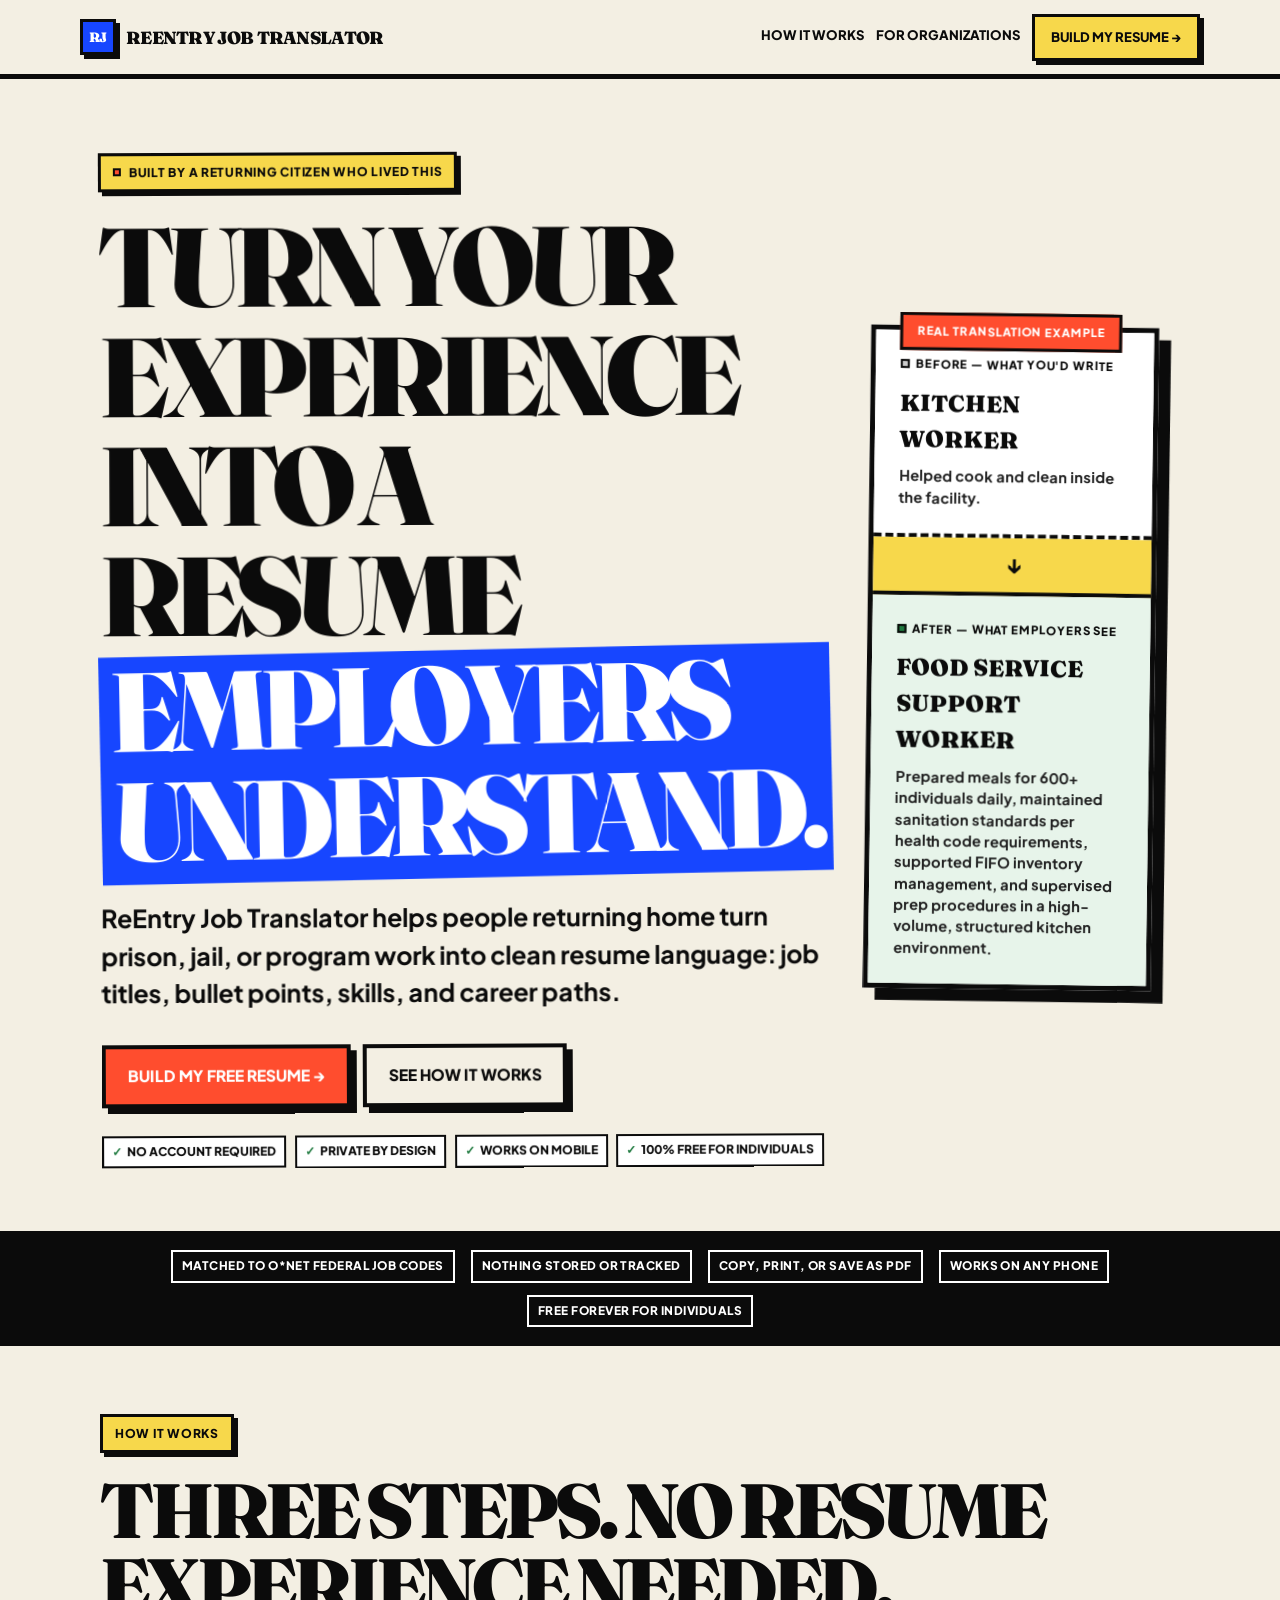
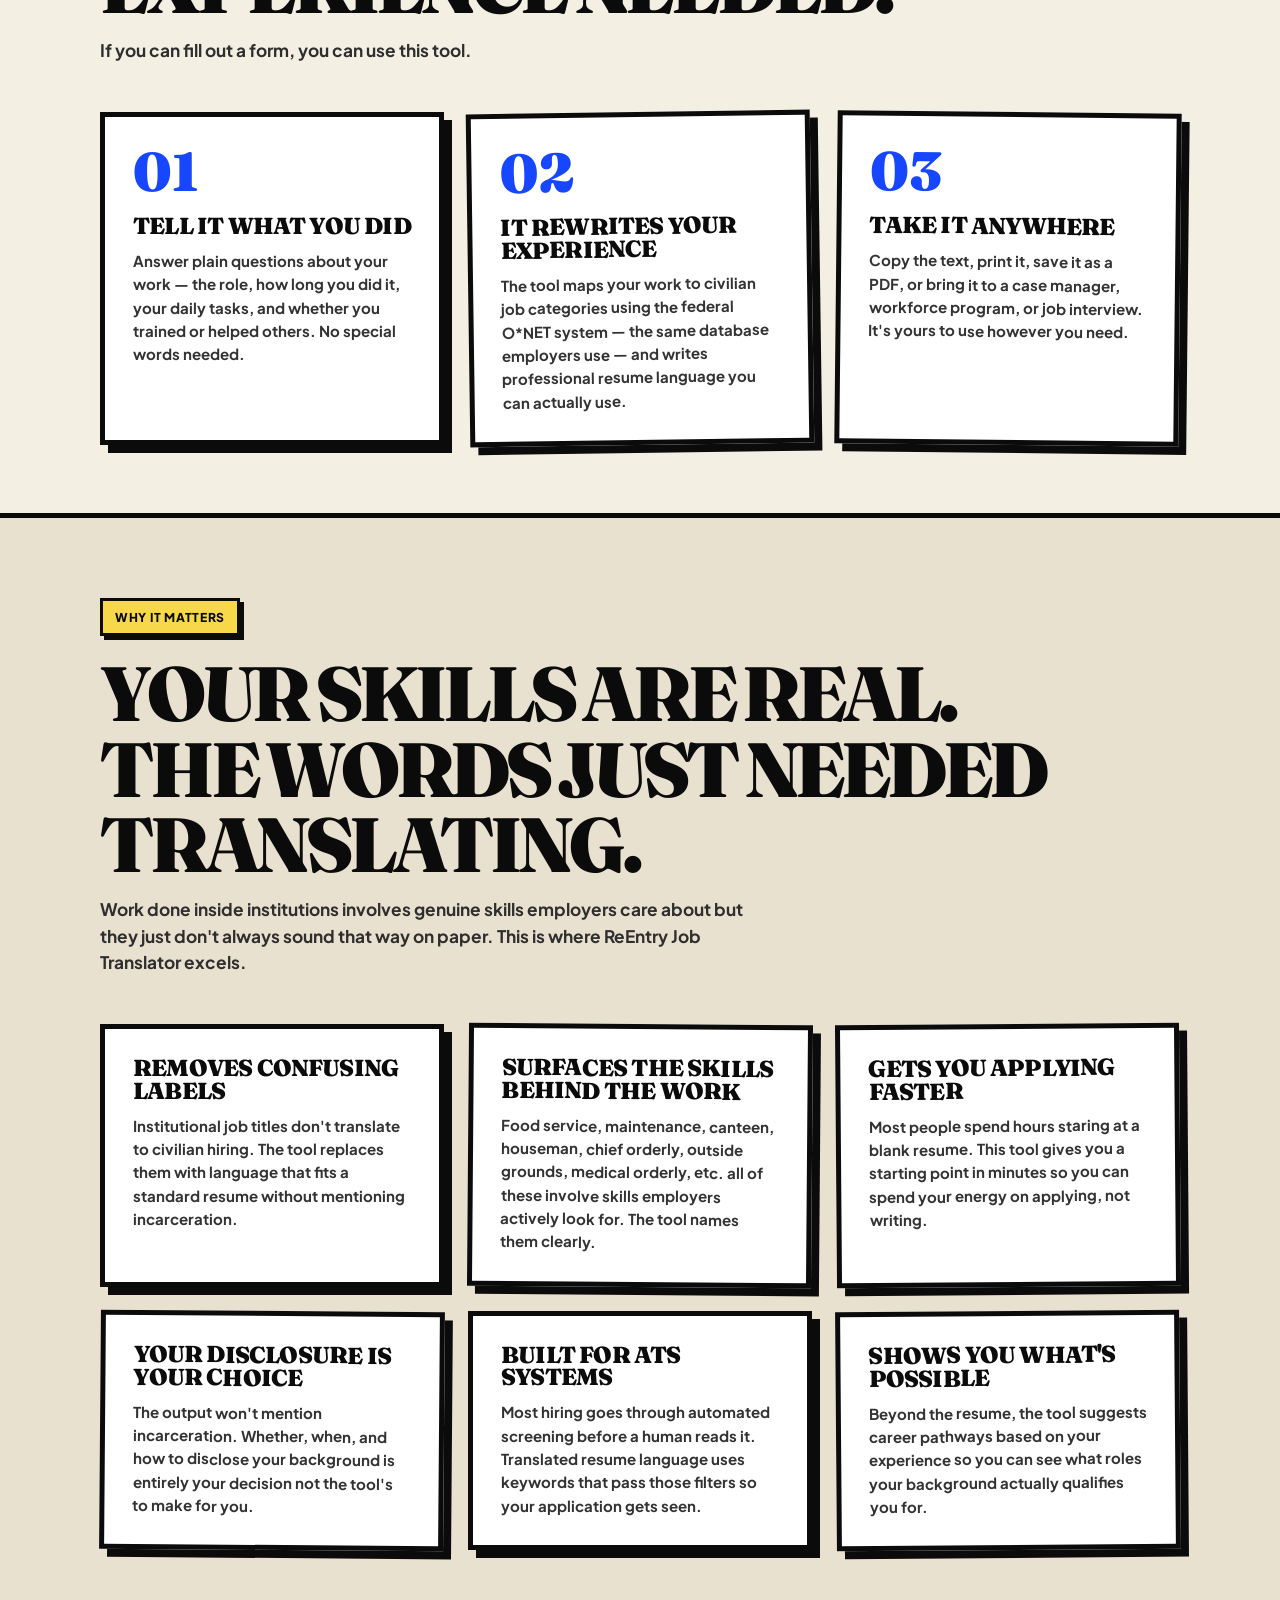
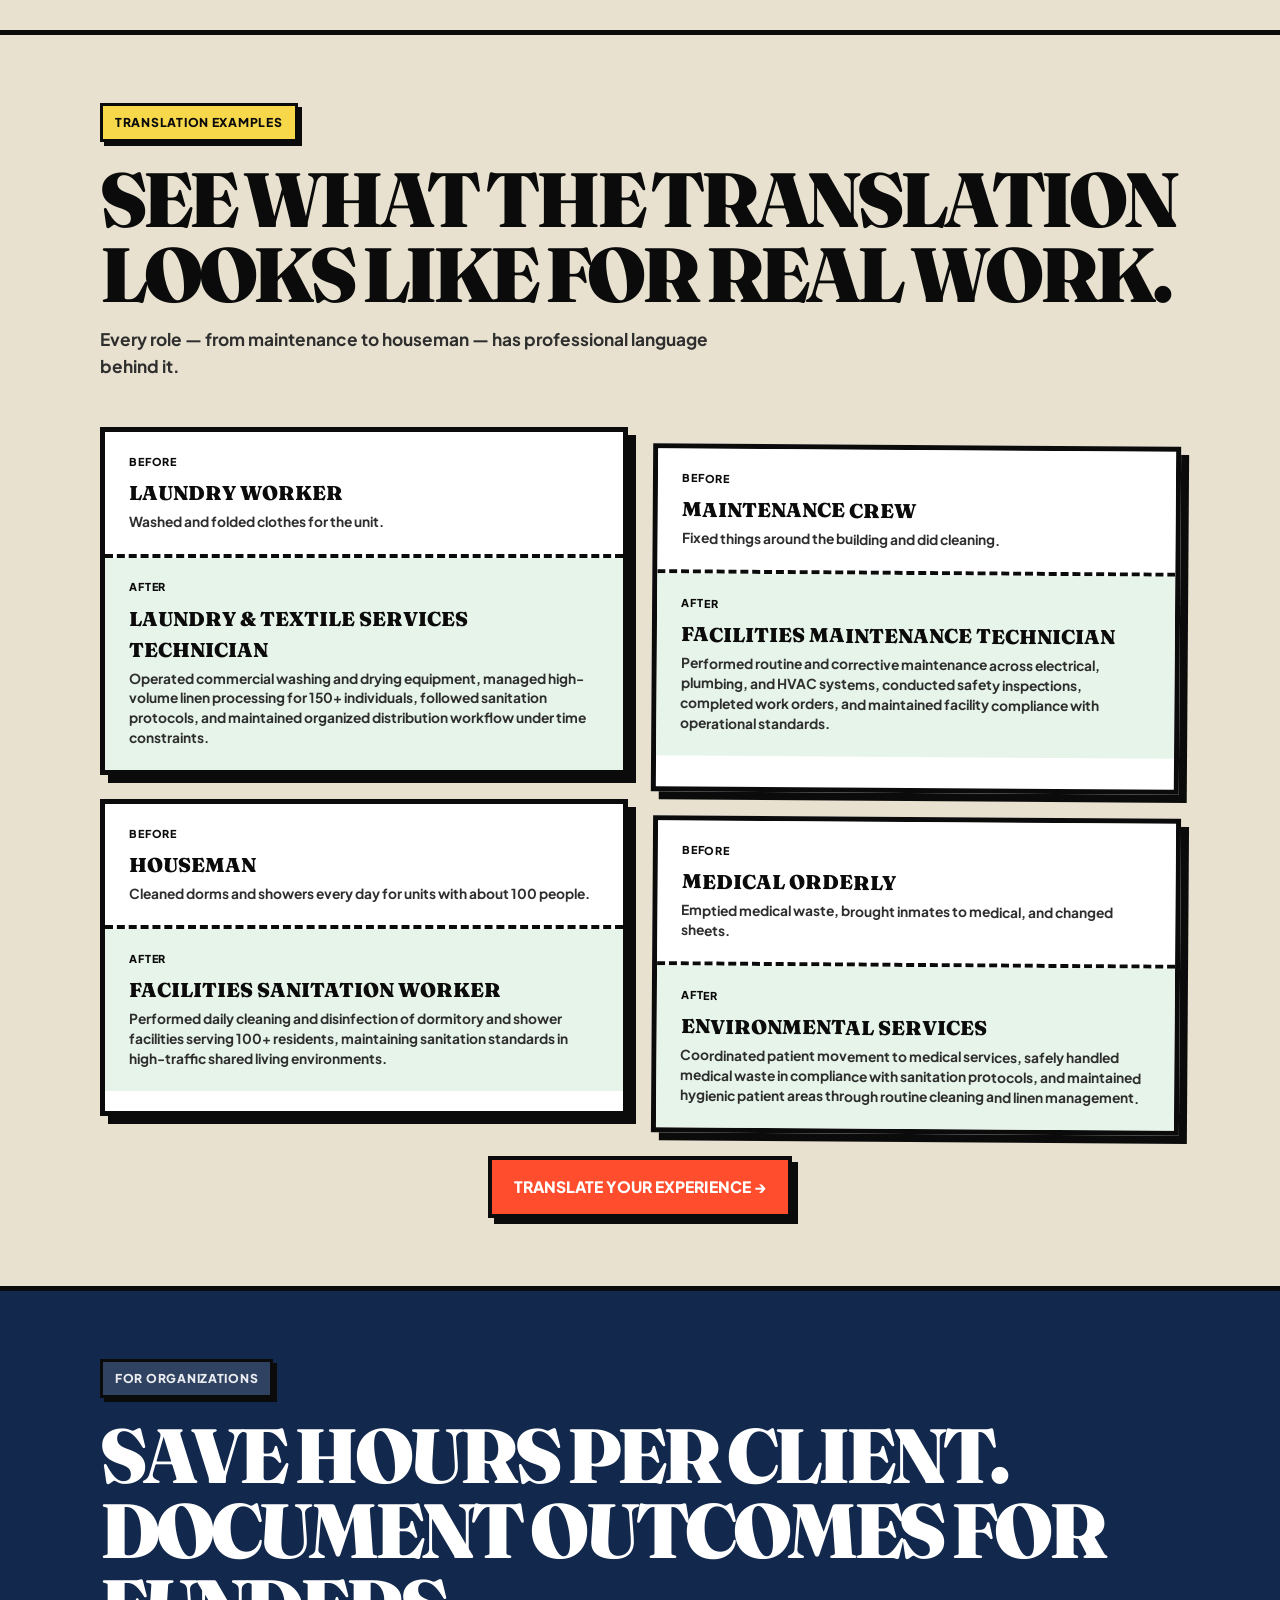
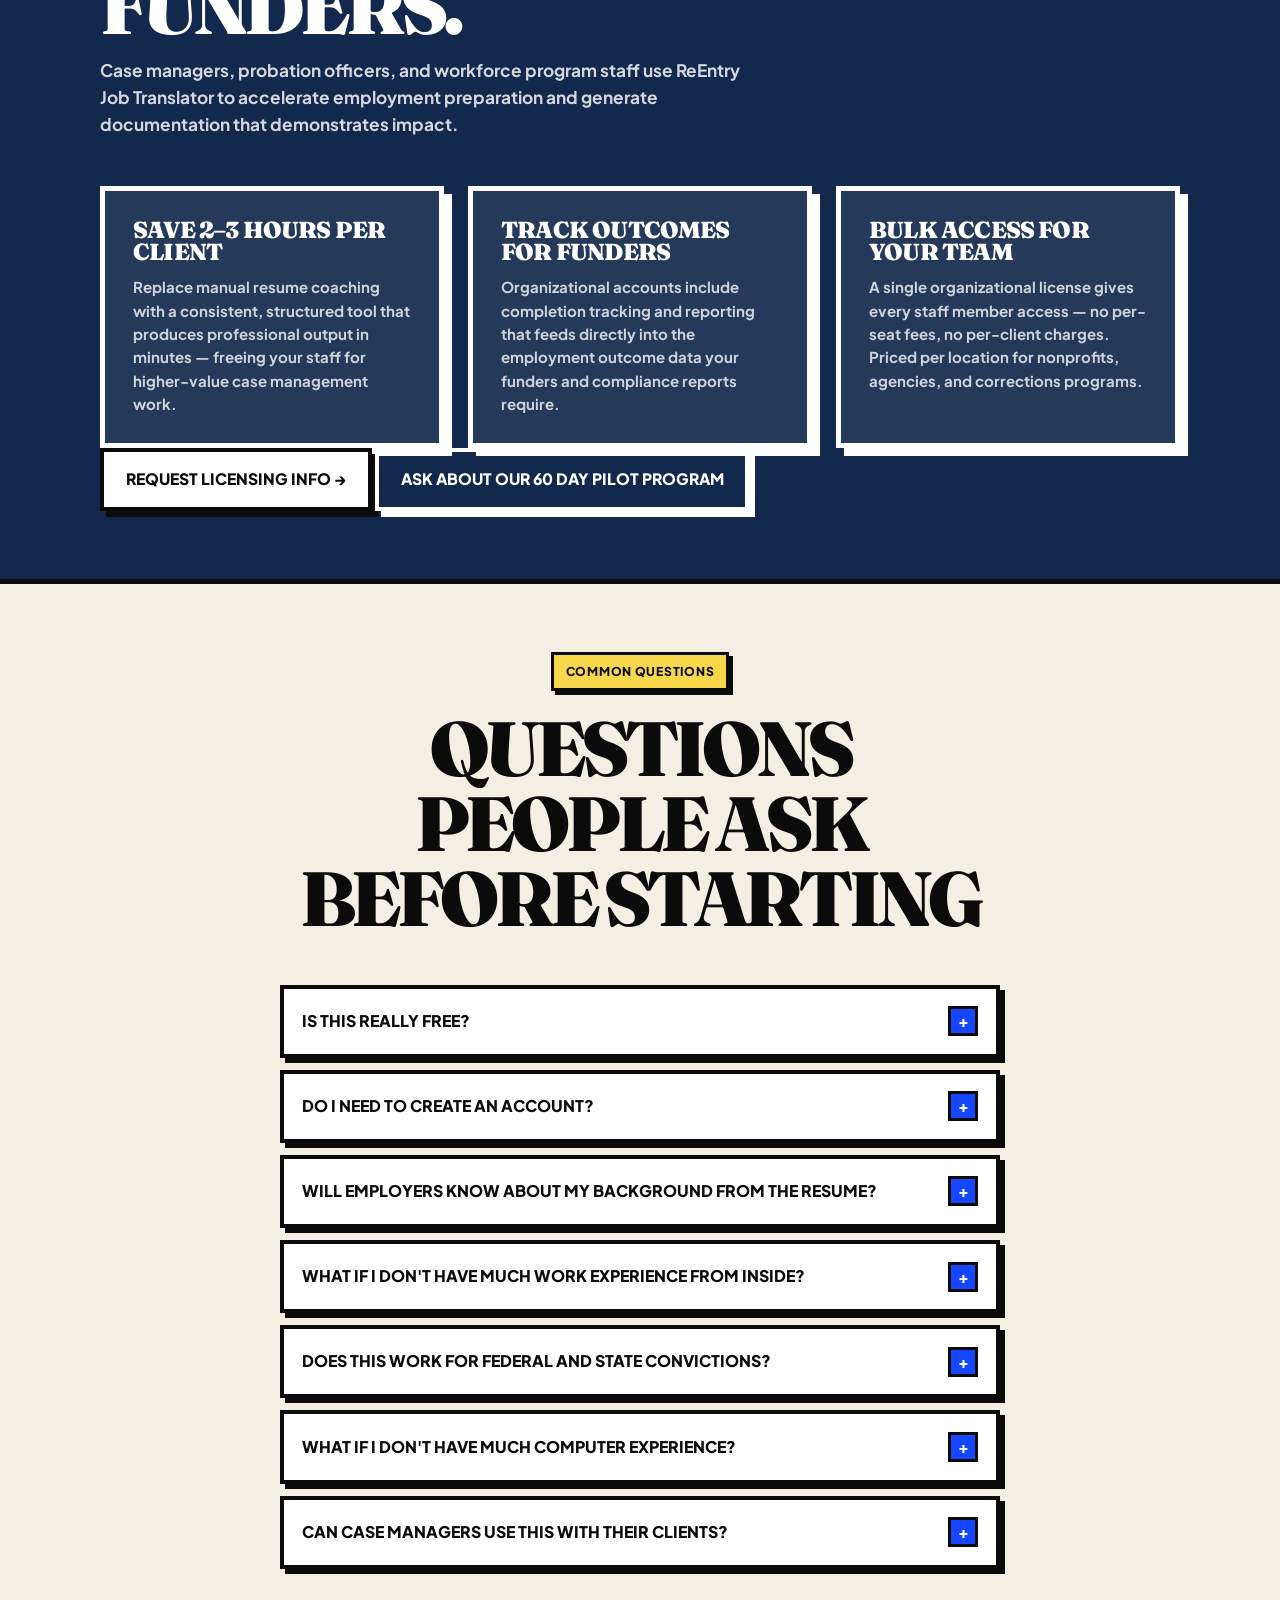
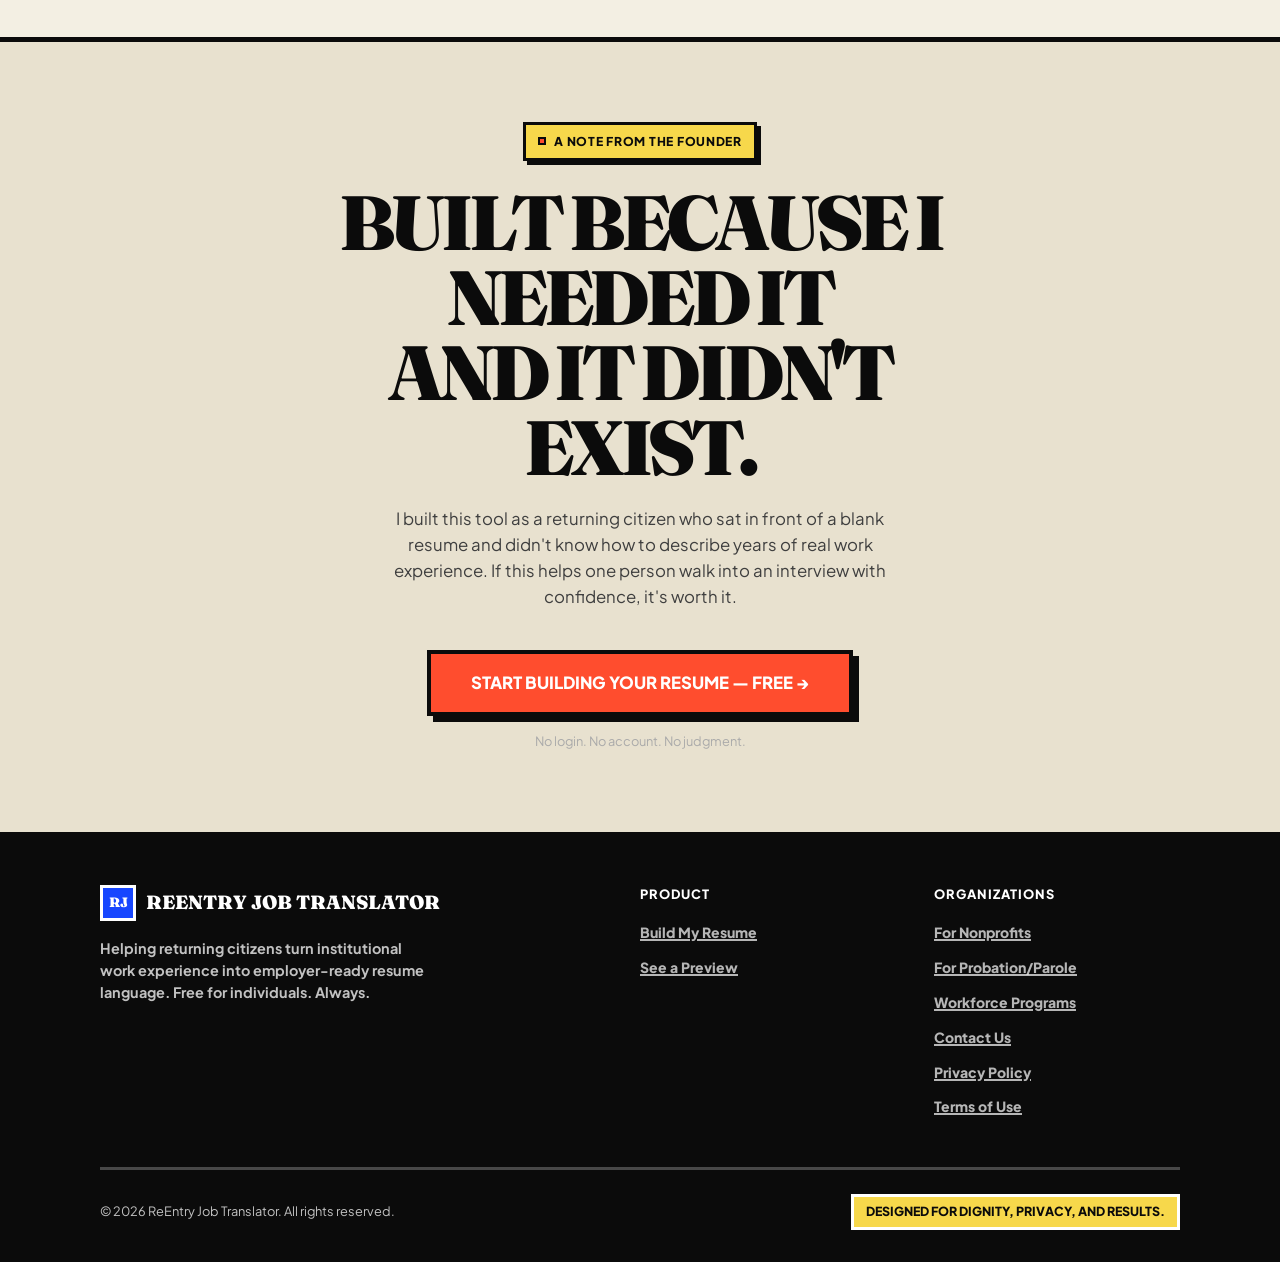
==== index.html @ 4236f529 "Remove email capture styles from index.html Removed email capture section styles from index.html." ====
<!DOCTYPE html>
<html lang="en">
<head>
<meta charset="UTF-8">
<meta name="viewport" content="width=device-width, initial-scale=1.0">
<title>ReEntry Job Translator | Free Resume Builder for Returning Citizens</title>
<meta name="description" content="Turn your prison, jail, or program work experience into employer-ready resume language. Free for individuals. Built by a returning citizen. No account required.">
<meta property="og:title" content="ReEntry Job Translator — Turn Your Experience Into a Resume Employers Understand">
<meta property="og:description" content="Free resume tool for returning citizens. Translates institutional work into professional job titles, bullet points, and career paths. No login. No judgment.">
<meta property="og:url" content="https://reentryjobtranslator.com">
<meta property="og:type" content="website">
<meta name="twitter:card" content="summary_large_image">
<link rel="preconnect" href="https://fonts.googleapis.com">
<link rel="preconnect" href="https://fonts.gstatic.com" crossorigin>
<link href="https://fonts.googleapis.com/css2?family=Fraunces:ital,opsz,wght@0,9..144,400;0,9..144,600;0,9..144,700;1,9..144,400&family=Plus+Jakarta+Sans:wght@300;400;500;600&display=swap" rel="stylesheet">

<!-- Shared design system -->
  <link rel="stylesheet" href="/css/reentry-theme.css">

  <!-- Page CSS -->
  
<style>
/* ── Rough Civic / Brutalist ReEntry Homepage ───────────────────── */
:root {
  --black: #0b0b0b;
  --paper: #f3efe3;
  --paper2: #faf7f2;
  --white: #ffffff;
  --blue: #1746ff;
  --navy: #12284c;
  --red: #ff4d2e;
  --yellow: #f7d84b;
  --green: #1f7a3f;
  --muted: #3f3f3f;
  --border: #0b0b0b;
}

*, *::before, *::after { box-sizing: border-box; margin: 0; padding: 0; }
html { scroll-behavior: smooth; }
body {
  font-family: 'Plus Jakarta Sans', Arial, Helvetica, sans-serif;
  background: var(--paper);
  color: var(--black);
  font-size: 16px;
  line-height: 1.55;
  -webkit-font-smoothing: antialiased;
}

a { color: inherit; text-decoration: none; }
p { color: var(--muted); }

h1, h2, h3 {
  font-family: 'Fraunces', Georgia, serif;
  line-height: 0.98;
  letter-spacing: -0.055em;
  color: var(--black);
}

h1 {
  font-size: clamp(3rem, 9vw, 7rem);
  font-weight: 900;
  text-transform: uppercase;
}

h2 {
  font-size: clamp(2.4rem, 6vw, 5.2rem);
  font-weight: 900;
  text-transform: uppercase;
}

h3 {
  font-size: 1.45rem;
  font-weight: 900;
  text-transform: uppercase;
  letter-spacing: -0.035em;
}

/* ── Layout ─────────────────────────────────────────────────────── */
.container { max-width: 1120px; margin: 0 auto; padding: 0 1.25rem; }
.container-narrow { max-width: 760px; margin: 0 auto; padding: 0 1.25rem; }

section {
  padding: 4.25rem 0;
  border-top: 5px solid var(--black);
}

/* ── Nav ────────────────────────────────────────────────────────── */
nav {
  position: sticky;
  top: 0;
  z-index: 100;
  background: var(--paper);
  border-bottom: 5px solid var(--black);
  padding: 0.85rem 1rem;
}

.nav-inner {
  max-width: 1120px;
  margin: 0 auto;
  display: flex;
  align-items: center;
  justify-content: space-between;
  gap: 1rem;
}

.nav-logo {
  font-family: 'Fraunces', Georgia, serif;
  font-size: 1.1rem;
  font-weight: 900;
  color: var(--black);
  display: flex;
  align-items: center;
  gap: 10px;
  text-transform: uppercase;
  letter-spacing: -0.04em;
}

.nav-logo-mark {
  width: 36px;
  height: 36px;
  background: var(--blue);
  border: 3px solid var(--black);
  color: #fff;
  display: flex;
  align-items: center;
  justify-content: center;
  font-size: 0.85rem;
  font-weight: 900;
  box-shadow: 4px 4px 0 var(--black);
}

.nav-right { display: flex; align-items: center; gap: 0.75rem; flex-wrap: wrap; }

.nav-link {
  font-size: 0.82rem;
  font-weight: 900;
  color: var(--black);
  text-transform: uppercase;
  border-bottom: 3px solid transparent;
}

.nav-link:hover { border-bottom-color: var(--black); }

.nav-cta {
  background: var(--yellow);
  color: var(--black);
  font-size: 0.82rem;
  font-weight: 900;
  padding: 0.65rem 1rem;
  border: 3px solid var(--black);
  text-transform: uppercase;
  box-shadow: 4px 4px 0 var(--black);
  white-space: nowrap;
}

.nav-cta:hover {
  transform: translate(2px, 2px);
  box-shadow: 2px 2px 0 var(--black);
}

/* ── Tags & Buttons ─────────────────────────────────────────────── */
.founder-tag,
.section-tag {
  display: inline-flex;
  align-items: center;
  gap: 8px;
  background: var(--yellow);
  border: 3px solid var(--black);
  padding: 7px 12px;
  font-size: 0.76rem;
  font-weight: 900;
  color: var(--black);
  margin-bottom: 1.25rem;
  text-transform: uppercase;
  letter-spacing: 0.06em;
  box-shadow: 4px 4px 0 var(--black);
}

.founder-tag::before {
  content: '';
  width: 8px;
  height: 8px;
  background: var(--red);
  border: 2px solid var(--black);
  flex-shrink: 0;
}

.btn-primary,
.btn-ghost,
.btn-terra,
.btn-white,
.btn-white-ghost {
  display: inline-flex;
  align-items: center;
  justify-content: center;
  gap: 8px;
  font-family: 'Plus Jakarta Sans', Arial, sans-serif;
  font-weight: 900;
  font-size: 0.98rem;
  padding: 0.95rem 1.35rem;
  border: 4px solid var(--black);
  cursor: pointer;
  text-transform: uppercase;
  box-shadow: 6px 6px 0 var(--black);
  transition: transform 0.12s ease, box-shadow 0.12s ease;
}

.btn-primary,
.btn-terra {
  background: var(--red);
  color: white;
}

.btn-ghost {
  background: var(--paper);
  color: var(--black);
}

.btn-white {
  background: var(--white);
  color: var(--black);
}

.btn-white-ghost {
  background: transparent;
  color: white;
  border-color: white;
  box-shadow: 6px 6px 0 white;
}

.btn-primary:hover,
.btn-ghost:hover,
.btn-terra:hover,
.btn-white:hover,
.btn-white-ghost:hover {
  transform: translate(2px, 2px);
  box-shadow: 2px 2px 0 var(--black);
}

.btn-white-ghost:hover {
  box-shadow: 2px 2px 0 white;
}

/* ── Hero ───────────────────────────────────────────────────────── */
.hero {
  padding: 4.5rem 0 4rem;
  background: var(--paper);
  border-top: none;
  border-bottom: 5px solid var(--black);
  overflow: hidden;
}

.hero-grid {
  display: grid;
  grid-template-columns: 1.08fr 0.92fr;
  gap: 2.25rem;
  align-items: center;
  transform: rotate(-0.25deg);
}

.hero-headline {
  margin-bottom: 1.25rem;
}

.hero-headline em {
  display: inline-block;
  background: var(--blue);
  color: #fff;
  padding: 0 0.12em 0.08em;
  font-style: normal;
  transform: rotate(0.8deg);
}

.hero-sub {
  font-size: 1.13rem;
  margin-bottom: 1.8rem;
  max-width: 560px;
  line-height: 1.5;
  font-weight: 700;
  color: #242424;
}

.hero-actions {
  display: flex;
  flex-wrap: wrap;
  gap: 12px;
  margin-bottom: 1.8rem;
}

.hero-trust {
  display: flex;
  flex-wrap: wrap;
  gap: 0.55rem;
  font-size: 0.75rem;
  color: var(--black);
  font-weight: 900;
  text-transform: uppercase;
}

.hero-trust span {
  display: inline-flex;
  align-items: center;
  gap: 5px;
  background: white;
  border: 2px solid var(--black);
  padding: 5px 8px;
}

.hero-trust span::before {
  content: '✓';
  color: var(--green);
  font-weight: 900;
}

/* ── Before/After Card ──────────────────────────────────────────── */
.transform-card {
  background: var(--white);
  border: 5px solid var(--black);
  box-shadow: 12px 12px 0 var(--black);
  overflow: visible;
  position: relative;
  transform: rotate(1deg);
}

.transform-label {
  position: absolute;
  top: -18px;
  left: 24px;
  background: var(--red);
  color: #fff;
  font-size: 0.72rem;
  font-weight: 900;
  letter-spacing: 0.08em;
  text-transform: uppercase;
  padding: 7px 14px;
  border: 3px solid var(--black);
  white-space: nowrap;
}

.transform-before,
.transform-after {
  padding: 1.55rem 1.55rem;
}

.transform-before {
  background: var(--white);
  border-bottom: 4px dashed var(--black);
}

.transform-after {
  background: #e7f4ea;
}

.transform-tag {
  font-size: 0.72rem;
  font-weight: 900;
  letter-spacing: 0.08em;
  text-transform: uppercase;
  margin-bottom: 0.75rem;
  display: flex;
  align-items: center;
  gap: 6px;
  color: var(--black);
}

.transform-tag .dot {
  width: 9px;
  height: 9px;
  border: 2px solid var(--black);
}

.transform-tag.before .dot { background: #ccc; }
.transform-tag.after .dot { background: var(--green); }

.transform-title {
  font-family: 'Fraunces', Georgia, serif;
  font-size: 1.45rem;
  font-weight: 900;
  margin-bottom: 0.55rem;
  color: var(--black);
  text-transform: uppercase;
}

.transform-desc {
  font-size: 0.92rem;
  color: #222;
  line-height: 1.45;
  font-weight: 700;
}

.transform-arrow {
  text-align: center;
  padding: 0.6rem;
  background: var(--yellow);
  color: var(--black);
  font-size: 1.4rem;
  font-weight: 900;
  border-bottom: 4px solid var(--black);
}

/* ── Trust bar ──────────────────────────────────────────────────── */
.trust-bar {
  background: var(--black);
  color: white;
  padding: 14px 0;
}

.trust-bar-inner {
  display: flex;
  flex-wrap: wrap;
  justify-content: center;
  gap: 0.75rem 1rem;
}

.trust-item {
  position: relative;
  color: white;
  font-weight: 900;
  text-transform: uppercase;
  font-size: 0.74rem;
  letter-spacing: 0.04em;
  border: 2px solid white;
  padding: 5px 9px;
}

.trust-item::before { content: none; }

/* ── Section headers ────────────────────────────────────────────── */
.section-header { margin-bottom: 0.75rem; }

.section-header p {
  font-size: 1.08rem;
  max-width: 650px;
  font-weight: 700;
  color: #2e2e2e;
  margin-top: 0.85rem;
}

/* ── Cards / Grids ──────────────────────────────────────────────── */
.steps-grid,
.why-grid,
.examples-grid,
.org-grid {
  display: grid;
  gap: 1.5rem;
  margin-top: 3rem;
}

.steps-grid { grid-template-columns: repeat(3, 1fr); }
.why-grid { grid-template-columns: repeat(3, 1fr); }
.examples-grid { grid-template-columns: repeat(2, 1fr); }
.org-grid { grid-template-columns: repeat(3, 1fr); }

.step-card,
.why-card,
.example-card,
.org-card,
.email-card {
  border: 5px solid var(--black);
  background: var(--white);
  box-shadow: 8px 8px 0 var(--black);
}

.step-card,
.why-card,
.org-card {
  padding: 1.75rem;
}

.step-card:nth-child(2) { transform: rotate(-0.8deg); }
.step-card:nth-child(3) { transform: rotate(0.6deg); }
.why-card:nth-child(2n) { transform: rotate(0.45deg); }
.why-card:nth-child(3n) { transform: rotate(-0.45deg); }
.example-card:nth-child(2n) { transform: translateY(18px) rotate(0.4deg); }

.step-card:hover,
.why-card:hover,
.example-card:hover {
  transform: translate(2px, 2px);
  box-shadow: 4px 4px 0 var(--black);
}

.step-num {
  font-family: 'Fraunces', Georgia, serif;
  font-size: 3.4rem;
  font-weight: 900;
  color: var(--blue);
  line-height: 1;
  margin-bottom: 1rem;
}

.step-card h3,
.why-card h3,
.org-card h3 {
  color: var(--black);
  margin-bottom: 0.7rem;
}

.step-card p,
.why-card p,
.org-card p {
  font-size: 0.94rem;
  font-weight: 700;
  color: #333;
}

.why-icon { display: none; }

/* ── Examples ───────────────────────────────────────────────────── */
.examples-section,
section[style*="background: var(--cream2)"] {
  background: #e8e1cf !important;
}

.example-card {
  overflow: hidden;
}

.example-before,
.example-after {
  padding: 1.35rem 1.5rem;
}

.example-before {
  border-bottom: 4px dashed var(--black);
  background: white;
}

.example-after {
  background: #e7f4ea;
}

.example-row-label {
  font-size: 0.68rem;
  font-weight: 900;
  letter-spacing: 0.08em;
  text-transform: uppercase;
  margin-bottom: 0.4rem;
  color: var(--black);
}

.example-title {
  font-family: 'Fraunces', Georgia, serif;
  font-size: 1.25rem;
  font-weight: 900;
  color: var(--black);
  margin-bottom: 4px;
  text-transform: uppercase;
}

.example-desc {
  font-size: 0.86rem;
  color: #2e2e2e;
  line-height: 1.45;
  font-weight: 700;
}

/* ── Organizations ──────────────────────────────────────────────── */
.org-section {
  background: var(--navy);
  color: #fff;
}

.org-section h2,
.org-section h3 {
  color: #fff;
}

.org-section p {
  color: rgba(255,255,255,0.82);
}

.org-card {
  background: rgba(255,255,255,0.08);
  border-color: white;
  box-shadow: 8px 8px 0 white;
}

.org-card p {
  color: rgba(255,255,255,0.78);
}


/* ── FAQ ────────────────────────────────────────────────────────── */
.faq-section {
  background: var(--paper);
}

.faq-list {
  max-width: 760px;
  margin: 3rem auto 0;
  display: flex;
  flex-direction: column;
  gap: 0.75rem;
}

.faq-item {
  border: 4px solid var(--black);
  background: white;
  box-shadow: 5px 5px 0 var(--black);
}

.faq-item:first-child {
  border-top: 4px solid var(--black);
}

.faq-q {
  display: flex;
  justify-content: space-between;
  align-items: center;
  padding: 1.1rem;
  cursor: pointer;
  font-weight: 900;
  font-size: 1rem;
  color: var(--black);
  gap: 1rem;
  user-select: none;
  list-style: none;
  text-transform: uppercase;
}

.faq-q::-webkit-details-marker { display: none; }

.faq-icon {
  width: 30px;
  height: 30px;
  min-width: 30px;
  background: var(--blue);
  border: 3px solid var(--black);
  display: flex;
  align-items: center;
  justify-content: center;
  font-size: 1rem;
  color: white;
  transition: transform 0.2s;
  font-weight: 900;
  line-height: 1;
}

details[open] .faq-icon {
  transform: rotate(45deg);
  background: var(--red);
}

.faq-a {
  padding: 0 1.1rem 1.25rem;
  font-size: 0.93rem;
  color: #333;
  line-height: 1.6;
  max-width: 95%;
  font-weight: 700;
}

/* ── Footer ─────────────────────────────────────────────────────── */
footer {
  background: var(--black);
  color: rgba(255,255,255,0.75);
  padding: 3rem 0 2rem;
  border-top: 5px solid var(--black);
}

.footer-inner {
  display: grid;
  grid-template-columns: 2fr 1fr 1fr;
  gap: 3rem;
  margin-bottom: 3rem;
}

.footer-logo {
  font-family: 'Fraunces', Georgia, serif;
  font-size: 1.2rem;
  font-weight: 900;
  color: #fff;
  display: flex;
  align-items: center;
  gap: 10px;
  margin-bottom: 1rem;
  text-transform: uppercase;
}

.footer-logo-mark {
  width: 36px;
  height: 36px;
  background: var(--blue);
  border: 3px solid white;
  display: flex;
  align-items: center;
  justify-content: center;
  font-size: 0.85rem;
  font-weight: 900;
  color: #fff;
}

.footer-tagline {
  font-size: 0.9rem;
  line-height: 1.55;
  max-width: 330px;
  color: rgba(255,255,255,0.75);
  font-weight: 700;
}

.footer-col h4 {
  color: #fff;
  font-size: 0.8rem;
  font-weight: 900;
  letter-spacing: 0.08em;
  text-transform: uppercase;
  margin-bottom: 1rem;
}

.footer-links {
  list-style: none;
  display: flex;
  flex-direction: column;
  gap: 0.625rem;
}

.footer-links a {
  color: rgba(255,255,255,0.7);
  font-size: 0.875rem;
  font-weight: 800;
  text-decoration: underline;
  text-decoration-thickness: 2px;
}

.footer-links a:hover { color: #fff; }

.footer-bottom {
  border-top: 3px solid rgba(255,255,255,0.25);
  padding-top: 1.5rem;
  display: flex;
  justify-content: space-between;
  align-items: center;
  flex-wrap: wrap;
  gap: 1rem;
}

.footer-bottom p {
  font-size: 0.8rem;
  color: rgba(255,255,255,0.75);
}

.footer-mission {
  font-size: 0.78rem;
  background: var(--yellow);
  border: 3px solid white;
  padding: 5px 12px;
  color: var(--black);
  font-weight: 900;
  text-transform: uppercase;
}

/* ── Animation override: less slick, still usable ───────────────── */
@keyframes fadeUp {
  from { opacity: 0; transform: translateY(14px); }
  to { opacity: 1; transform: translateY(0); }
}
.fade-up { animation: fadeUp 0.35s ease forwards; }
.fade-up-1 { animation-delay: 0.05s; opacity: 0; }
.fade-up-2 { animation-delay: 0.1s; opacity: 0; }
.fade-up-3 { animation-delay: 0.15s; opacity: 0; }
.fade-up-4 { animation-delay: 0.2s; opacity: 0; }

/* ── Responsive ─────────────────────────────────────────────────── */
@media (max-width: 900px) {
  .hero-grid,
  .steps-grid,
  .why-grid,
  .examples-grid,
  .org-grid {
    grid-template-columns: 1fr;
  }

  .hero-grid {
    transform: none;
  }

  .example-card:nth-child(2n),
  .step-card:nth-child(2),
  .step-card:nth-child(3),
  .why-card:nth-child(2n),
  .why-card:nth-child(3n) {
    transform: none;
  }

  .footer-inner {
    grid-template-columns: 1fr 1fr;
  }

  .footer-brand {
    grid-column: 1 / -1;
  }
}

@media (max-width: 600px) {
  section { padding: 3.25rem 0; }

  h1 {
    font-size: clamp(2.7rem, 15vw, 4.6rem);
  }

  h2 {
    font-size: clamp(2.1rem, 11vw, 3.4rem);
  }

  nav {
    position: static;
  }

  .nav-inner {
    align-items: flex-start;
  }

  .nav-right .nav-link {
    display: none;
  }

  .nav-cta {
    font-size: 0.72rem;
    padding: 0.55rem 0.75rem;
  }

  .hero-actions,
  .email-row,
  .org-cta-row {
    flex-direction: column;
  }

  .hero-actions a,
  .email-row button,
  .org-cta-row a {
    width: 100%;
  }

  .footer-inner {
    grid-template-columns: 1fr;
  }

  .footer-bottom {
    flex-direction: column;
    align-items: flex-start;
  }

  .email-card {
    padding: 1.5rem;
    transform: none;
  }

  .transform-label {
    left: 12px;
    font-size: 0.62rem;
    padding: 5px 9px;
  }
}
</style>
</head>
<body>

<!-- ── Nav ──────────────────────────────────────────────────────── -->
<nav>
  <div class="nav-inner">
    <a href="/index.html" class="nav-logo">
      <div class="nav-logo-mark">RJ</div>
      ReEntry Job Translator
    </a>
    <div class="nav-right">
      <a href="/resume_preview.html" class="nav-link">How it works</a>
      <a href="#for-organizations" class="nav-link">For organizations</a>
      <a href="/resume.html" class="nav-cta">Build My Resume →</a>
    </div>
  </div>
</nav>

<!-- ── Hero ─────────────────────────────────────────────────────── -->
<section class="hero">
  <div class="container">
    <div class="hero-grid">
      <div>
        <div class="founder-tag fade-up">Built by a returning citizen who lived this</div>
        <h1 class="hero-headline fade-up fade-up-1">
          Turn your experience<br>into a resume <em>employers understand.</em>
        </h1>
        <p class="hero-sub fade-up fade-up-2">
          ReEntry Job Translator helps people returning home turn prison, jail, or program work into clean resume language: job titles, bullet points, skills, and career paths.
        </p>
        <div class="hero-actions fade-up fade-up-3">
          <a href="/resume.html" class="btn-primary">Build My Free Resume →</a>
          <a href="/resume_preview.html" class="btn-ghost">See how it works</a>
        </div>
        <div class="hero-trust fade-up fade-up-4">
          <span>No account required</span>
          <span>Private by design</span>
          <span>Works on mobile</span>
          <span>100% free for individuals</span>
        </div>
      </div>

      <!-- Before / After card -->
      <div class="fade-up fade-up-2">
        <div class="transform-card">
          <div class="transform-label">Real translation example</div>
          <div class="transform-before">
            <div class="transform-tag before">
              <div class="dot"></div>
              Before — what you'd write
            </div>
            <div class="transform-title">Kitchen worker</div>
            <div class="transform-desc">Helped cook and clean inside the facility.</div>
          </div>
          <div class="transform-arrow">↓</div>
          <div class="transform-after">
            <div class="transform-tag after">
              <div class="dot"></div>
              After — what employers see
            </div>
            <div class="transform-title">Food Service Support Worker</div>
            <div class="transform-desc">
              Prepared meals for 600+ individuals daily, maintained sanitation standards per health code requirements, supported FIFO inventory management, and supervised prep procedures in a high-volume, structured kitchen environment.
            </div>
          </div>
        </div>
      </div>
    </div>
  </div>
</section>

<!-- ── Trust bar ─────────────────────────────────────────────────── -->
<div class="trust-bar">
  <div class="container">
    <div class="trust-bar-inner">
      <div class="trust-item">Matched to O*NET federal job codes</div>
		<div class="trust-item">Nothing stored or tracked</div>
		<div class="trust-item">Copy, print, or save as PDF</div>
		<div class="trust-item">Works on any phone</div>
		<div class="trust-item">Free forever for individuals</div>
    </div>
  </div>
</div>

<!-- ── How it works ──────────────────────────────────────────────── -->
<section id="how-it-works">
  <div class="container">
    <div class="section-tag">How it works</div>
    <div class="section-header">
      <h2>Three steps. No resume<br>experience needed.</h2>
      <p>If you can fill out a form, you can use this tool.</p>
    </div>
    <div class="steps-grid">
      <div class="step-card">
        <div class="step-num">01</div>
        <h3>Tell it what you did</h3>
        <p>Answer plain questions about your work — the role, how long you did it, your daily tasks, and whether you trained or helped others. No special words needed.</p>
      </div>
      <div class="step-card">
        <div class="step-num">02</div>
        <h3>It rewrites your experience</h3>
        <p>The tool maps your work to civilian job categories using the federal O*NET system — the same database employers use — and writes professional resume language you can actually use.</p>
      </div>
      <div class="step-card">
        <div class="step-num">03</div>
        <h3>Take it anywhere</h3>
        <p>Copy the text, print it, save it as a PDF, or bring it to a case manager, workforce program, or job interview. It's yours to use however you need.</p>
      </div>
    </div>
  </div>
</section>

<!-- ── Why it matters ────────────────────────────────────────────── -->
<section style="background: var(--cream2); padding: 5rem 0;">
  <div class="container">
    <div class="section-tag">Why it matters</div>
    <div class="section-header">
      <h2>Your skills are real.<br>The words just needed translating.</h2>
      <p>Work done inside institutions involves genuine skills employers care about but they just don't always sound that way on paper. This is where ReEntry Job Translator excels.</p>
    </div>
    <div class="why-grid">
      <div class="why-card">
        <div class="why-icon"></div>
        <h3>Removes confusing labels</h3>
        <p>Institutional job titles don't translate to civilian hiring. The tool replaces them with language that fits a standard resume without mentioning incarceration.</p>
      </div>
      <div class="why-card">
        <div class="why-icon"></div>
        <h3>Surfaces the skills behind the work</h3>
        <p>Food service, maintenance, canteen, houseman, chief orderly, outside grounds, medical orderly, etc. all of these involve skills employers actively look for. The tool names them clearly.</p>
      </div>
      <div class="why-card">
        <div class="why-icon"></div>
        <h3>Gets you applying faster</h3>
        <p>Most people spend hours staring at a blank resume. This tool gives you a starting point in minutes so you can spend your energy on applying, not writing.</p>
      </div>
      <div class="why-card">
       <div class="why-icon"></div>
        <h3>Your disclosure is your choice</h3>
        <p>The output won't mention incarceration. Whether, when, and how to disclose your background is entirely your decision not the tool's to make for you.</p>
      </div>
      <div class="why-card">
        <div class="why-icon"></div>
        <h3>Built for ATS systems</h3>
        <p>Most hiring goes through automated screening before a human reads it. Translated resume language uses keywords that pass those filters so your application gets seen.</p>
      </div>
      <div class="why-card">
        <div class="why-icon"></div>
        <h3>Shows you what's possible</h3>
        <p>Beyond the resume, the tool suggests career pathways based on your experience so you can see what roles your background actually qualifies you for.</p>
      </div>
    </div>
  </div>
</section>

<!-- ── Examples ──────────────────────────────────────────────────── -->
<section id="examples" class="examples-section">
  <div class="container">
    <div class="section-tag">Translation examples</div>
    <div class="section-header">
      <h2>See what the translation<br>looks like for real work.</h2>
      <p>Every role — from maintenance to houseman — has professional language behind it.</p>
    </div>
    <div class="examples-grid">

      <div class="example-card">
        <div class="example-before">
          <div class="example-row-label b">Before</div>
          <div class="example-title">Laundry worker</div>
          <div class="example-desc">Washed and folded clothes for the unit.</div>
        </div>
        <div class="example-after">
          <div class="example-row-label a">After</div>
          <div class="example-title">Laundry & Textile Services Technician</div>
          <div class="example-desc">Operated commercial washing and drying equipment, managed high-volume linen processing for 150+ individuals, followed sanitation protocols, and maintained organized distribution workflow under time constraints.</div>
        </div>
      </div>

      <div class="example-card">
        <div class="example-before">
          <div class="example-row-label b">Before</div>
          <div class="example-title">Maintenance crew</div>
          <div class="example-desc">Fixed things around the building and did cleaning.</div>
        </div>
        <div class="example-after">
          <div class="example-row-label a">After</div>
          <div class="example-title">Facilities Maintenance Technician</div>
          <div class="example-desc">Performed routine and corrective maintenance across electrical, plumbing, and HVAC systems, conducted safety inspections, completed work orders, and maintained facility compliance with operational standards.</div>
        </div>
      </div>
      
		<div class="example-card">
      <div class="example-before">
  			<div class="example-row-label b">Before</div>
  			<div class="example-title">Houseman</div>
  			<div class="example-desc"> Cleaned dorms and showers every day for units with about 100 people.</div>
		</div>	
		<div class="example-after">
 		<div class="example-row-label a">After</div>
  		<div class="example-title">Facilities Sanitation Worker</div>
  		<div class="example-desc"> Performed daily cleaning and disinfection of dormitory and shower facilities serving 100+ residents, maintaining sanitation standards in high-traffic shared living environments.</div>
		</div>
		</div>

      <div class="example-card">
        <div class="example-before">
          <div class="example-row-label b">Before</div>
          <div class="example-title">Medical Orderly</div>
          <div class="example-desc">Emptied medical waste, brought inmates to medical, and changed sheets.</div>
        </div>
        <div class="example-after">
          <div class="example-row-label a">After</div>
          <div class="example-title">Environmental Services</div>
          <div class="example-desc">Coordinated patient movement to medical services, safely handled medical waste in compliance with sanitation protocols, and maintained hygienic patient areas through routine cleaning and linen management.</div>
        </div>
      </div>

    </div>

    <div style="text-align: center; margin-top: 2.5rem;">
      <a href="/resume.html" class="btn-primary" style="display: inline-flex;">Translate Your Experience →</a>
    </div>
  </div>
</section>

<!-- ── For Organizations ─────────────────────────────────────────── -->
<section id="for-organizations" class="org-section">
  <div class="container">
    <div class="section-tag" style="background: rgba(255,255,255,0.12); color: rgba(255,255,255,0.9);">For organizations</div>
    <div class="section-header">
      <h2>Save hours per client.<br>Document outcomes for funders.</h2>
      <p>Case managers, probation officers, and workforce program staff use ReEntry Job Translator to accelerate employment preparation and generate documentation that demonstrates impact.</p>
    </div>
    <div class="org-grid">
      <div class="org-card">
        <h3>Save 2–3 hours per client</h3>
        <p>Replace manual resume coaching with a consistent, structured tool that produces professional output in minutes — freeing your staff for higher-value case management work.</p>
      </div>
      <div class="org-card">
        <h3>Track outcomes for funders</h3>
        <p>Organizational accounts include completion tracking and reporting that feeds directly into the employment outcome data your funders and compliance reports require.</p>
      </div>
      <div class="org-card">
        <h3>Bulk access for your team</h3>
        <p>A single organizational license gives every staff member access — no per-seat fees, no per-client charges. Priced per location for nonprofits, agencies, and corrections programs.</p>
      </div>
    </div>
    <div class="org-cta-row">
      <a href="mailto:info@reentryjobtranslator.com?subject=Organization Licensing Inquiry" class="btn-white">Request Licensing Info →</a>
      <a href="mailto:info@reentryjobtranslator.com?subject=Pilot Program Request" class="btn-white-ghost">Ask about our 60 day pilot program</a>
    </div>
  </div>
</section>

<!-- ── FAQ ───────────────────────────────────────────────────────── -->
<section class="faq-section">
  <div class="container-narrow">
    <div style="text-align: center; margin-bottom: 0;">
      <div class="section-tag">Common questions</div>
      <h2>Questions people ask before starting</h2>
    </div>
    <div class="faq-list">

      <details class="faq-item">
        <summary class="faq-q">Is this really free?<div class="faq-icon">+</div></summary>
        <div class="faq-a">Yes — completely free for individuals. No hidden fees, no premium tier, no credit card required. The tool will always be free for people who are returning home and need employment help. Organizational licensing for nonprofits and agencies is separate and helps fund the free individual access.</div>
      </details>

      <details class="faq-item">
        <summary class="faq-q">Do I need to create an account?<div class="faq-icon">+</div></summary>
        <div class="faq-a">No account, no login, no sign-up. You can use the tool completely anonymously. We only ask for your name if you want it included on the resume itself. Nothing about your session is stored on our servers.</div>
      </details>

      <details class="faq-item">
        <summary class="faq-q">Will employers know about my background from the resume?<div class="faq-icon">+</div></summary>
        <div class="faq-a">No. The output uses standard civilian job language and does not mention incarceration, facility names, or conviction history. Whether, when, and how you choose to disclose your background is entirely your decision. We don't make that choice for you.</div>
      </details>

      <details class="faq-item">
        <summary class="faq-q">What if I don't have much work experience from inside?<div class="faq-icon">+</div></summary>
        <div class="faq-a">That's okay. Even participation in GED programs, vocational training, peer support groups, religious programs, or educational coursework can be translated into resume-relevant language. The tool is designed to find value in experiences that might not look like "work" on the surface.</div>
      </details>

      <details class="faq-item">
        <summary class="faq-q">Does this work for federal and state convictions?<div class="faq-icon">+</div></summary>
        <div class="faq-a">Yes. The translation tool works regardless of conviction type or facility. The resume output is the same — standard civilian job language — whether your experience came from a federal facility, state prison, county jail, or residential program.</div>
      </details>

      <details class="faq-item">
        <summary class="faq-q">What if I don't have much computer experience?<div class="faq-icon">+</div></summary>
        <div class="faq-a">The tool was designed specifically for people who aren't tech-savvy. If you can fill out a form on your phone, you can use it. The questions are plain, the steps are clear, and there's no technical knowledge required. It works on any smartphone.</div>
      </details>

      <details class="faq-item">
        <summary class="faq-q">Can case managers use this with their clients?<div class="faq-icon">+</div></summary>
        <div class="faq-a">Absolutely. Many case managers use the tool directly with clients during sessions or share the link as a self-service resource. Organizations that want dashboard features, outcome tracking, and bulk access for their full team can inquire about organizational licensing — which includes a free pilot period.</div>
      </details>

    </div>
  </div>
</section>

<!-- ── Final CTA ──────────────────────────────────────────────────── -->
<section style="padding: 5rem 0; text-align: center; background: var(--cream2);">
  <div class="container-narrow">
    <div class="founder-tag" style="margin: 0 auto 1.5rem;">A note from the founder</div>
    <h2 style="margin-bottom: 1.25rem;">Built because I needed it<br>and it didn't exist.</h2>
    <p style="font-size: 1.05rem; margin-bottom: 2.5rem; max-width: 540px; margin-inline: auto; margin-bottom: 2.5rem;">
      I built this tool as a returning citizen who sat in front of a blank resume and didn't know how to describe years of real work experience. If this helps one person walk into an interview with confidence, it's worth it.
    </p>
    <a href="/resume.html" class="btn-primary" style="font-size: 1.05rem; padding: 1rem 2.5rem; display: inline-flex;">
      Start Building Your Resume — Free →
    </a>
    <p style="font-size: 0.8rem; color: #aaa; margin-top: 1rem;">No login. No account. No judgment.</p>
  </div>
</section>

<!-- ── Footer ─────────────────────────────────────────────────────── -->
<footer>
  <div class="container">
    <div class="footer-inner">
      <div class="footer-brand">
        <a href="/" class="footer-logo">
          <div class="footer-logo-mark">RJ</div>
          ReEntry Job Translator
        </a>
        <p class="footer-tagline">
          Helping returning citizens turn institutional work experience into employer-ready resume language. Free for individuals. Always.
        </p>
      </div>
      <div class="footer-col">
        <h4>Product</h4>
        <ul class="footer-links">
          <li><a href="/resume.html">Build My Resume</a></li>
          <li><a href="/resume_preview.html">See a Preview</a></li>
        </ul>
      </div>
      <div class="footer-col">
        <h4>Organizations</h4>
        <ul class="footer-links">
          <li><a href="/organizations.html">For Nonprofits</a></li>
          <li><a href="/organizations.html">For Probation/Parole</a></li>
          <li><a href="/organizations.html">Workforce Programs</a></li>
          <li><a href="mailto:info@reentryjobtranslator.com">Contact Us</a></li>
          <li><a href="/privacy.html">Privacy Policy</a></li>
          <li><a href="/terms.html">Terms of Use</a></li>
        </ul>
      </div>
    </div>
    <div class="footer-bottom">
      <p>© 2026 ReEntry Job Translator. All rights reserved.</p>
      <span class="footer-mission">Designed for dignity, privacy, and results.</span>
    </div>
  </div>
</footer>

<script>
// FAQ accordion is handled natively by <details>/<summary>

// Email signup handler
function handleEmailSignup(btn) {
  const input = btn.previousElementSibling;
  const email = input.value.trim();
  if (!email || !email.includes('@')) {
    input.style.borderColor = '#e8602c';
    input.focus();
    return;
  }
  // Replace with your email service endpoint (Mailchimp, ConvertKit, etc.)
  btn.textContent = '✓ You\'re in!';
  btn.style.background = '#1c3d2e';
  btn.disabled = true;
  input.disabled = true;
  input.value = email;
  // TODO: POST to your email service here
  // fetch('/api/subscribe', { method: 'POST', body: JSON.stringify({ email }) })
}

// Scroll-based fade-in for non-hero elements
const observer = new IntersectionObserver((entries) => {
  entries.forEach(entry => {
    if (entry.isIntersecting) {
      entry.target.style.opacity = '1';
      observer.unobserve(entry.target);
    }
  });
}, { threshold: 0.1 });

document.querySelectorAll('.step-card, .why-card, .example-card, .org-card').forEach(el => {
  el.style.opacity = '0';
  el.style.transition = 'opacity 0.35s ease';
  observer.observe(el);
});
</script>
</body>
</html>
---- css/reentry-theme.css ----
/* =========================
   TOKENS
========================= */
:root {
  --cream: #f3efe3;
  --cream2: #e8e1d3;
  --white: #ffffff;

  --black: #0b0b0b;
  --blue: #1746ff;
  --red: #ff4d2e;
  --yellow: #f7d84b;

  --green: #1f3f34;
  --green2: #142c24;
  --green-light: #edf5f1;

  --terra: #ff4d2e;
  --terra-light: #fff0e8;

  --text: #0b0b0b;
  --muted: #3f3f3f;
  --border: #0b0b0b;

  --shadow-sm: 4px 4px 0 var(--black);
  --shadow-md: 6px 6px 0 var(--black);
  --shadow-lg: 10px 10px 0 var(--black);

  --radius: 0;
  --radius-sm: 0;
}

/* =========================
   RESET
========================= */
*,
*::before,
*::after {
  box-sizing: border-box;
}

body {
  margin: 0;
  font-family: 'Plus Jakarta Sans', Arial, sans-serif;
  background: var(--cream);
  color: var(--text);
  line-height: 1.55;
  -webkit-font-smoothing: antialiased;
}

h1, h2, h3 {
  font-family: 'Fraunces', serif;
  color: var(--text);
  line-height: 1.05;
  letter-spacing: -0.045em;
}

p {
  color: var(--muted);
}

a {
  color: inherit;
  text-decoration: none;
}

/* =========================
   LAYOUT
========================= */
.container,
.wrap,
.main,
.output-wrap {
  max-width: 1100px;
  margin: 0 auto;
}

/* =========================
   TOPBAR
========================= */
.topbar {
  background: var(--black);
  color: #ffffff;
  padding: 18px 6%;
  display: flex;
  justify-content: space-between;
  align-items: center;
  border-bottom: 6px solid var(--red);
  box-shadow: none;
}

.topbar * {
  color: inherit;
}

/* =========================
   HERO
========================= */
.hero {
  background: var(--cream);
  color: var(--black);
  padding: 76px 6%;
  text-align: left;
  border-bottom: 6px solid var(--black);
}

.hero * {
  color: inherit;
}

.hero h1 {
  font-size: clamp(46px, 9vw, 112px);
  font-weight: 900;
  margin-bottom: 22px;
  color: var(--black);
  text-transform: uppercase;
  letter-spacing: -0.07em;
  max-width: 980px;
}

.hero h1 em,
.hero h1 span {
  display: inline-block;
  background: var(--blue);
  color: #ffffff;
  padding: 0 10px 8px;
  font-style: normal;
  transform: rotate(-1deg);
}

.hero p {
  font-size: clamp(19px, 2.4vw, 25px);
  color: var(--black);
  max-width: 760px;
  margin: 0 0 32px;
  font-weight: 700;
}

/* =========================
   BUTTONS
========================= */
.btn,
.primary {
  display: inline-block;
  background: var(--red);
  color: #ffffff;
  padding: 15px 24px;
  border-radius: 0;
  border: 4px solid var(--black);
  font-weight: 900;
  text-transform: uppercase;
  box-shadow: var(--shadow-md);
  transition: 0.12s ease;
}

.btn:hover,
.primary:hover {
  background: var(--yellow);
  color: var(--black);
  transform: translate(3px, 3px);
  box-shadow: 2px 2px 0 var(--black);
}

/* =========================
   CARDS — HOMEPAGE / MARKETING
========================= */
.card,
.role,
.example-card,
.step-card,
.why-card,
.org-card {
  background: var(--white);
  border: 4px solid var(--black);
  border-radius: 0;
  box-shadow: var(--shadow-sm);
}

/* =========================
   KEEP TRANSLATION / RESUME PAGE SMOOTH
========================= */
.resume-doc {
  background: var(--white);
  border: 1px solid #d7ddd8;
  border-radius: 14px;
  box-shadow: 0 6px 24px rgba(17, 24, 39, 0.08);
  overflow: hidden;
}

/* =========================
   RESUME HEADER (SMOOTH)
========================= */
.resume-header,
.resume-head {
  background: #eef5f2;
  color: #111827;
  padding: 28px;
}

.resume-head small {
  color: #6b7280;
  text-transform: uppercase;
  letter-spacing: 0.14em;
}

.resume-head h2 {
  margin-top: 10px;
  color: #111827;
  letter-spacing: -0.02em;
}

/* =========================
   RESUME BODY
========================= */
.resume-body {
  padding: 28px;
}

.label {
  font-size: 12px;
  text-transform: uppercase;
  letter-spacing: 0.18em;
  color: #2f5e47;
  font-weight: 800;
  border-bottom: 1px solid #d7ddd8;
  padding-bottom: 10px;
  margin-bottom: 18px;
}

/* =========================
   BULLETS
========================= */
.bullet,
.bullet-list {
  padding-left: 20px;
}

.bullet li,
.bullet-list li {
  margin: 10px 0;
  line-height: 1.6;
  color: #111827;
  font-weight: 500;
}

/* =========================
   CHIPS — SMOOTH TOOL STYLE
========================= */
.chip {
  display: inline-block;
  background: #edf5f1;
  border: 1px solid #d7ddd8;
  color: #2f5e47;
  border-radius: 8px;
  padding: 7px 10px;
  margin: 4px;
  font-size: 14px;
}

/* =========================
   PATHWAY — SMOOTH TOOL STYLE
========================= */
.pathway {
  background: #edf5f1;
  border-left: 4px solid #2f5e47;
  border-radius: 0 10px 10px 0;
  padding: 16px;
  color: #111827;
}

/* =========================
   FOOTER
========================= */
footer {
  background: var(--black);
  color: #ffffff;
  padding: 40px 6%;
  border-top: 6px solid var(--red);
}

footer * {
  color: inherit;
}

.footer-tagline {
  color: rgba(255,255,255,0.9);
}
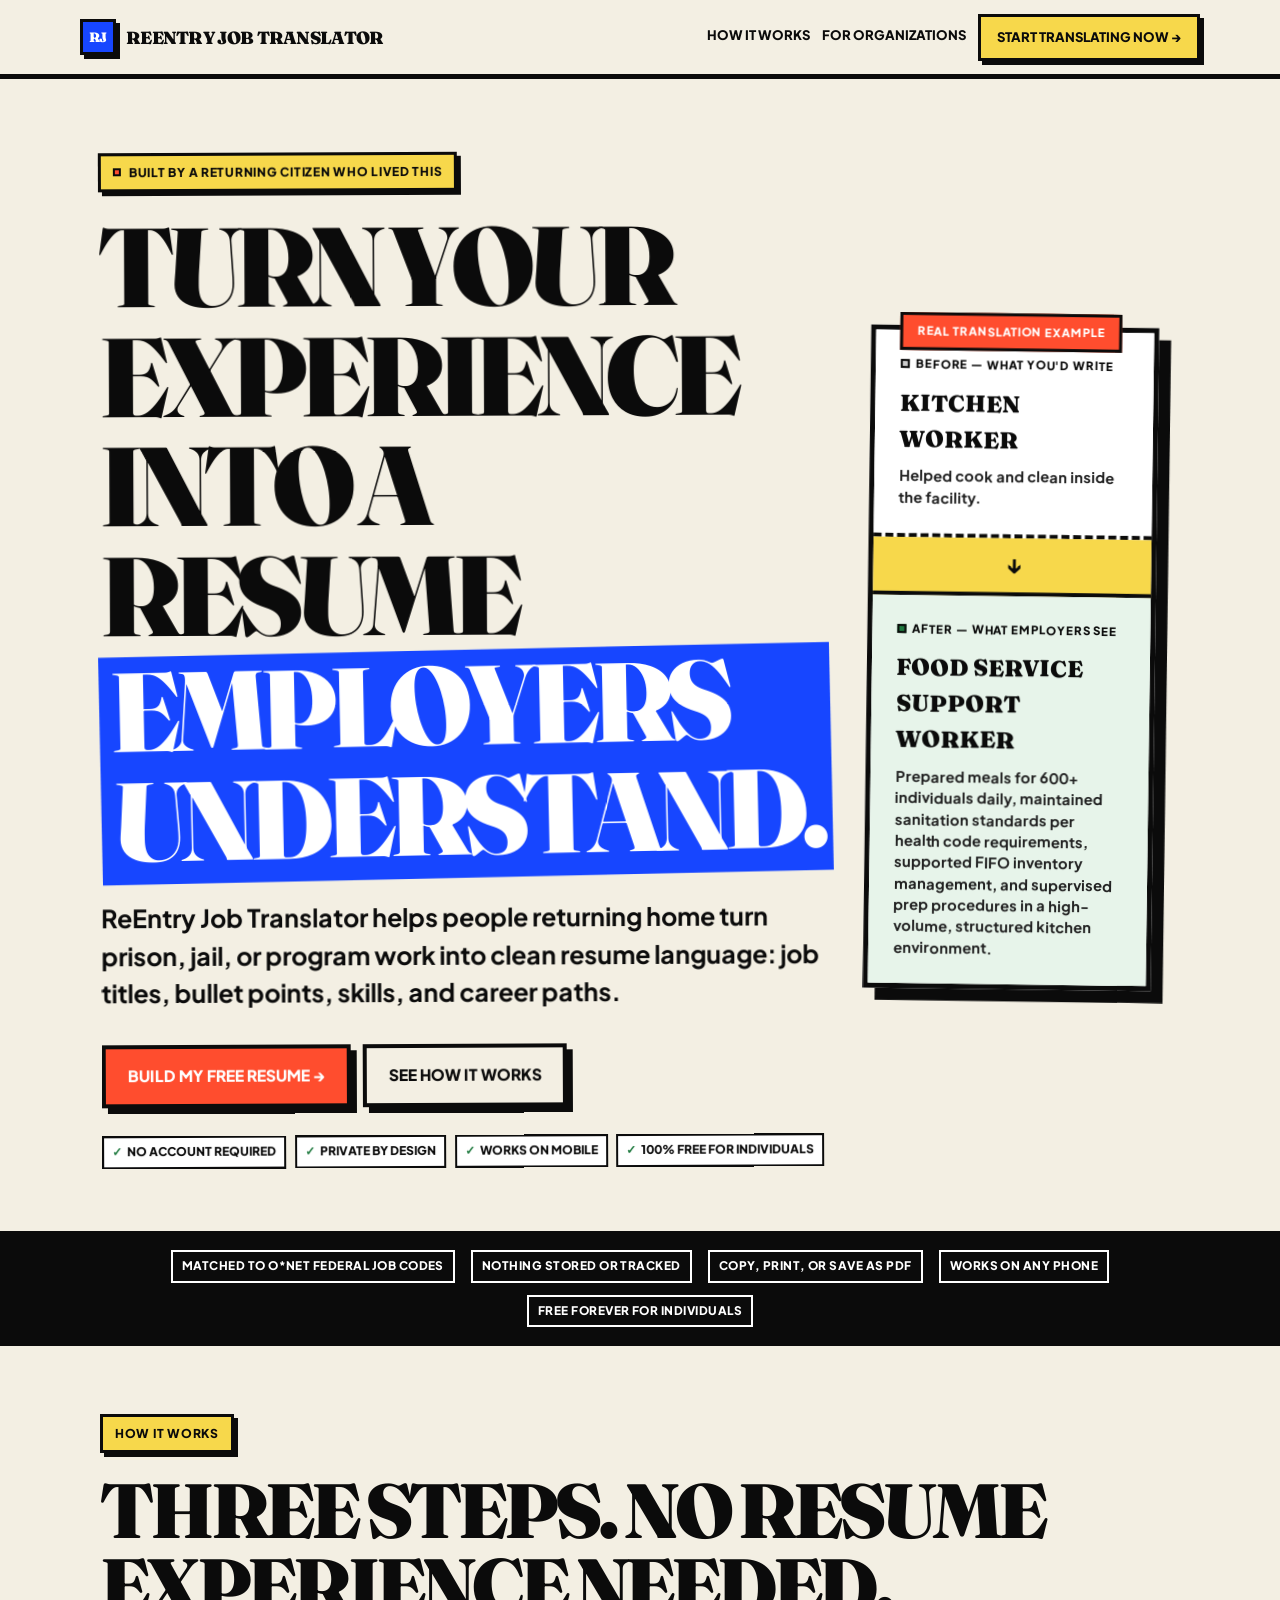
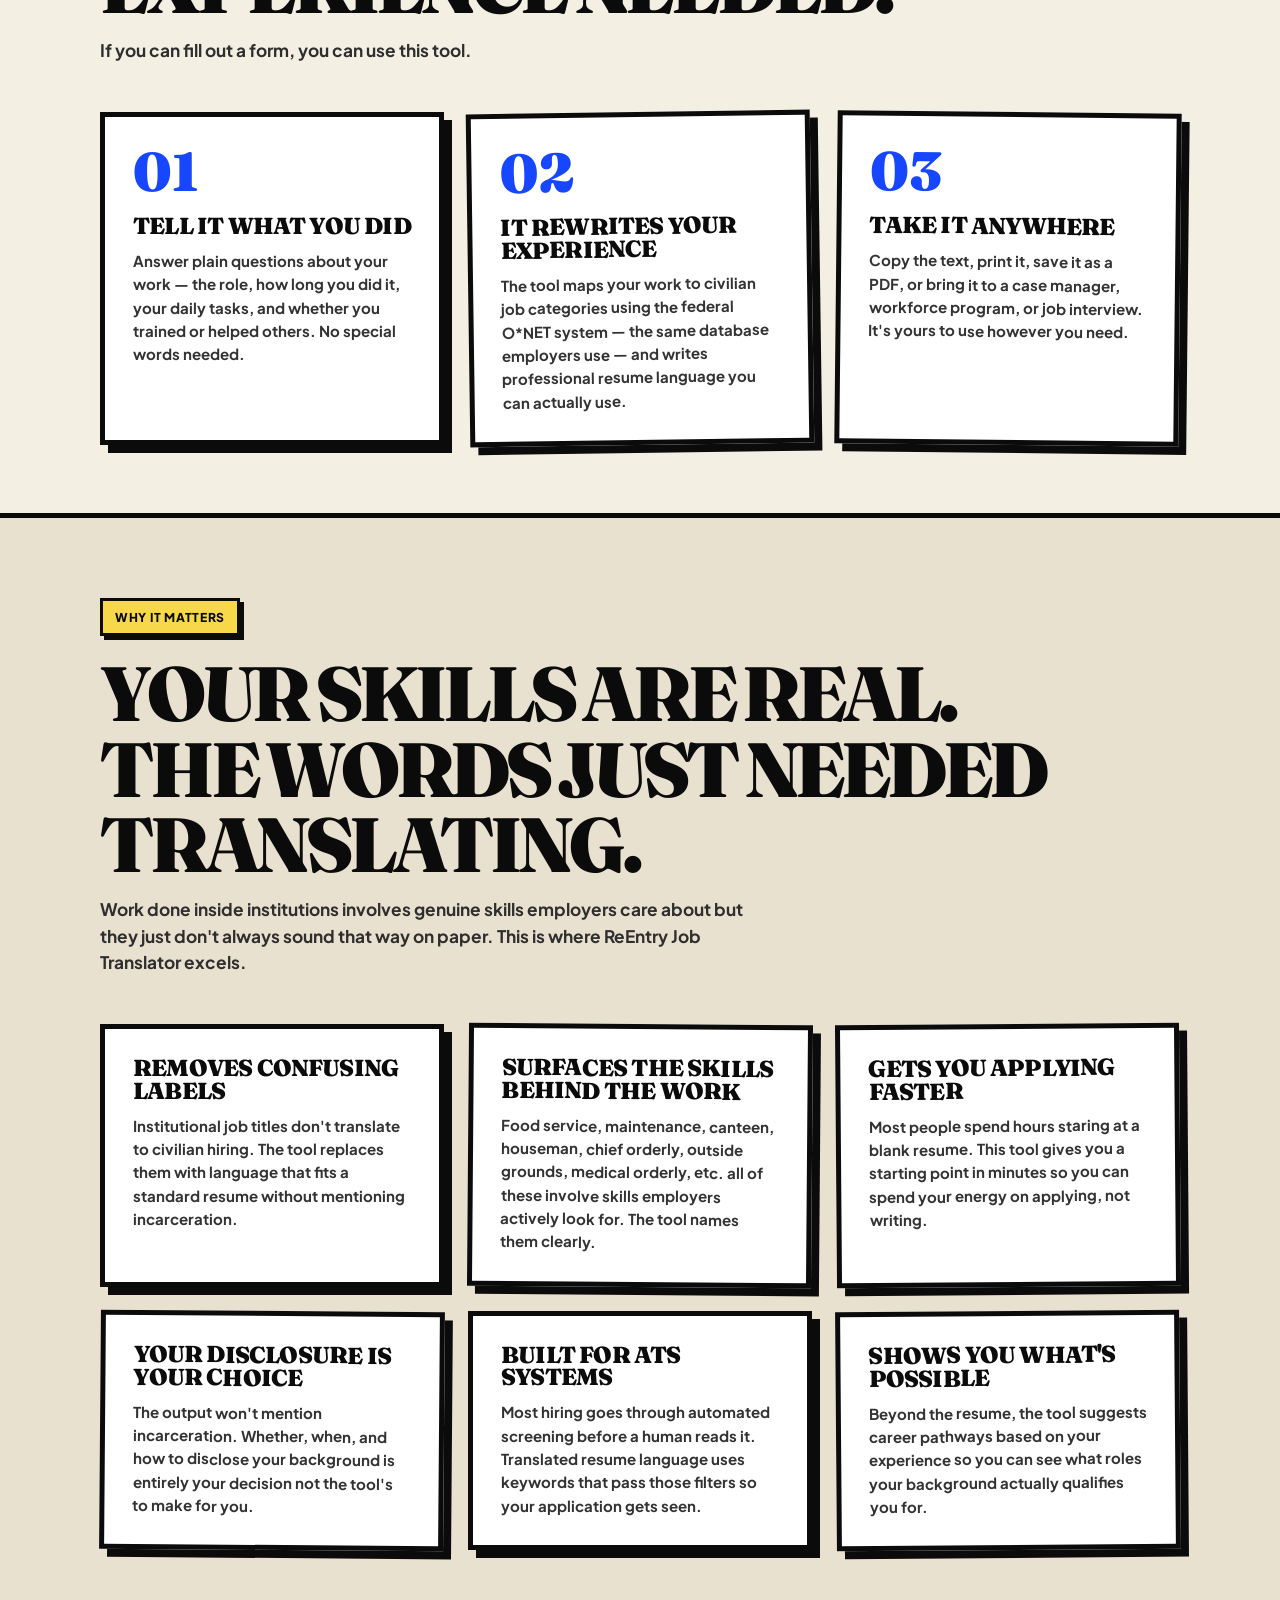
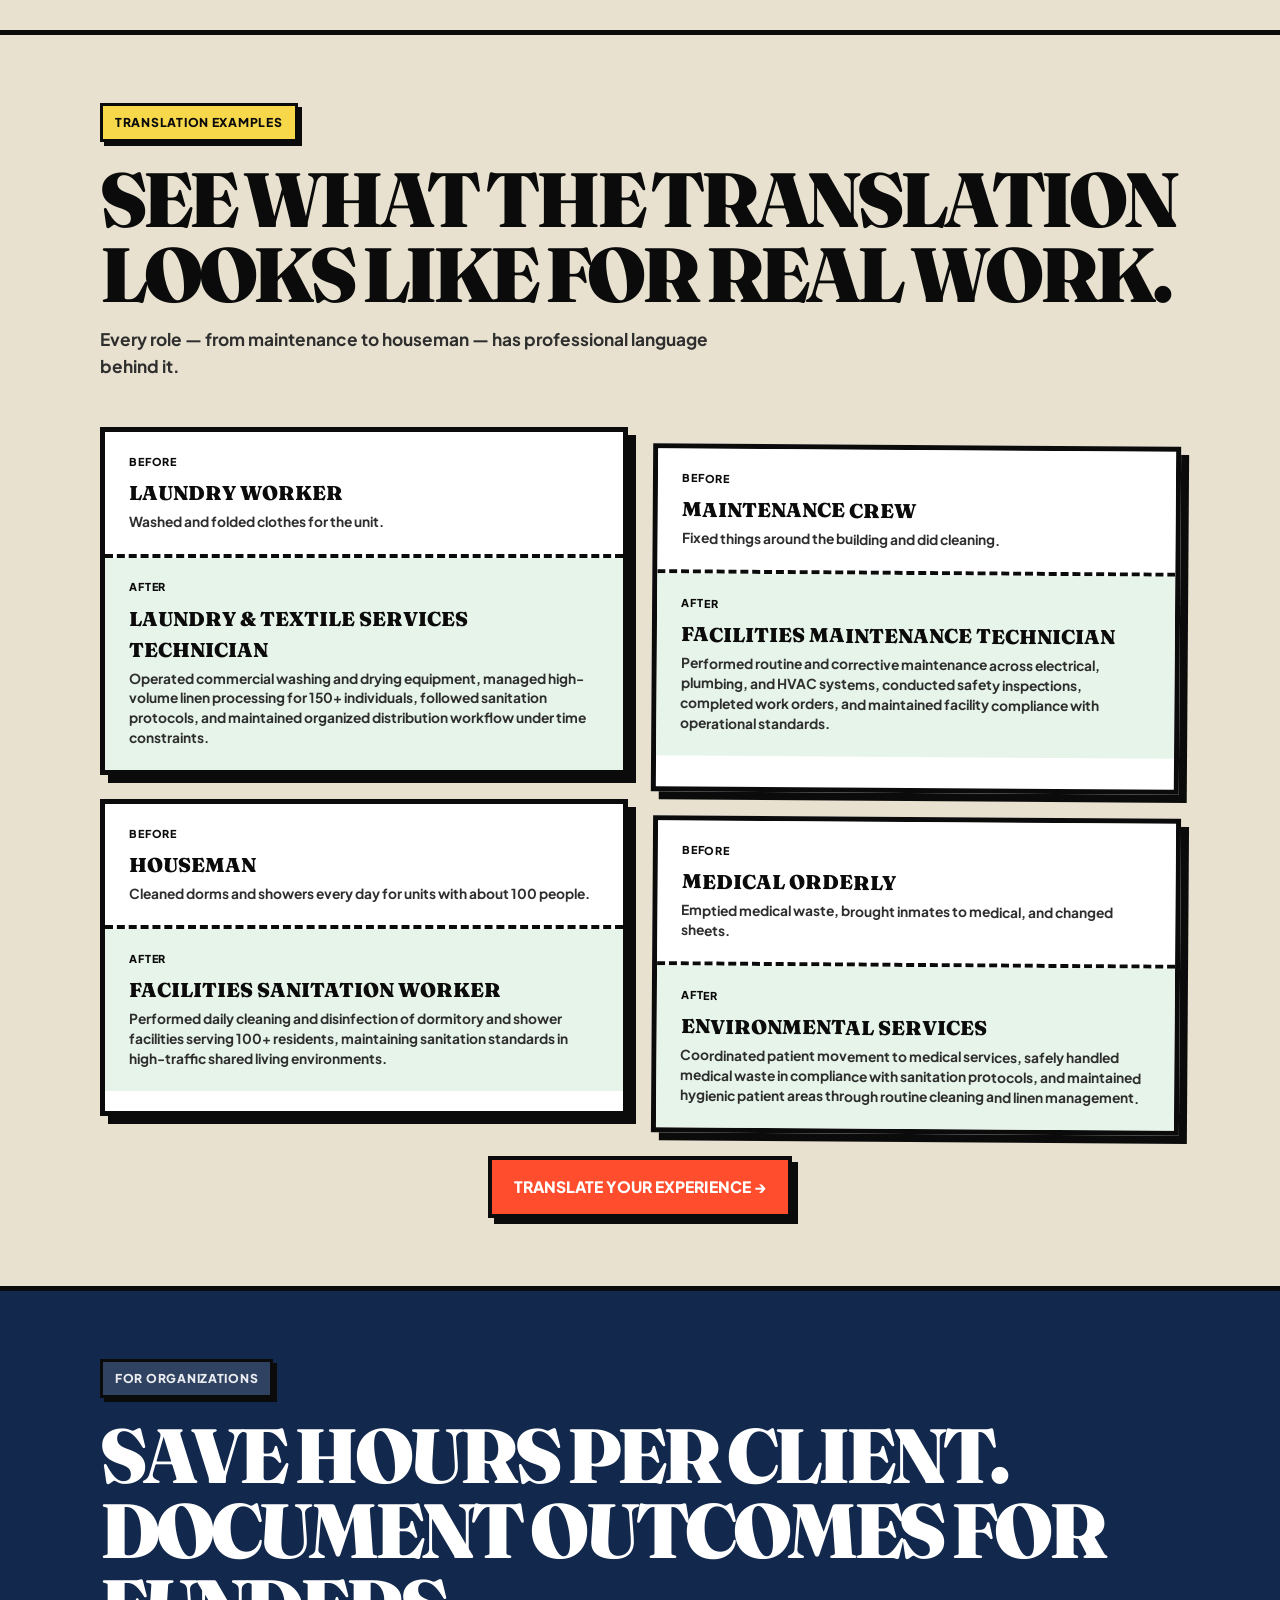
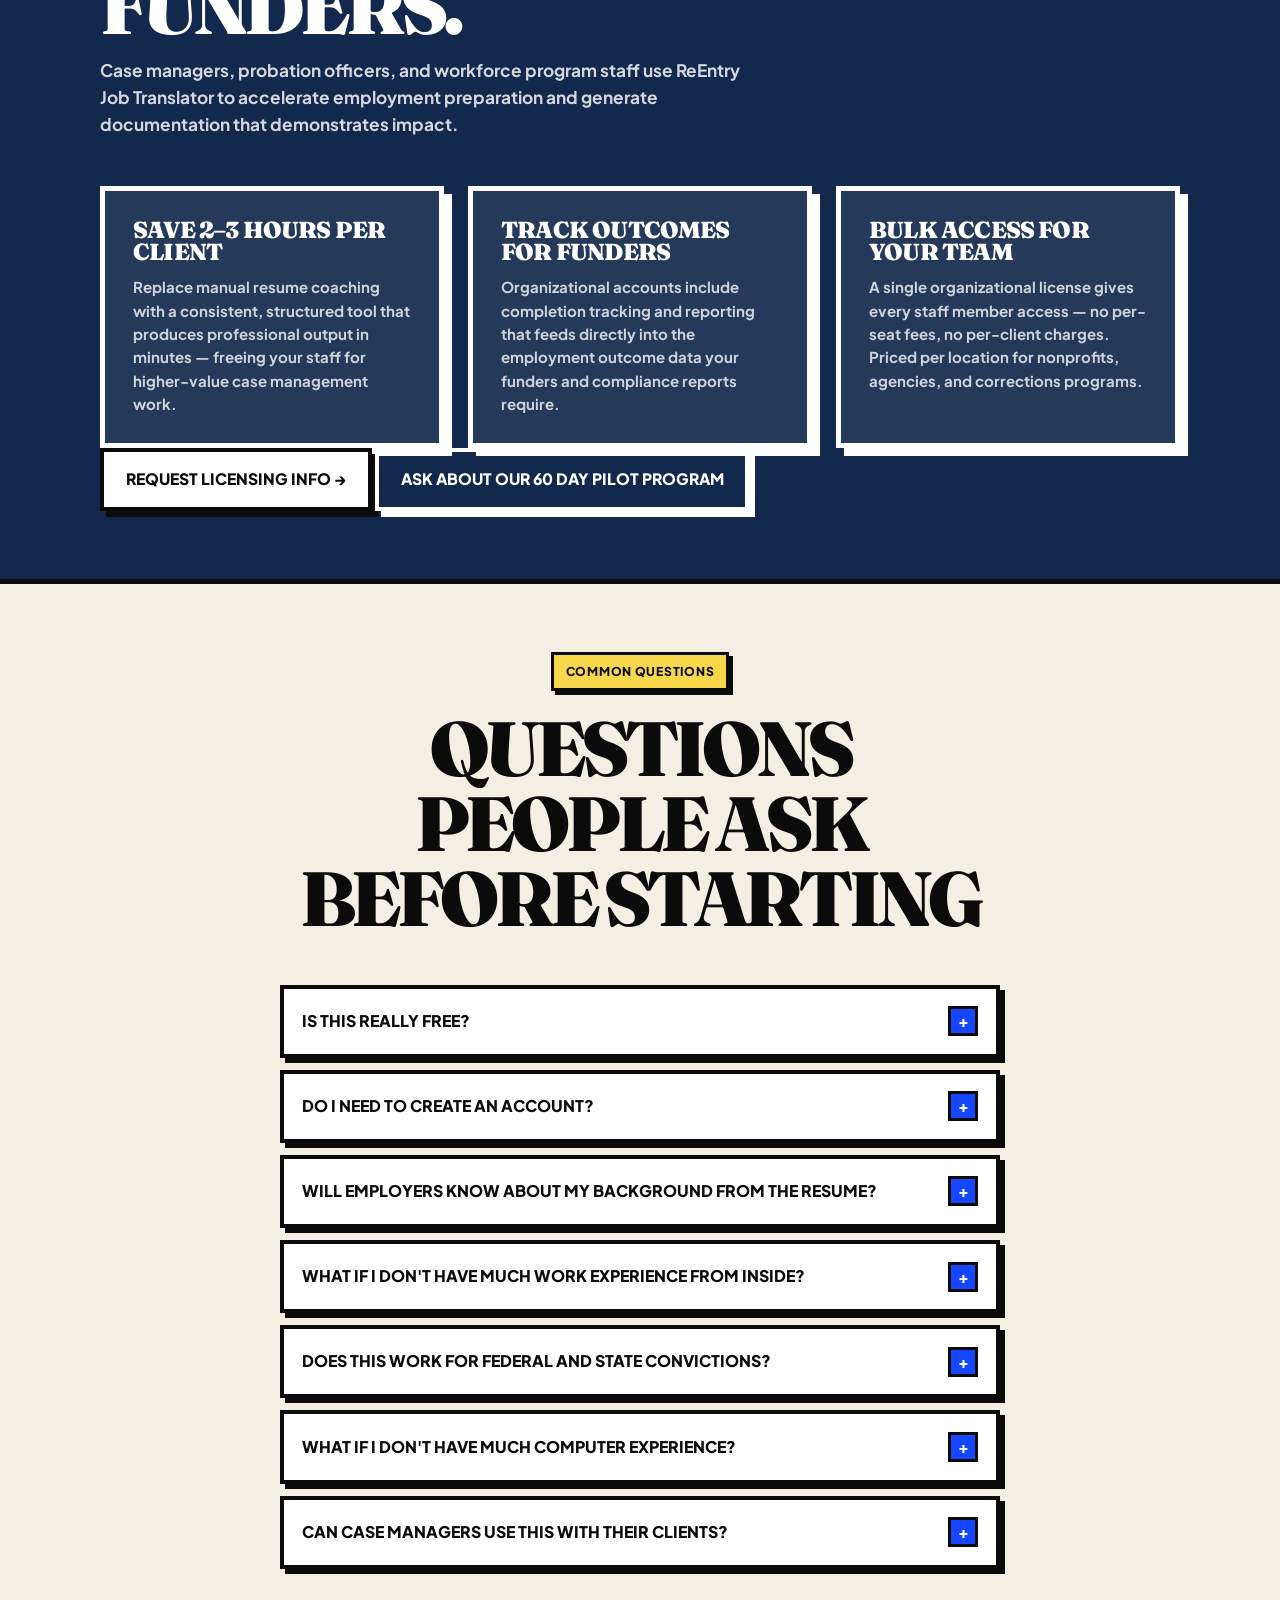
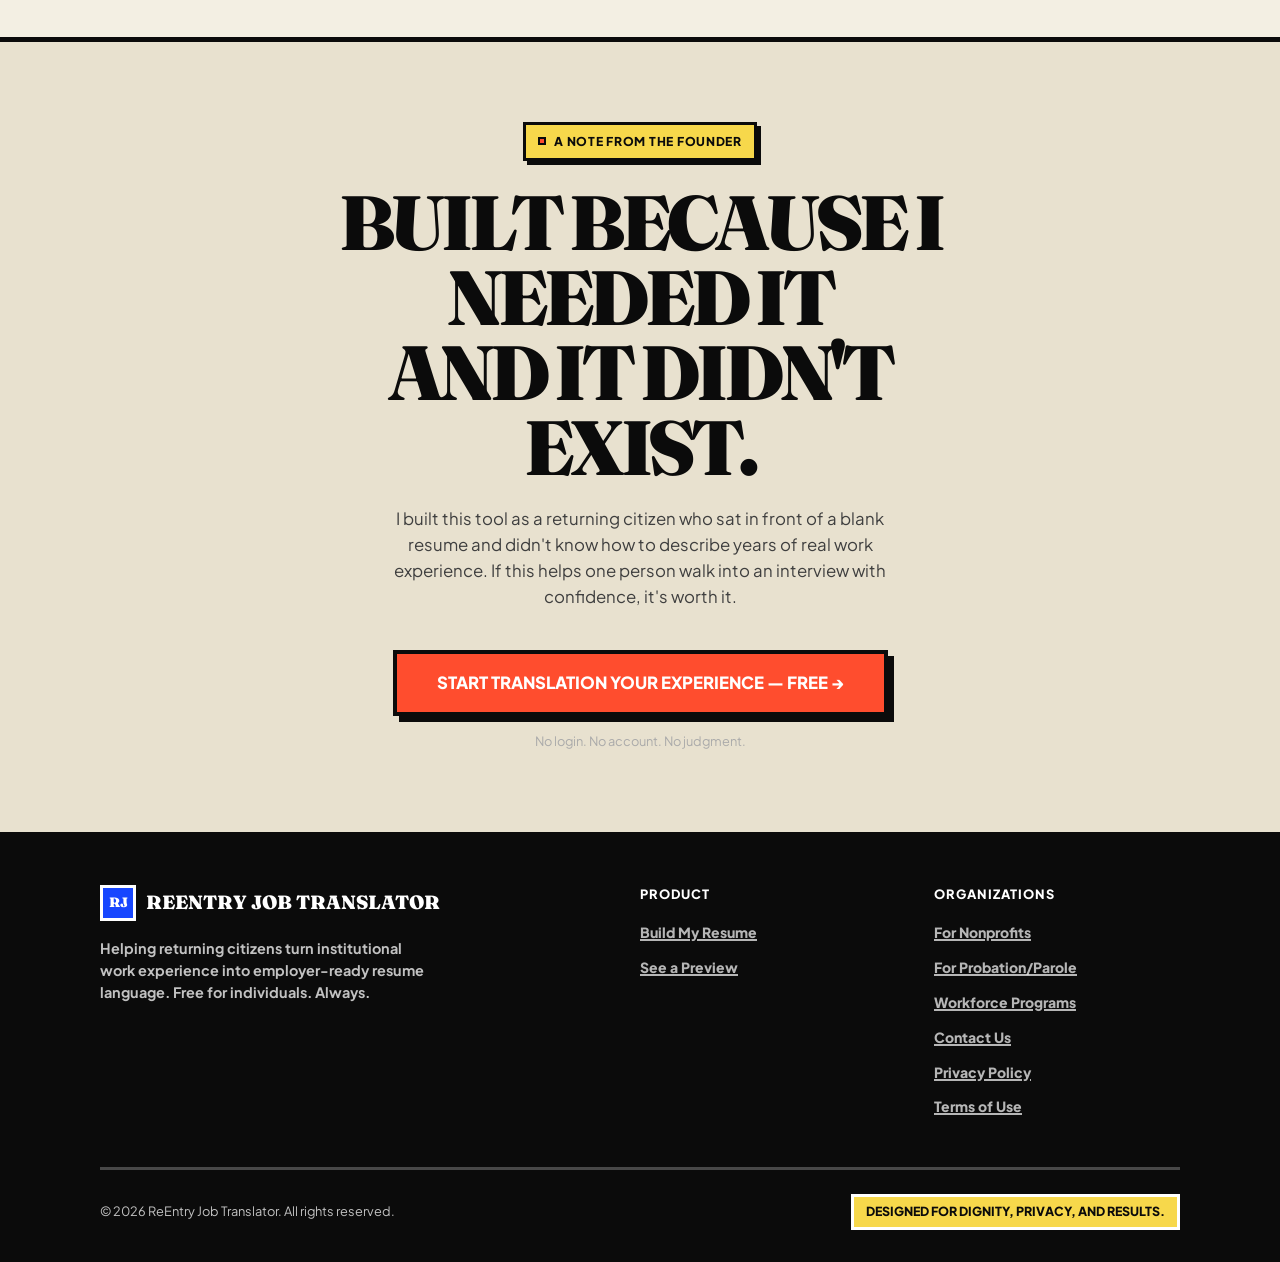
==== commit 556e3af4: "Update resume call-to-action text and links Update CTA" ====
--- a/index.html
+++ b/index.html
@@ -866,7 +866,7 @@
     <div class="nav-right">
       <a href="/resume_preview.html" class="nav-link">How it works</a>
       <a href="#for-organizations" class="nav-link">For organizations</a>
-      <a href="/resume.html" class="nav-cta">Build My Resume →</a>
+      <a href="/resume.html" class="nav-cta">Start translating now →</a>
     </div>
   </div>
 </nav>
@@ -1164,7 +1164,7 @@
       I built this tool as a returning citizen who sat in front of a blank resume and didn't know how to describe years of real work experience. If this helps one person walk into an interview with confidence, it's worth it.
     </p>
     <a href="/resume.html" class="btn-primary" style="font-size: 1.05rem; padding: 1rem 2.5rem; display: inline-flex;">
-      Start Building Your Resume — Free →
+      Start Translation Your Experience — Free →
     </a>
     <p style="font-size: 0.8rem; color: #aaa; margin-top: 1rem;">No login. No account. No judgment.</p>
   </div>
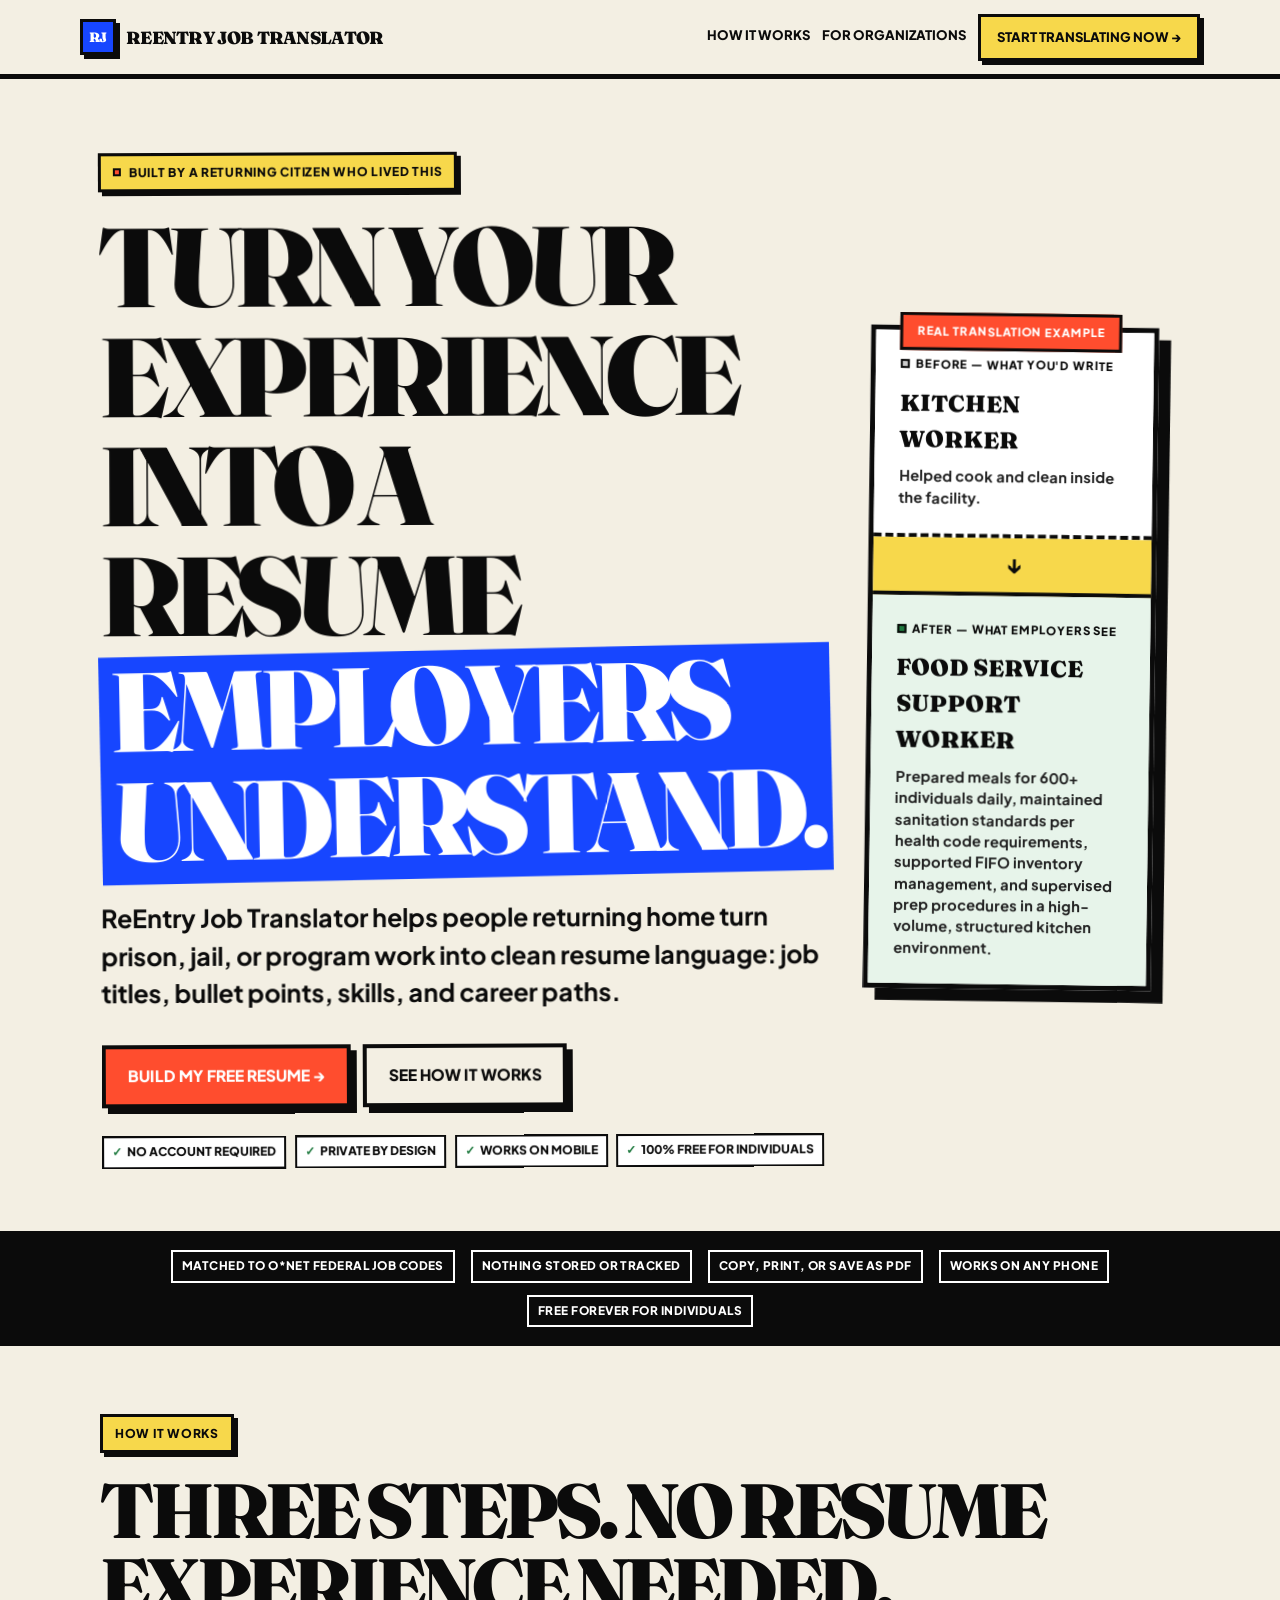
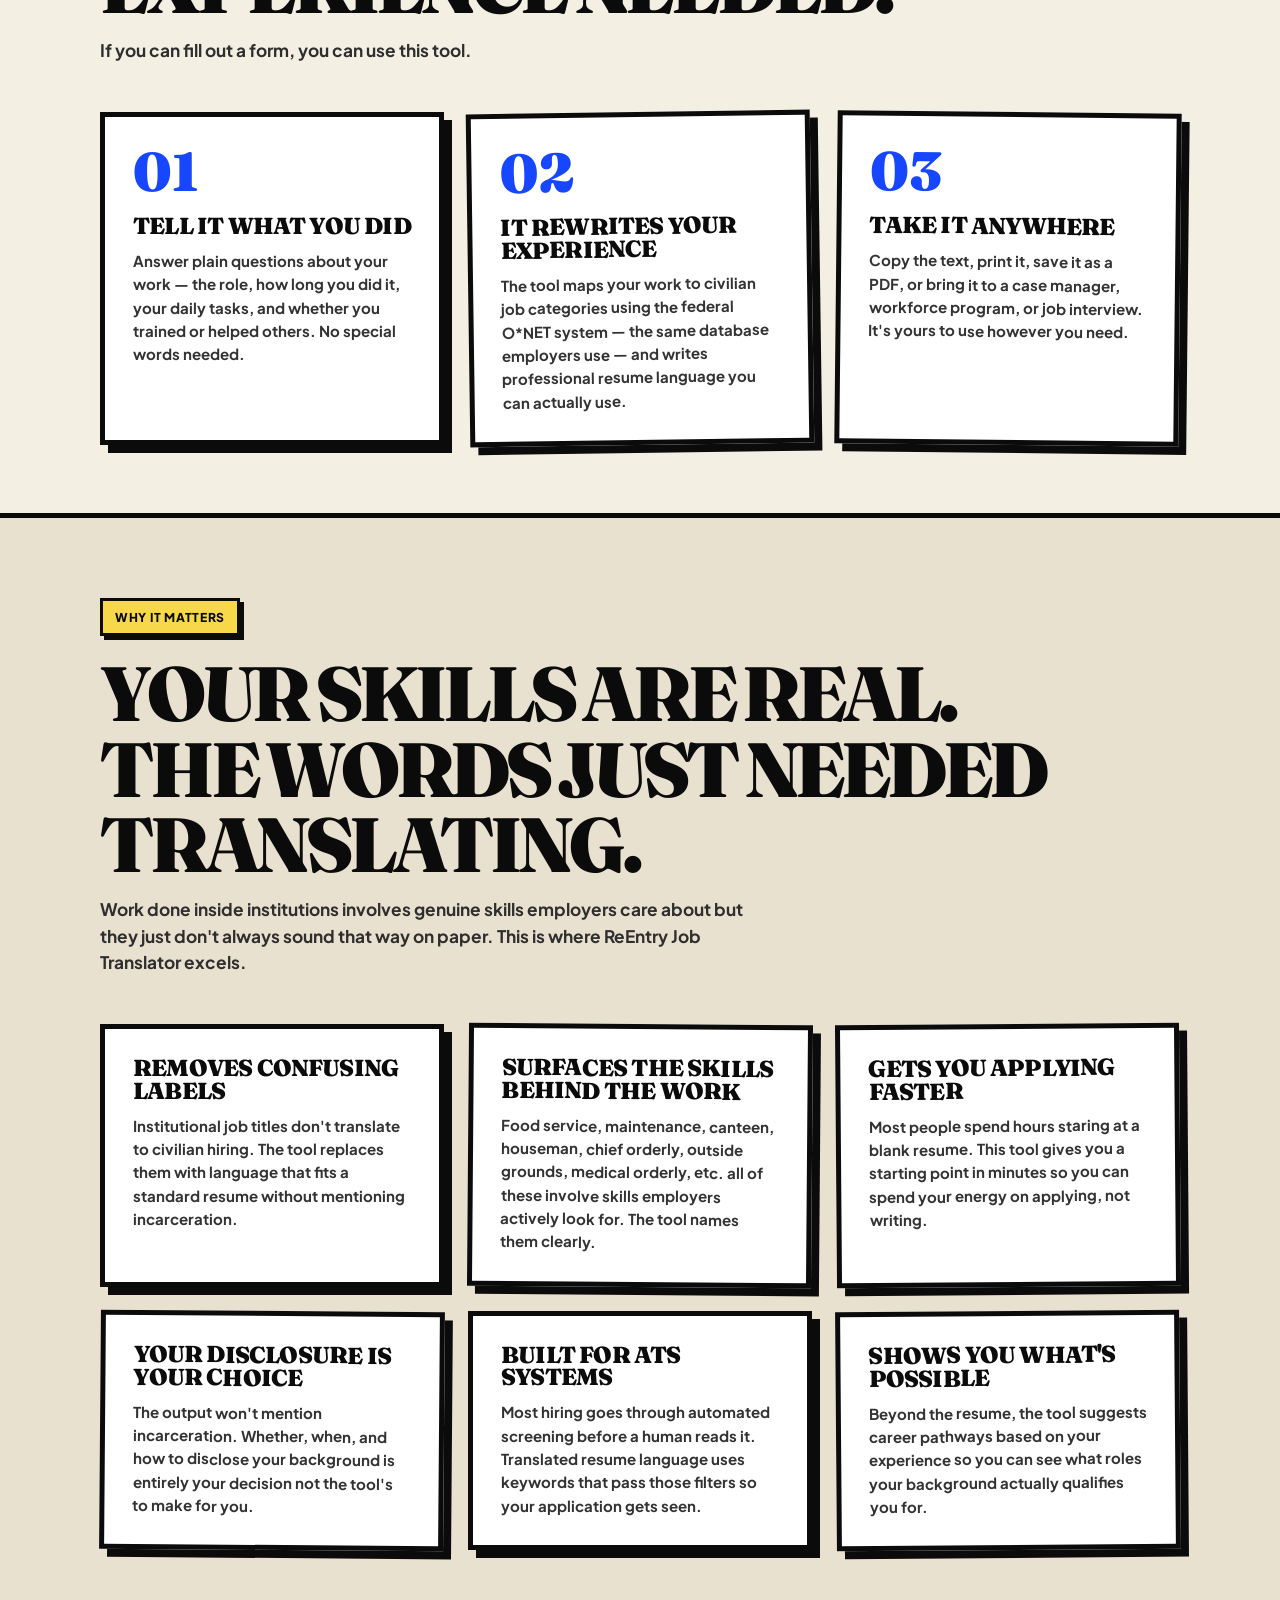
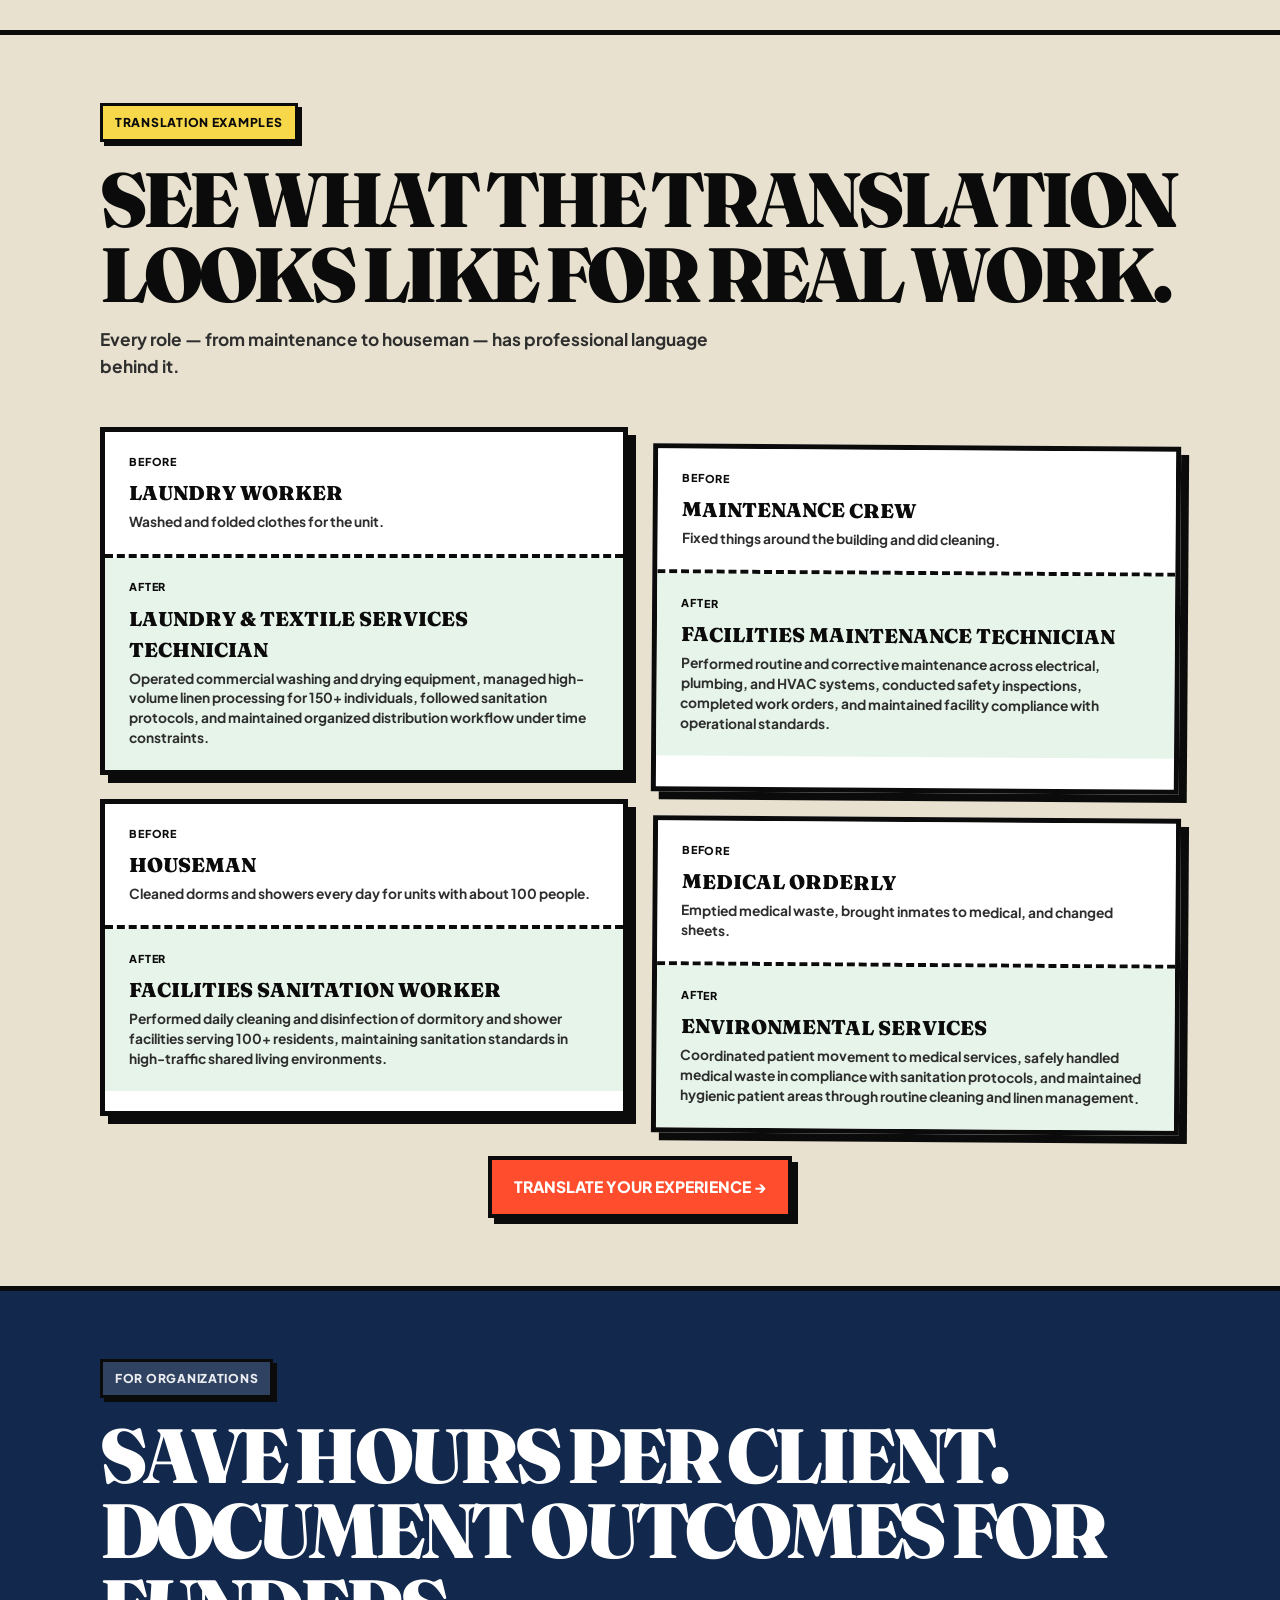
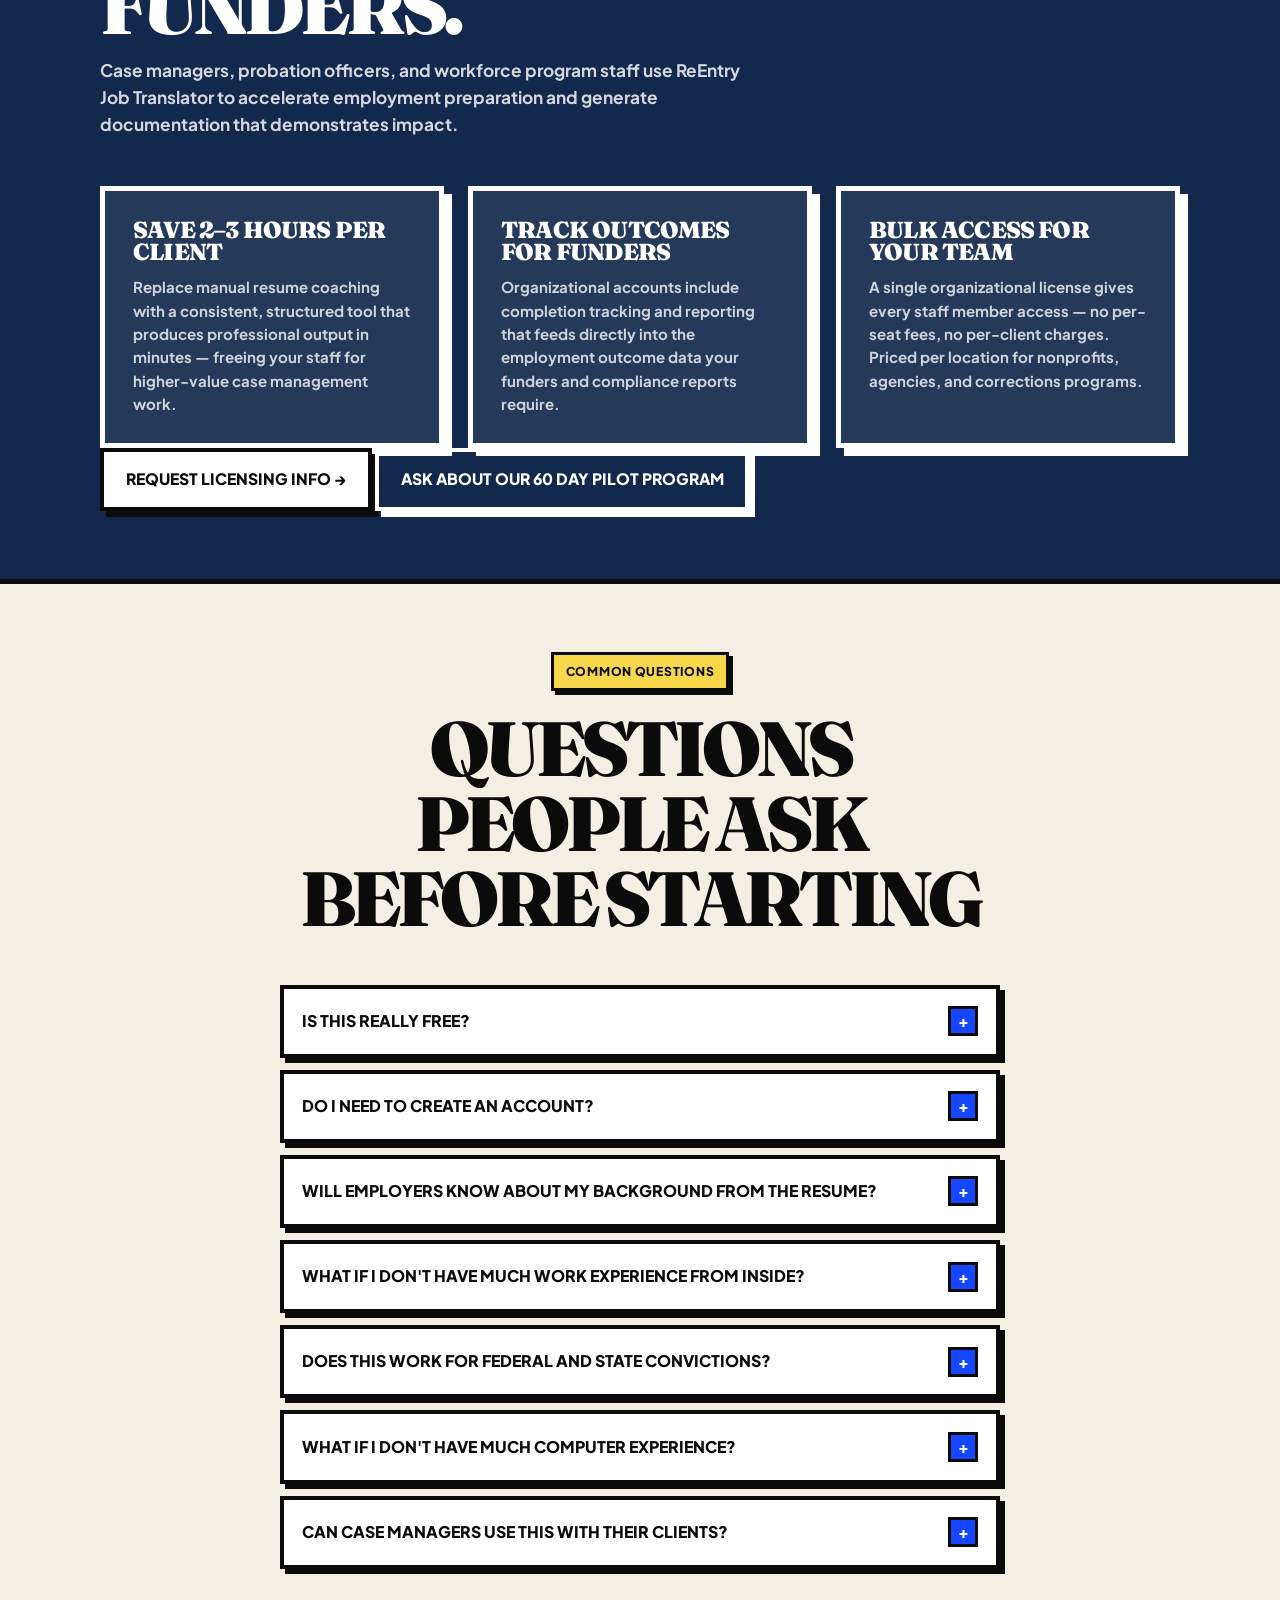
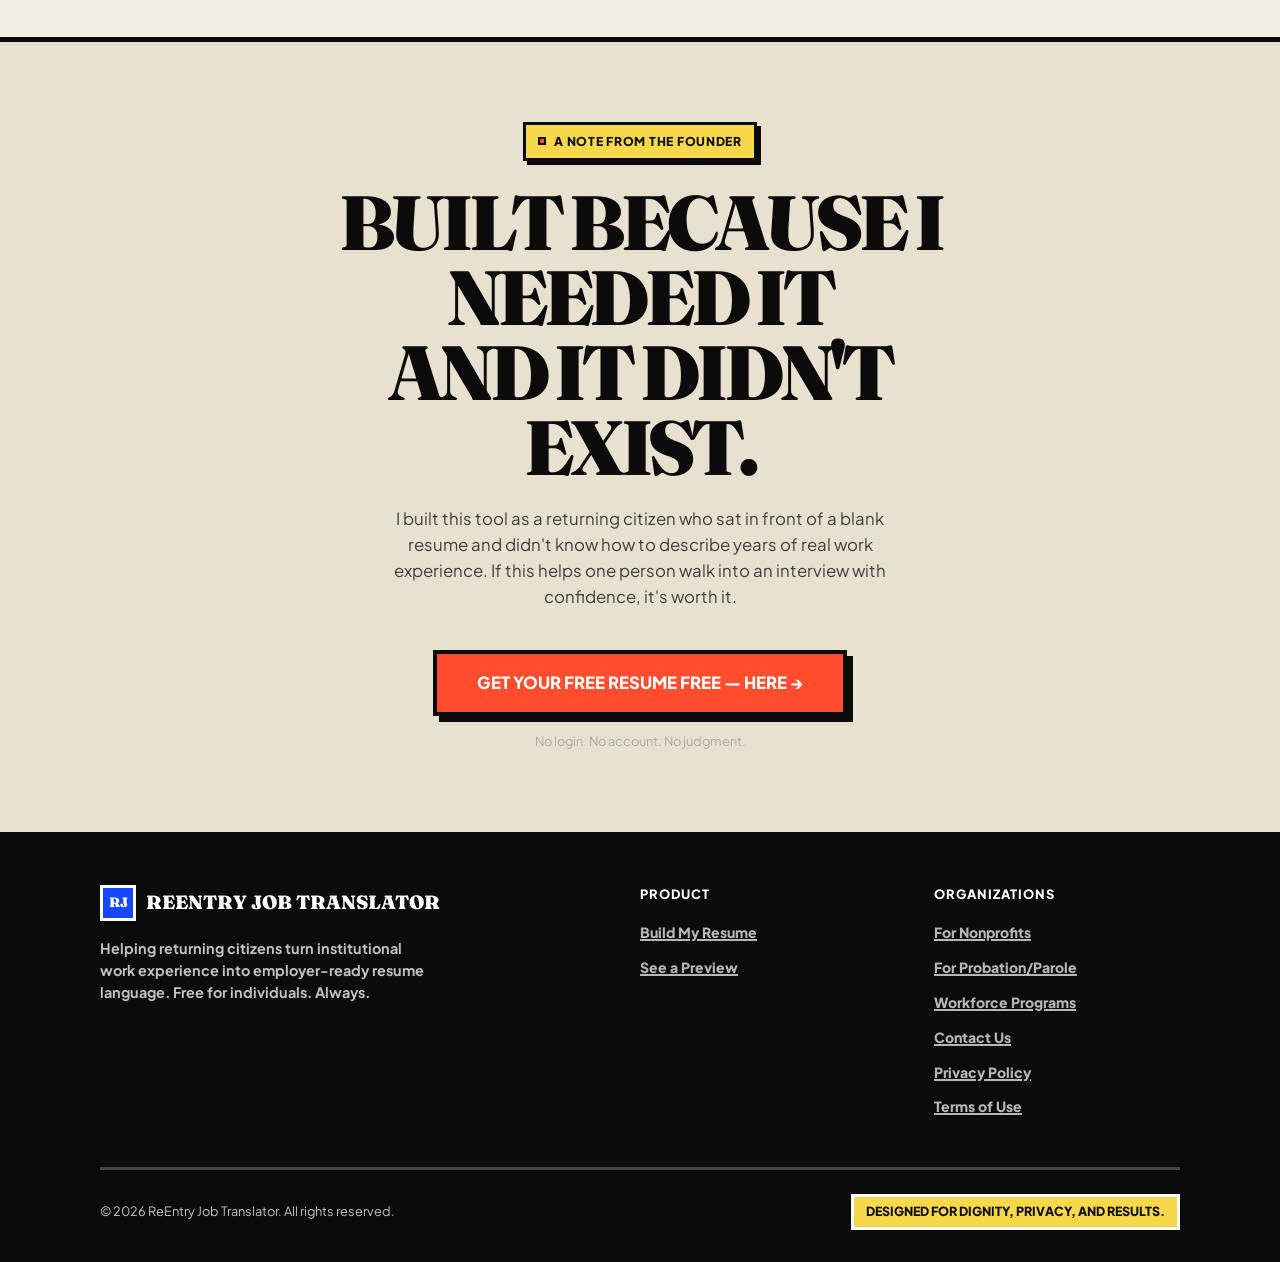
==== commit ae0e5d2f: "Update button text for resume tool Update the CTA" ====
--- a/index.html
+++ b/index.html
@@ -1164,7 +1164,7 @@
       I built this tool as a returning citizen who sat in front of a blank resume and didn't know how to describe years of real work experience. If this helps one person walk into an interview with confidence, it's worth it.
     </p>
     <a href="/resume.html" class="btn-primary" style="font-size: 1.05rem; padding: 1rem 2.5rem; display: inline-flex;">
-      Start Translation Your Experience — Free →
+      Get Your Free Resume Free — Here →
     </a>
     <p style="font-size: 0.8rem; color: #aaa; margin-top: 1rem;">No login. No account. No judgment.</p>
   </div>
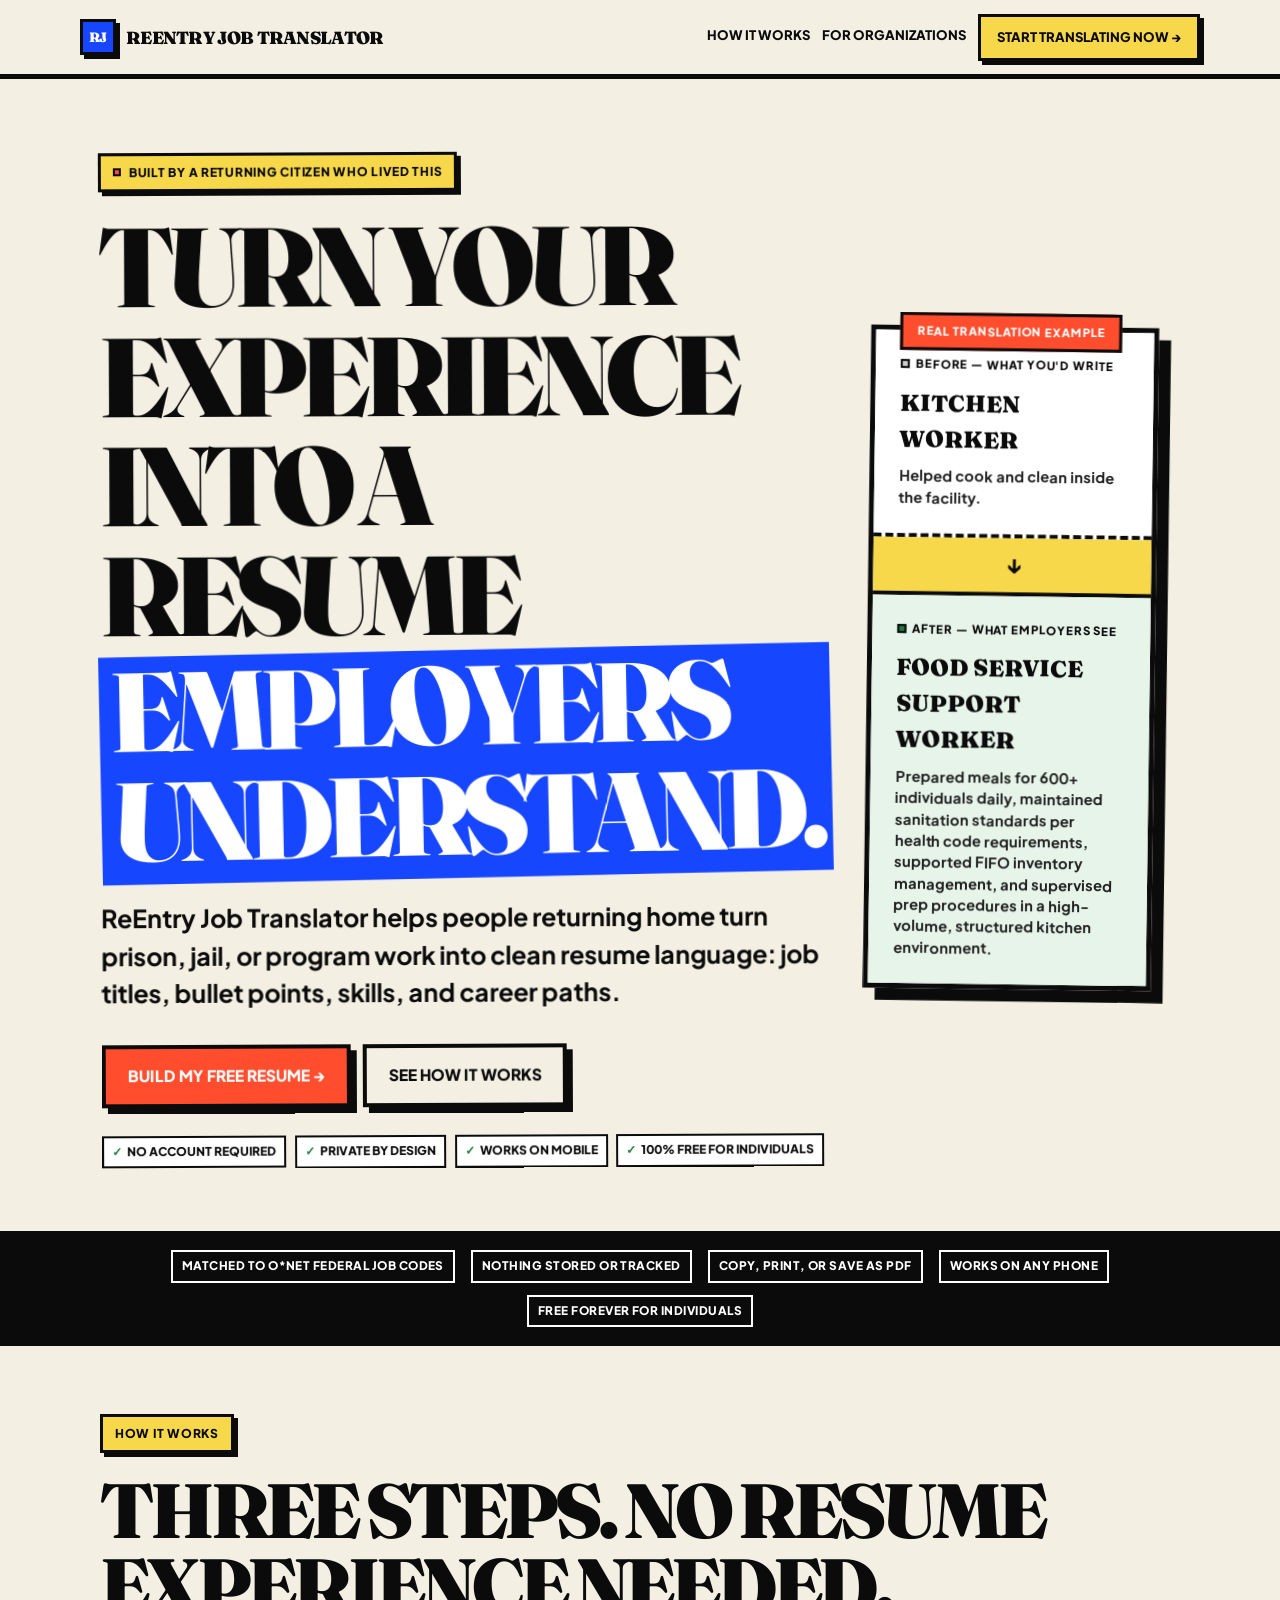
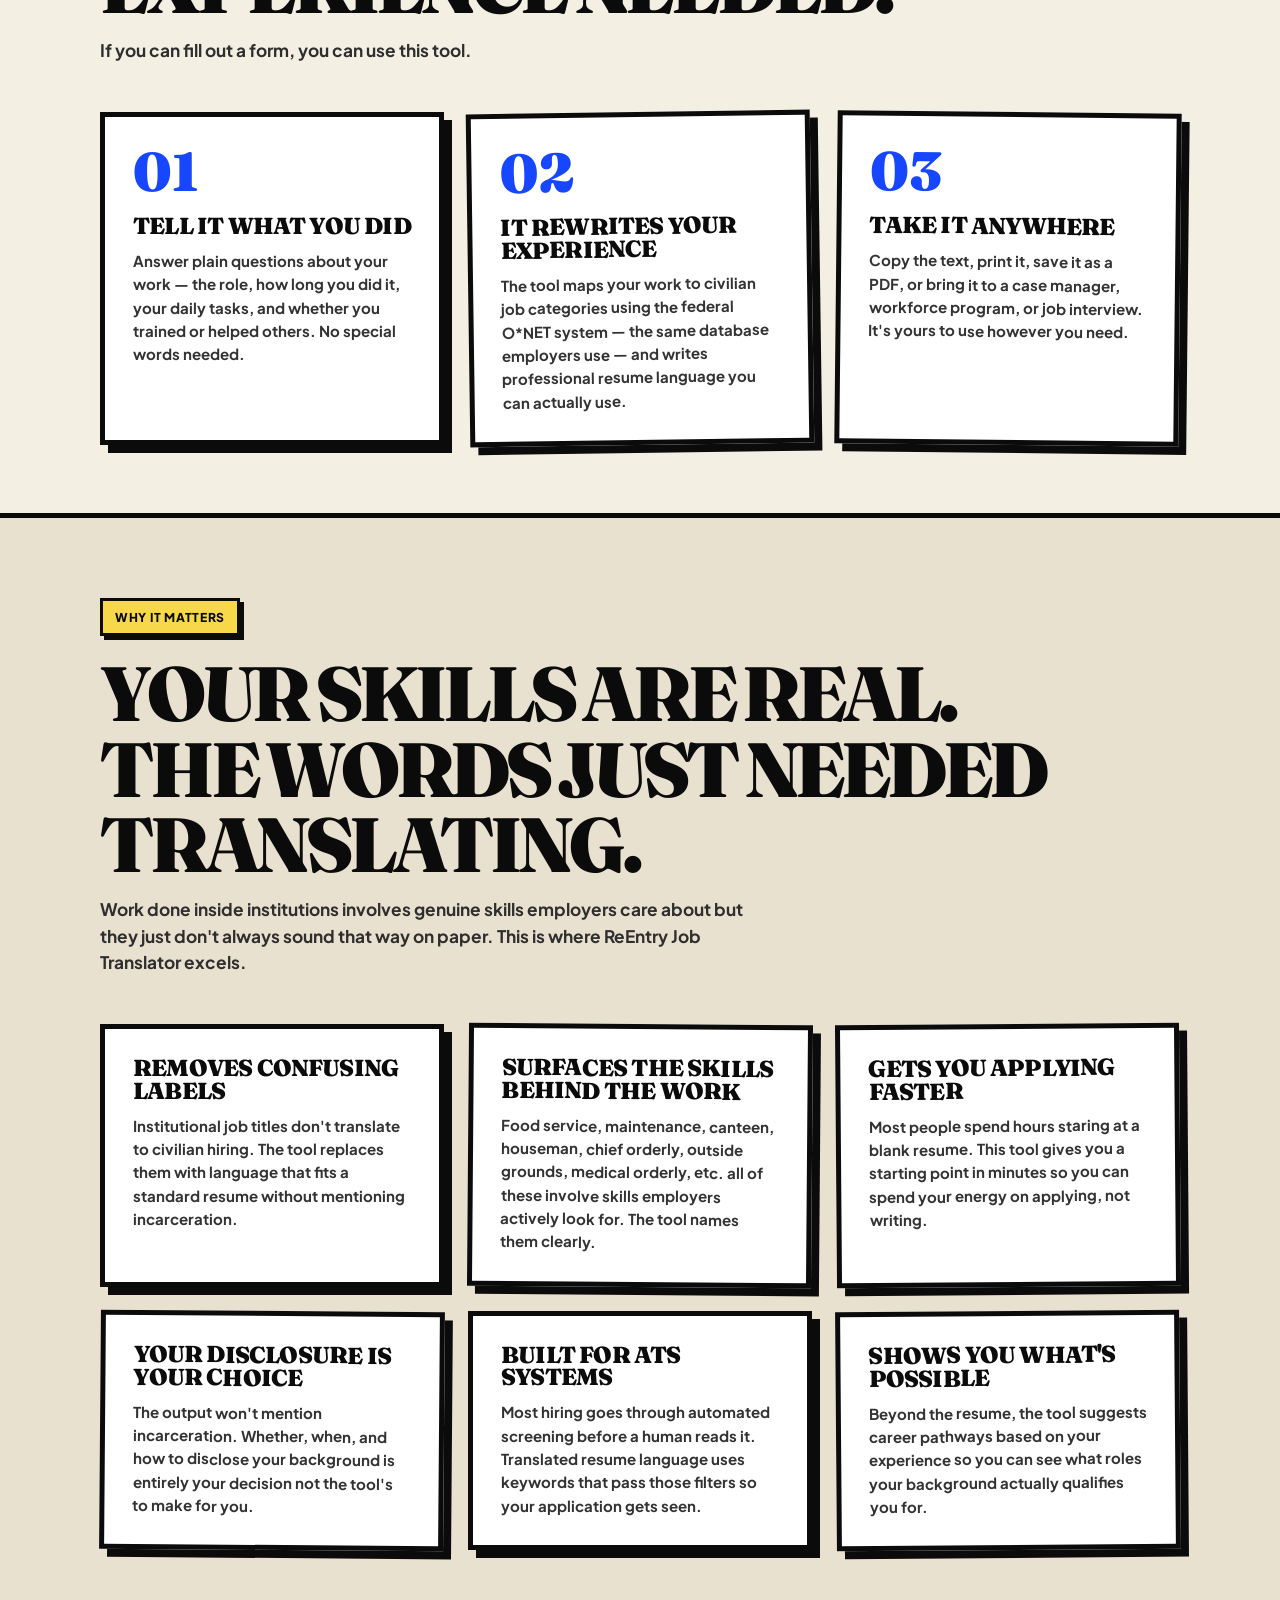
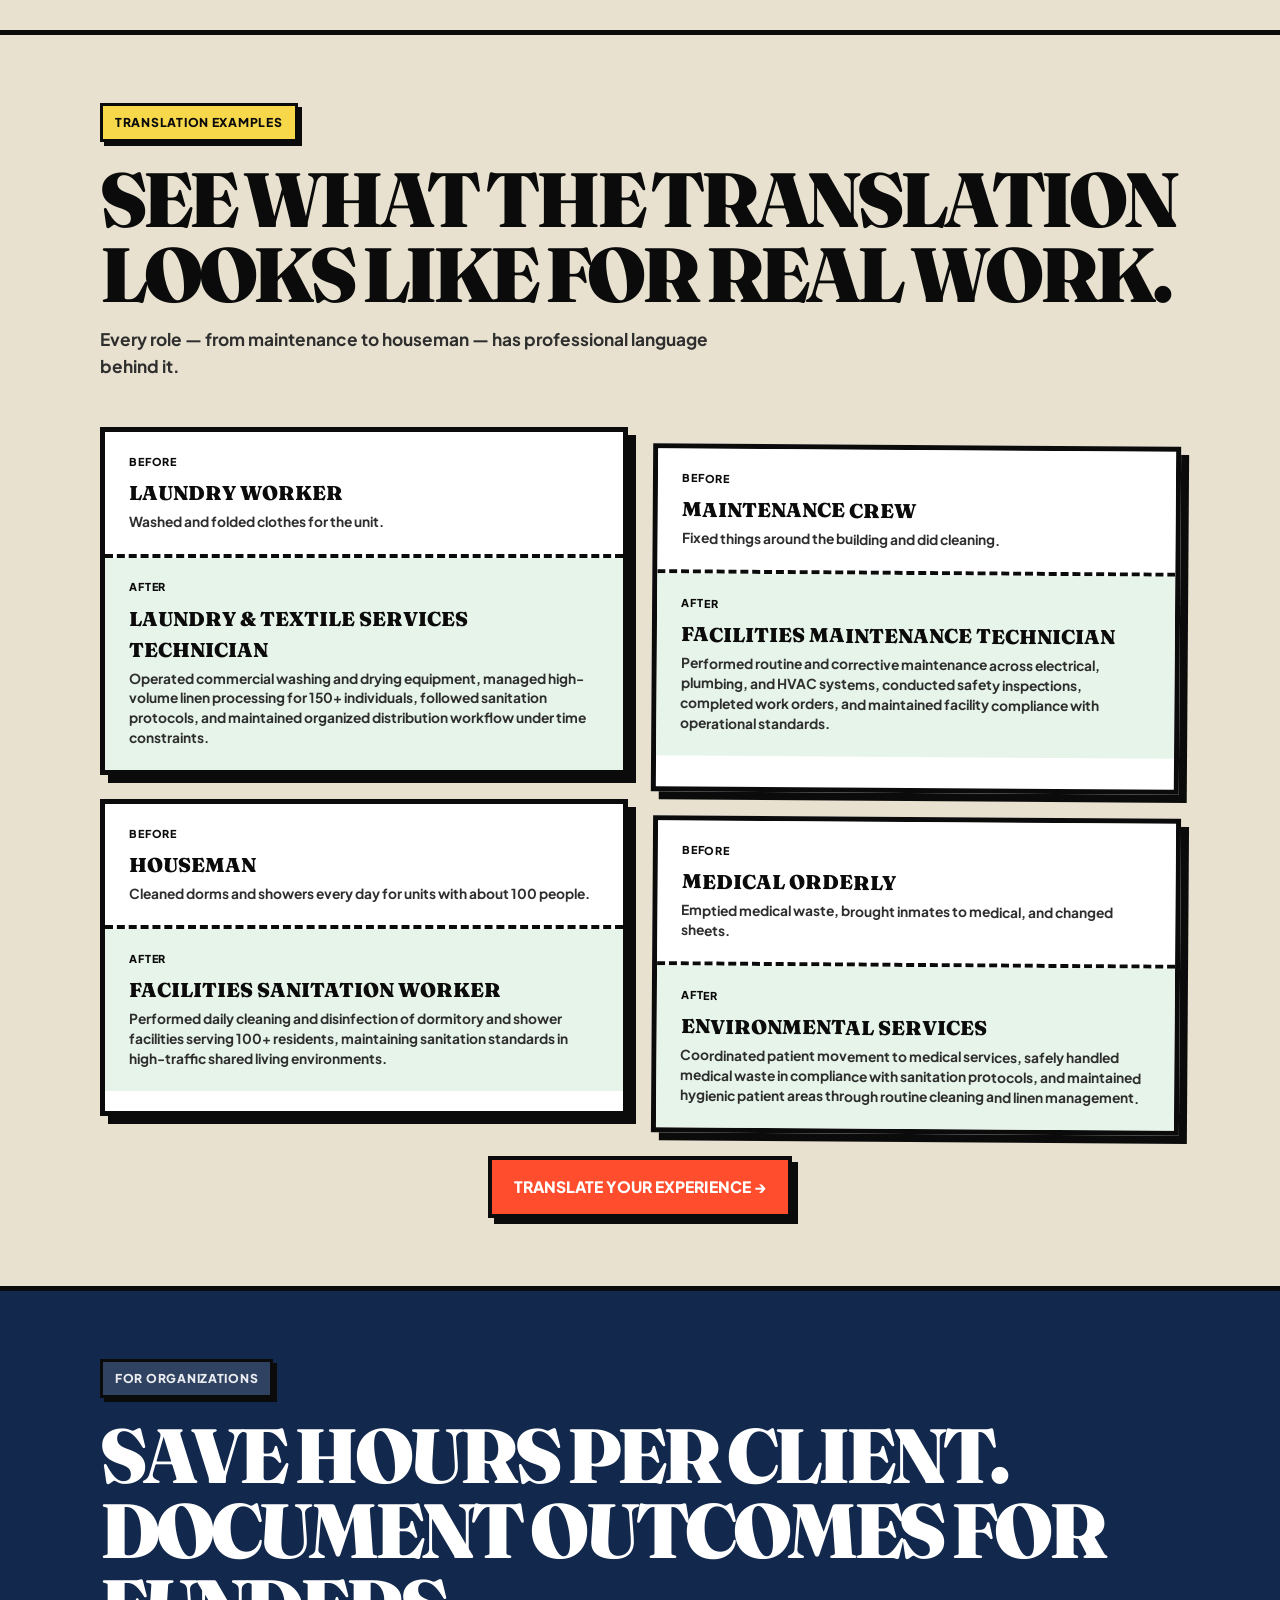
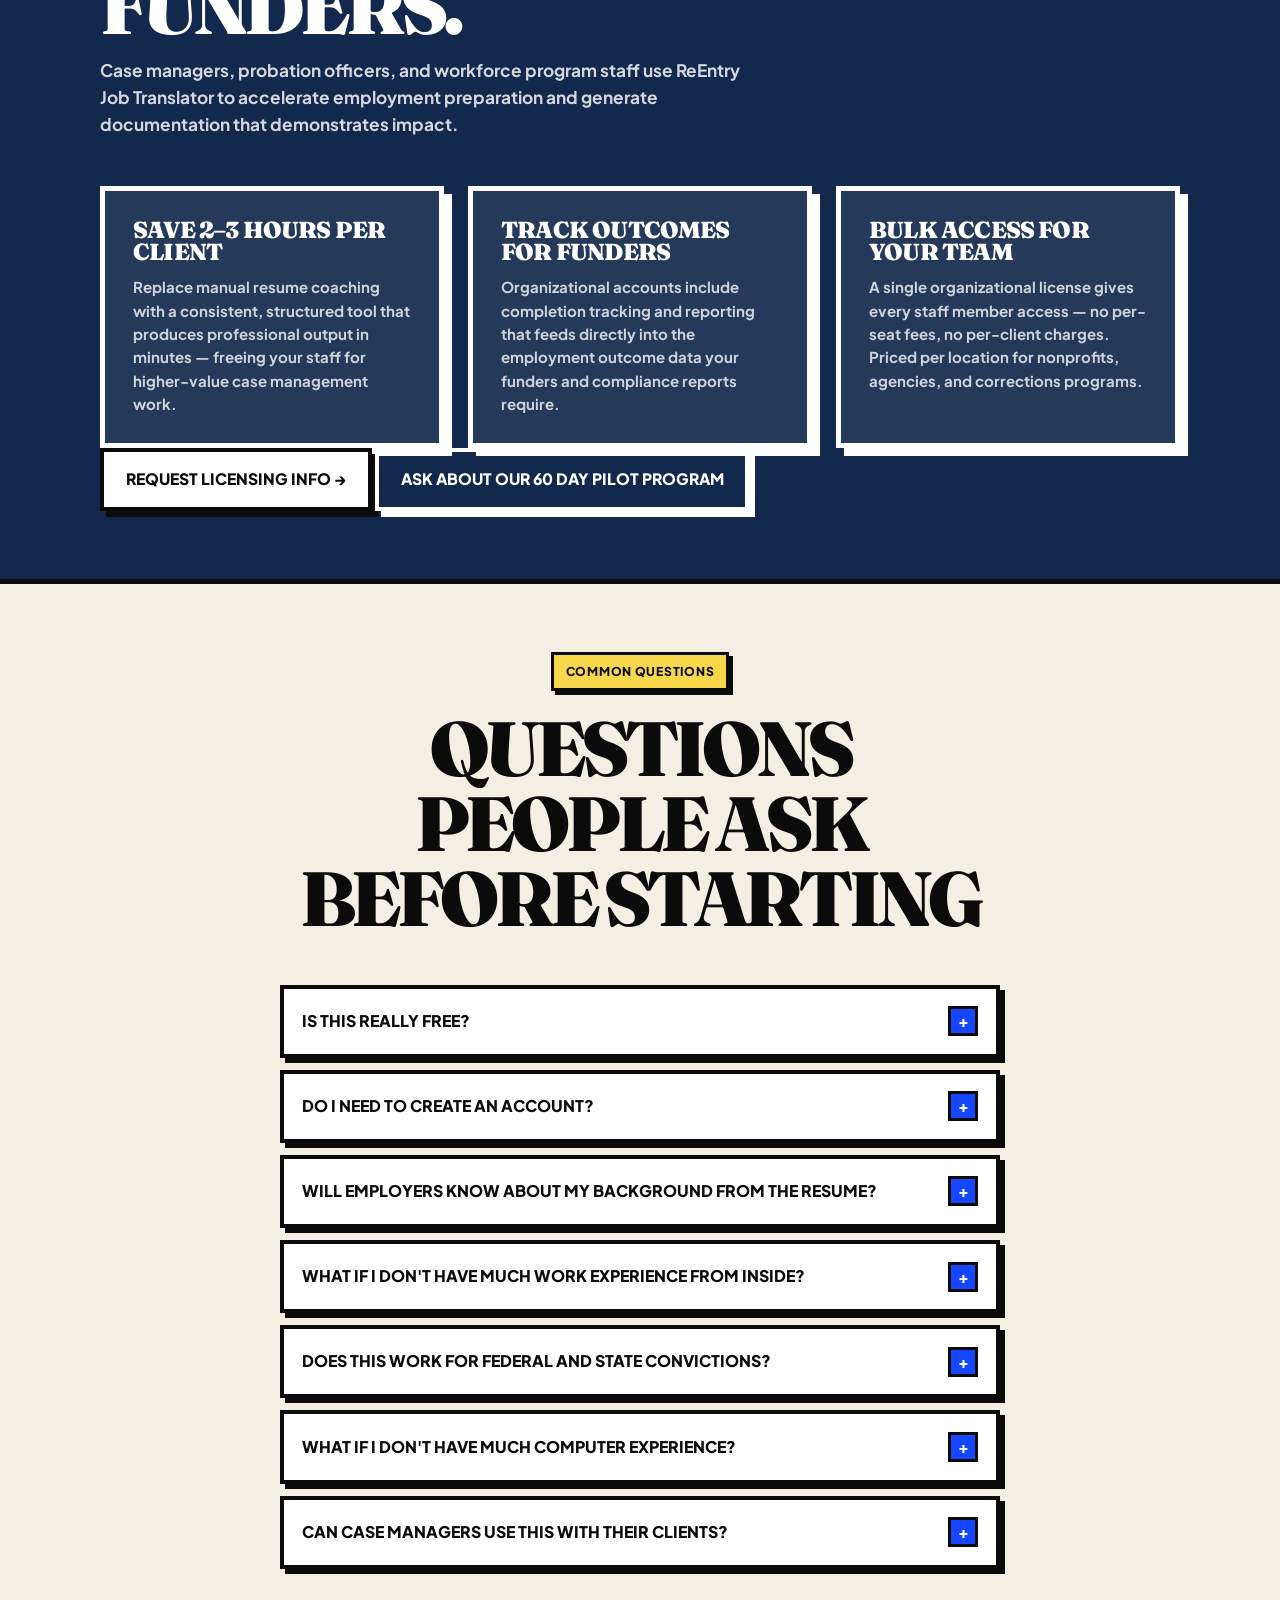
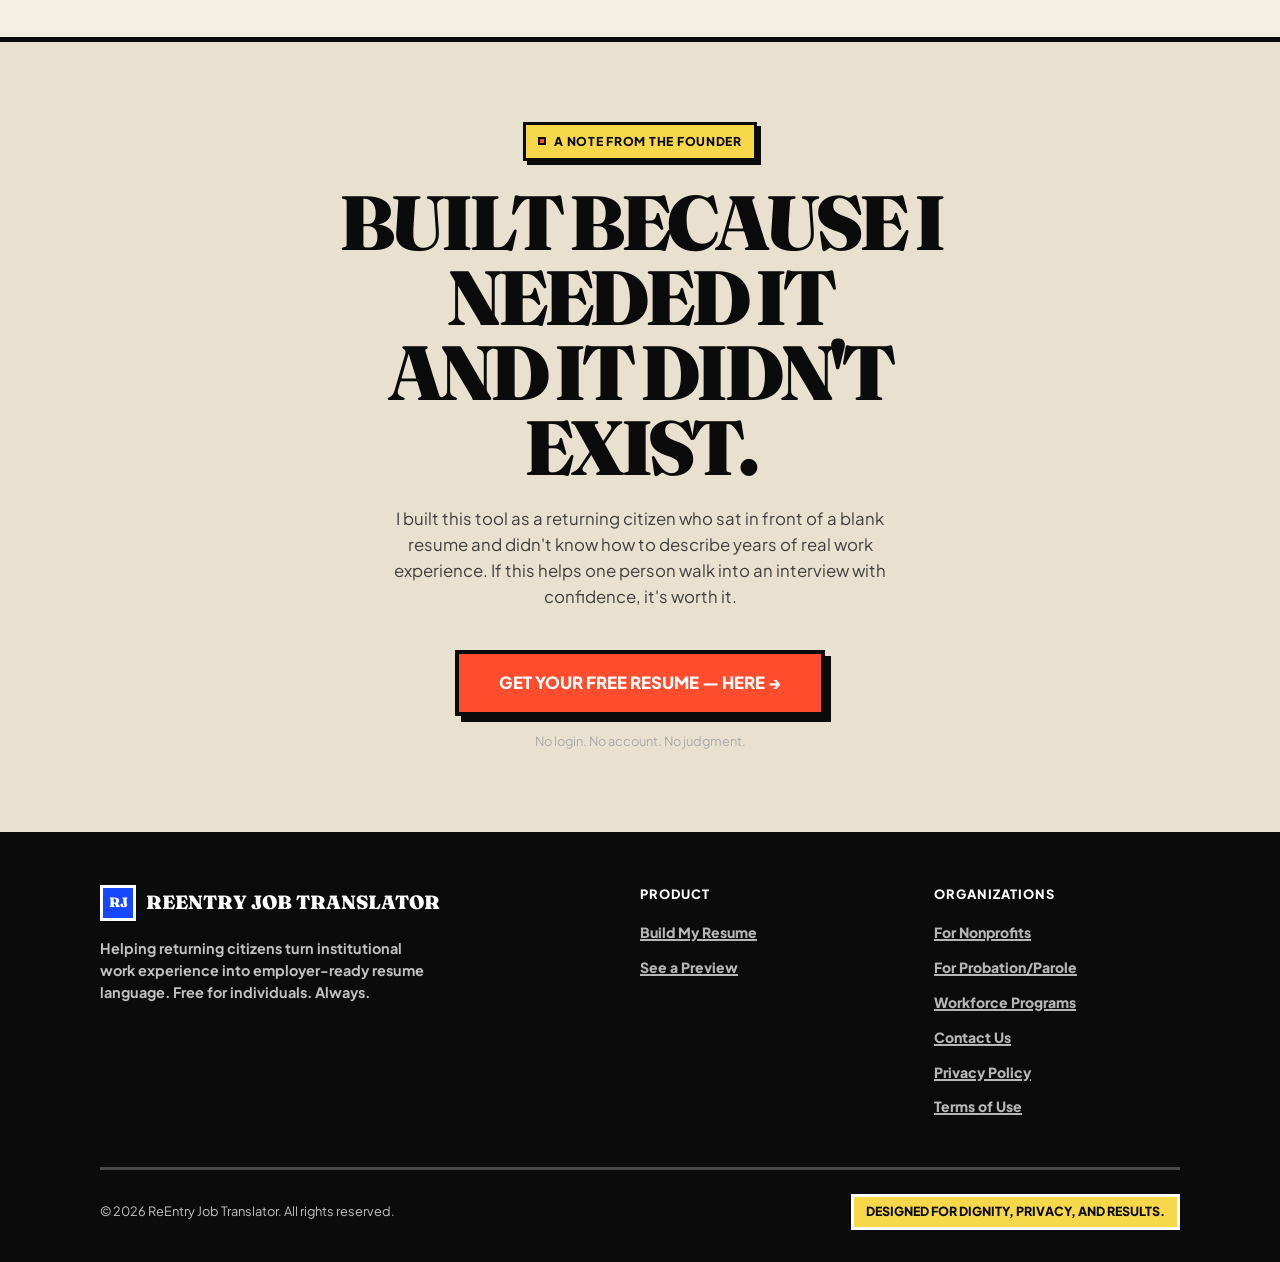
==== commit 11fa4f72: "Fix duplicate 'Free' in resume button text Fix duplicate 'Free' in resume button text" ====
--- a/index.html
+++ b/index.html
@@ -1164,7 +1164,7 @@
       I built this tool as a returning citizen who sat in front of a blank resume and didn't know how to describe years of real work experience. If this helps one person walk into an interview with confidence, it's worth it.
     </p>
     <a href="/resume.html" class="btn-primary" style="font-size: 1.05rem; padding: 1rem 2.5rem; display: inline-flex;">
-      Get Your Free Resume Free — Here →
+      Get Your Free Resume — Here →
     </a>
     <p style="font-size: 0.8rem; color: #aaa; margin-top: 1rem;">No login. No account. No judgment.</p>
   </div>
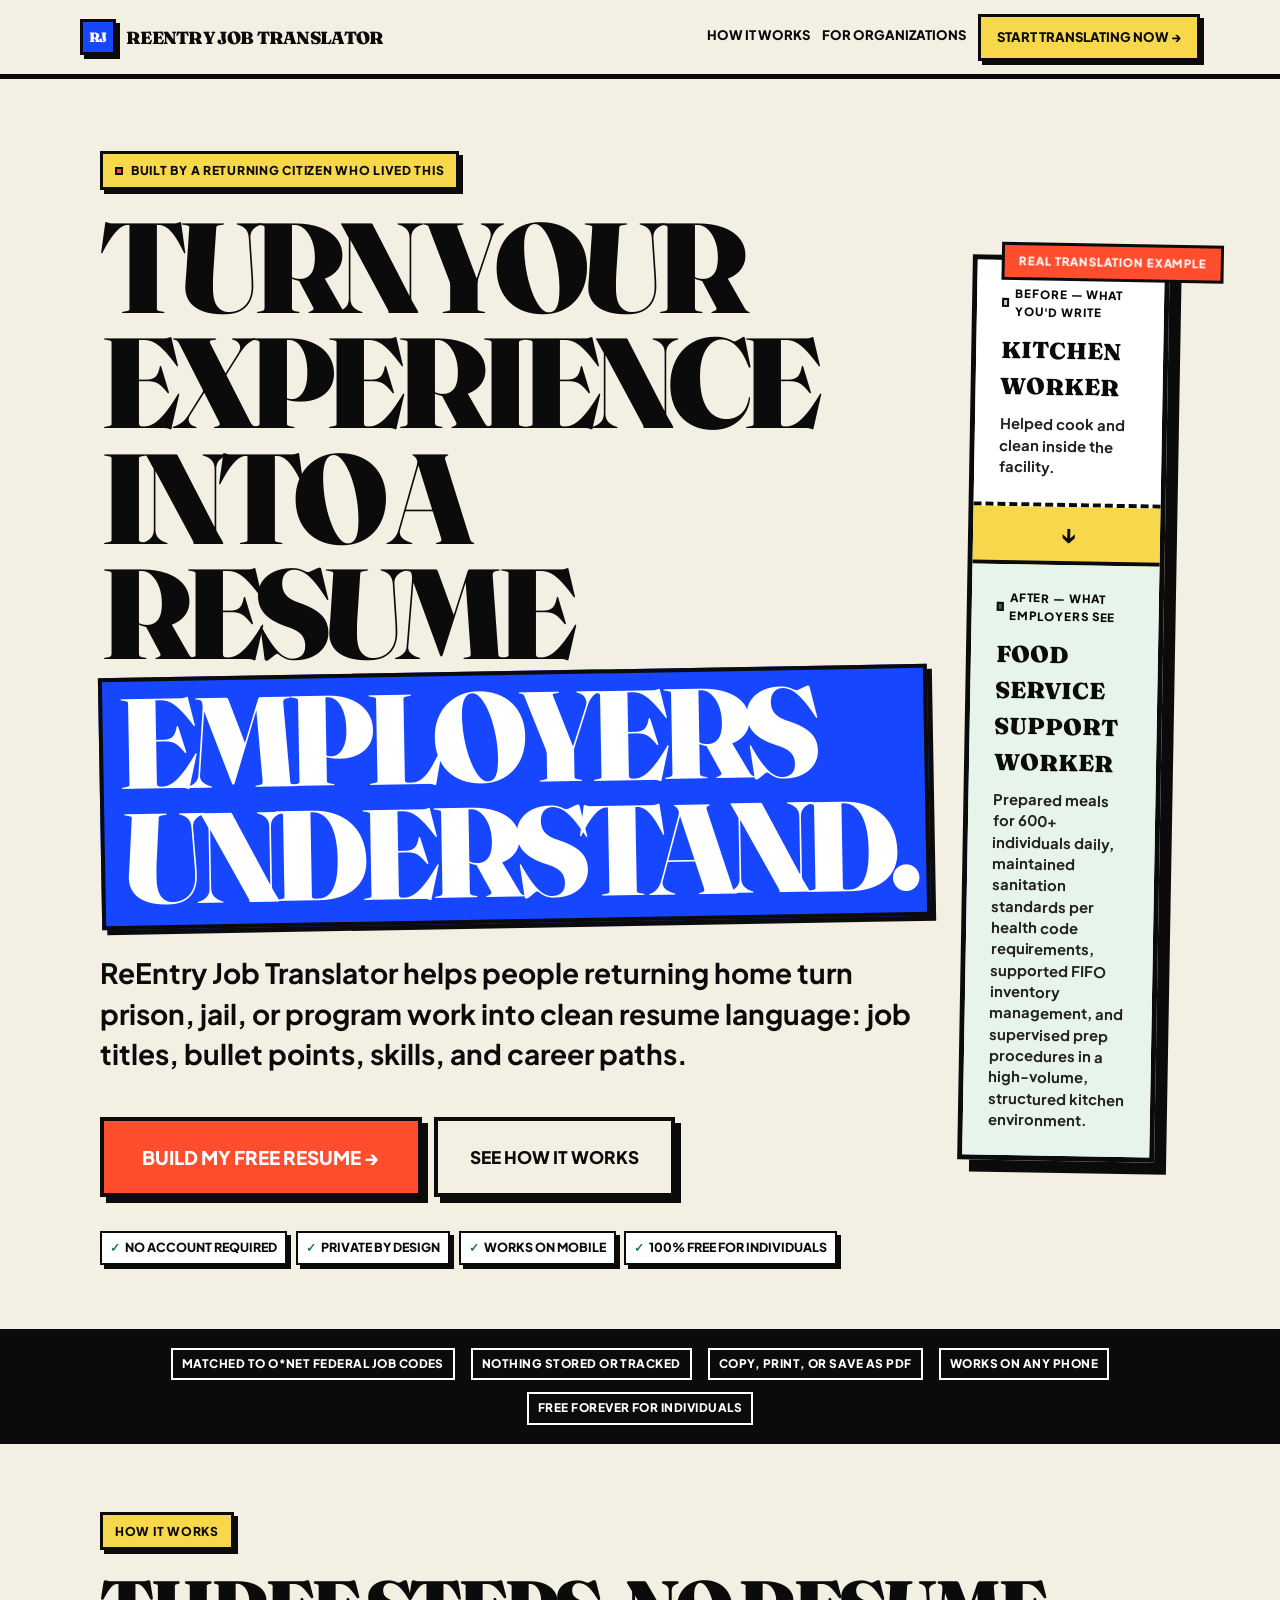
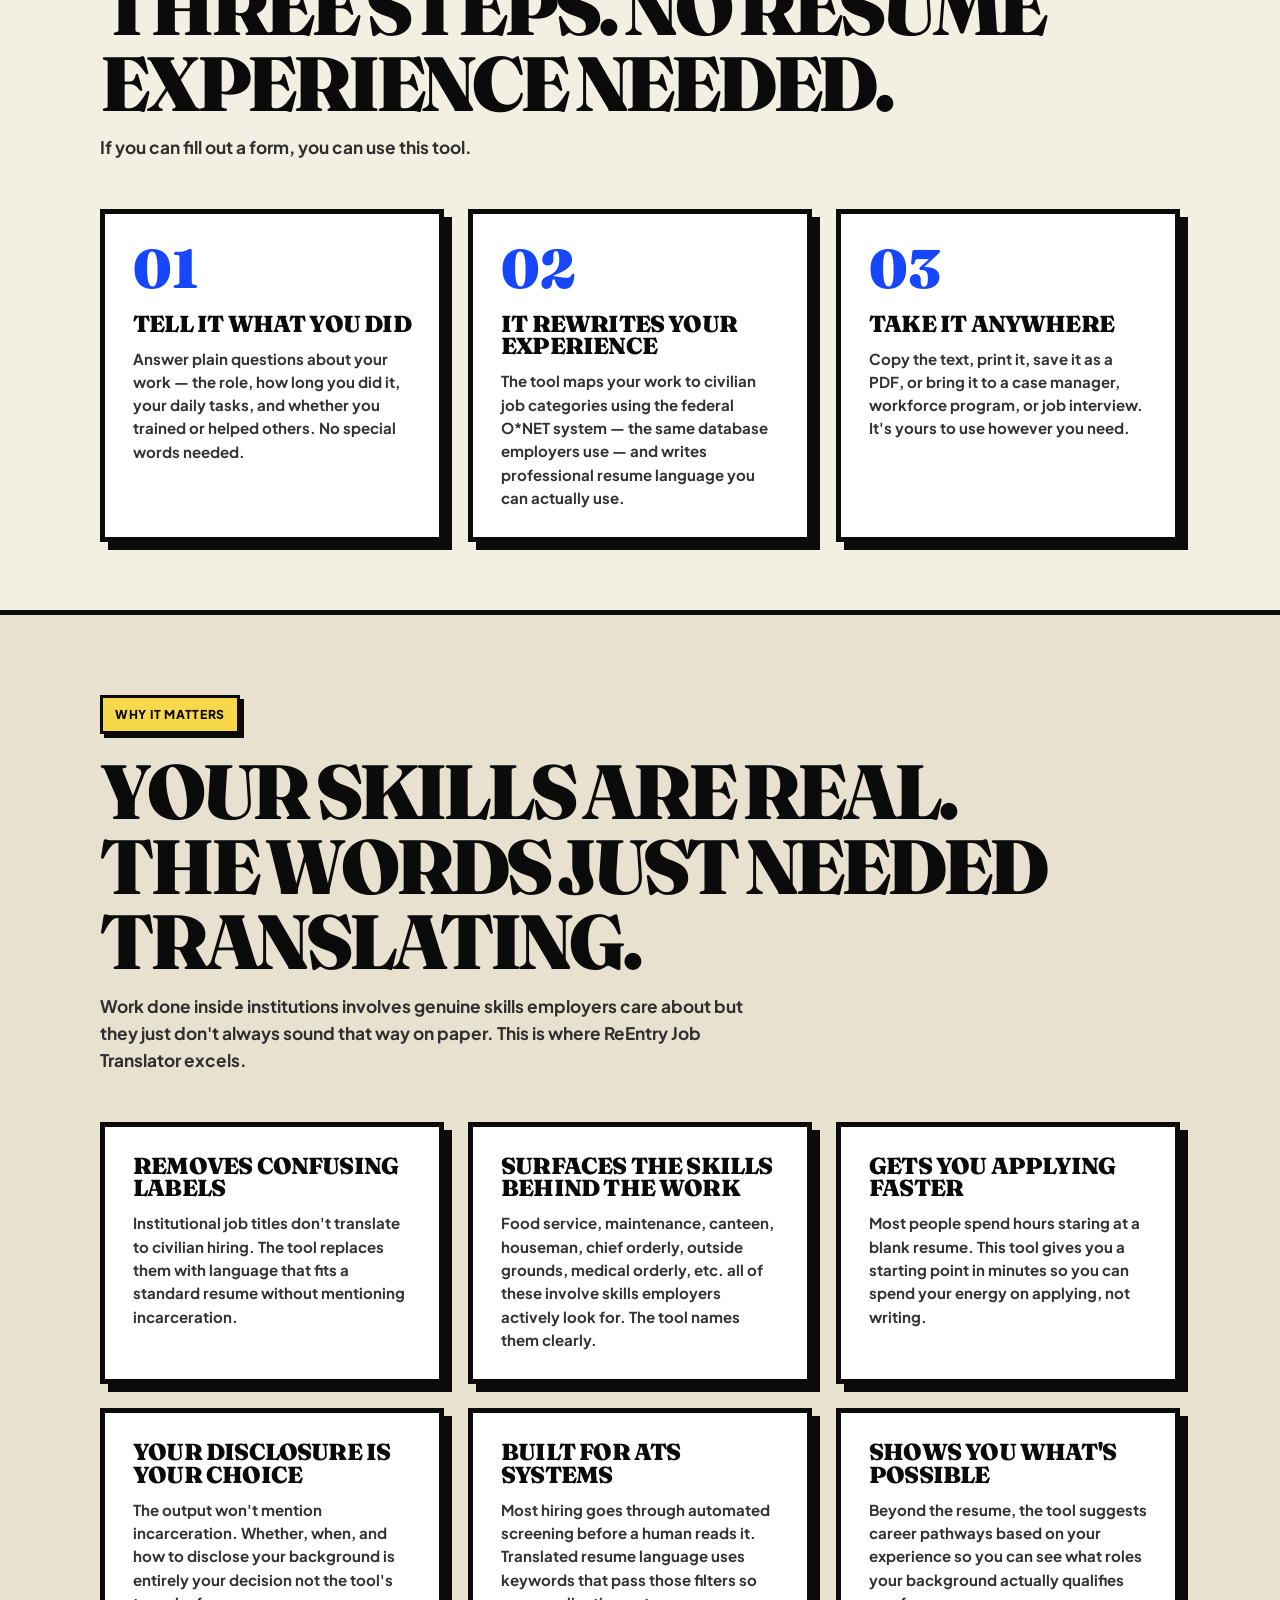
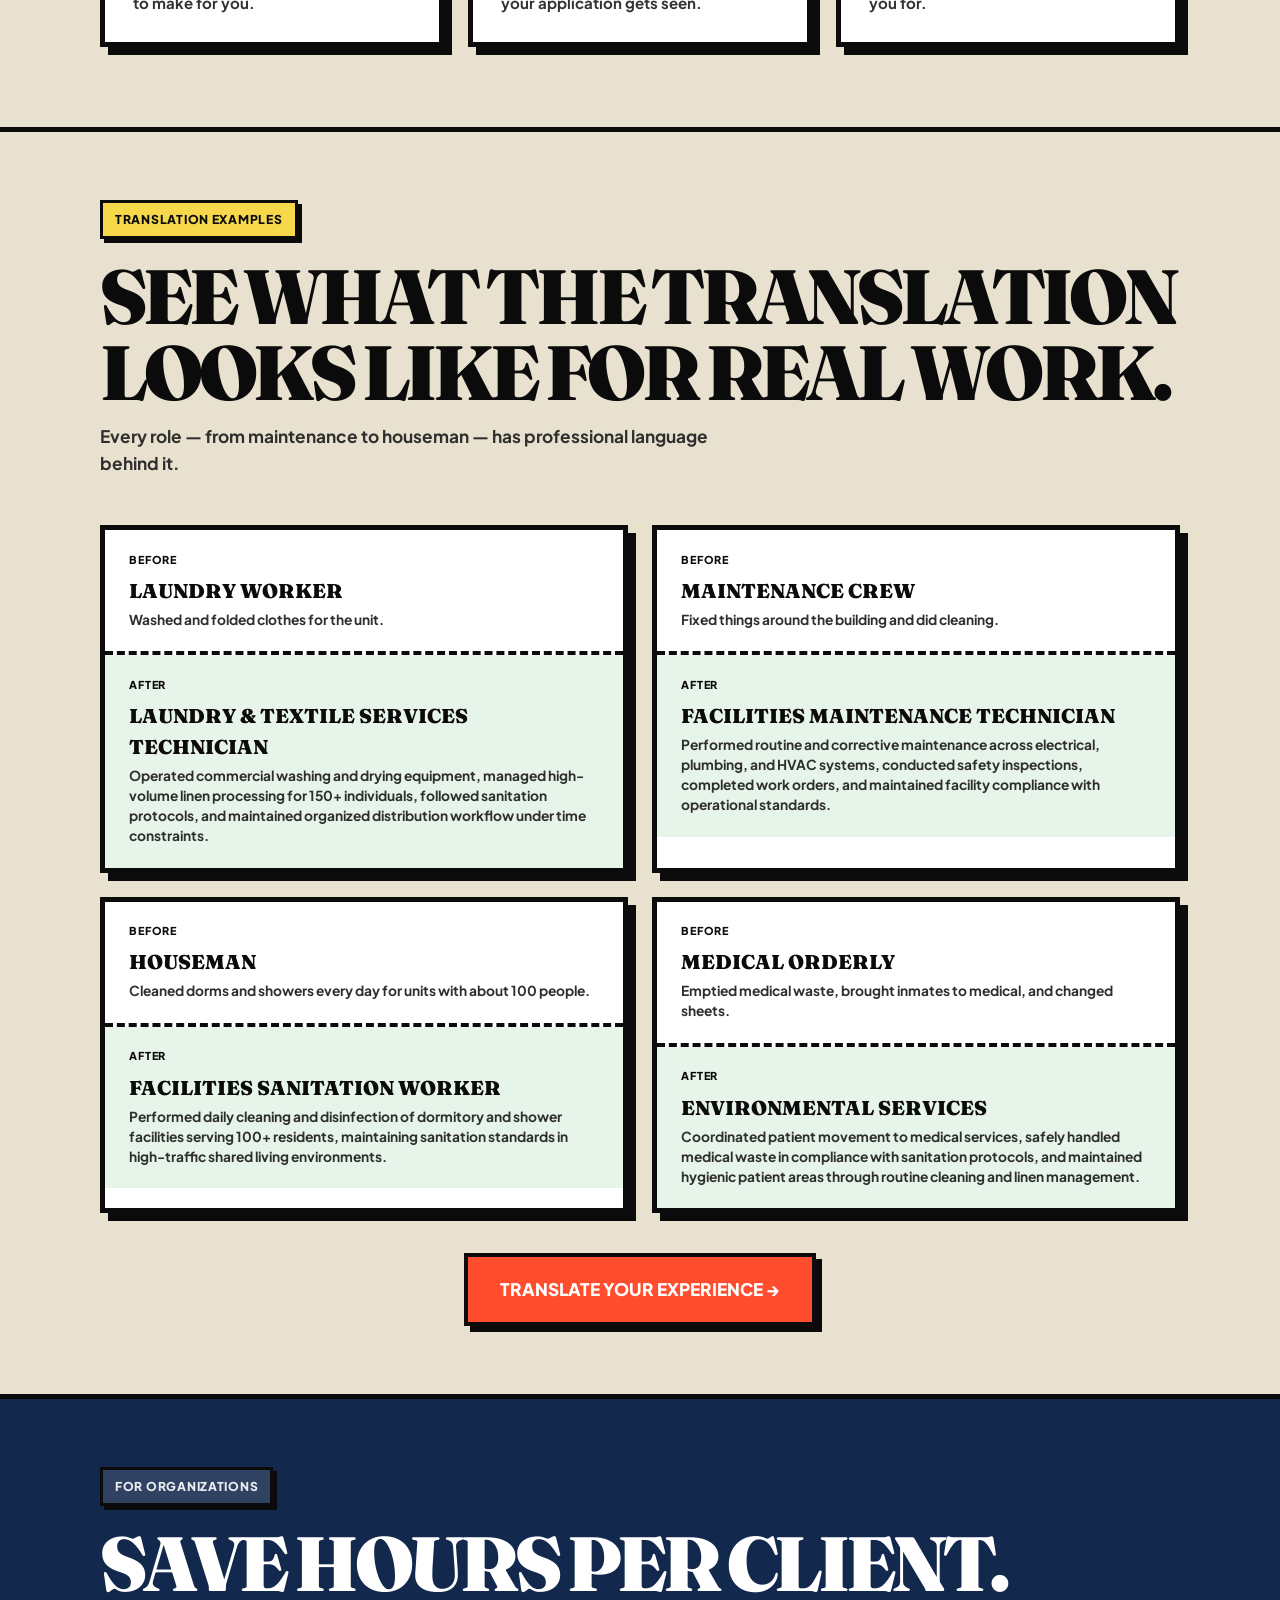
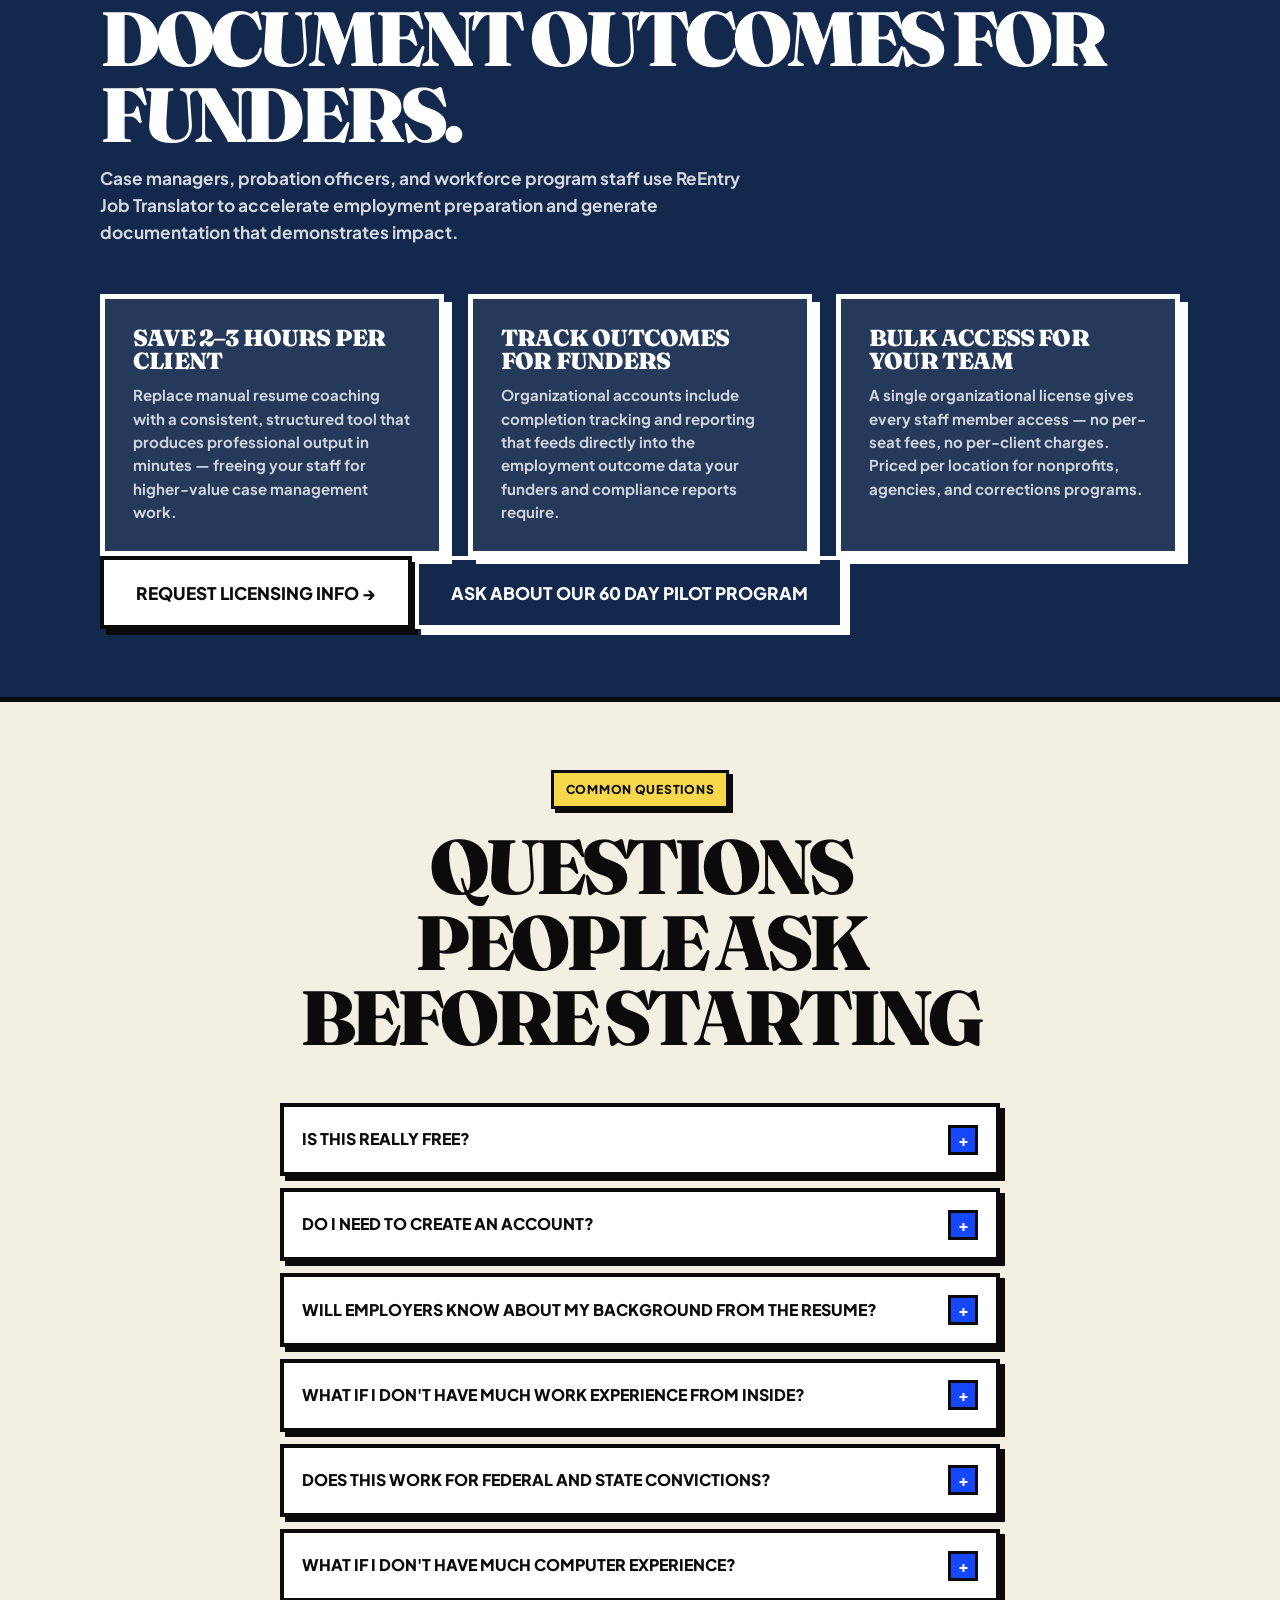
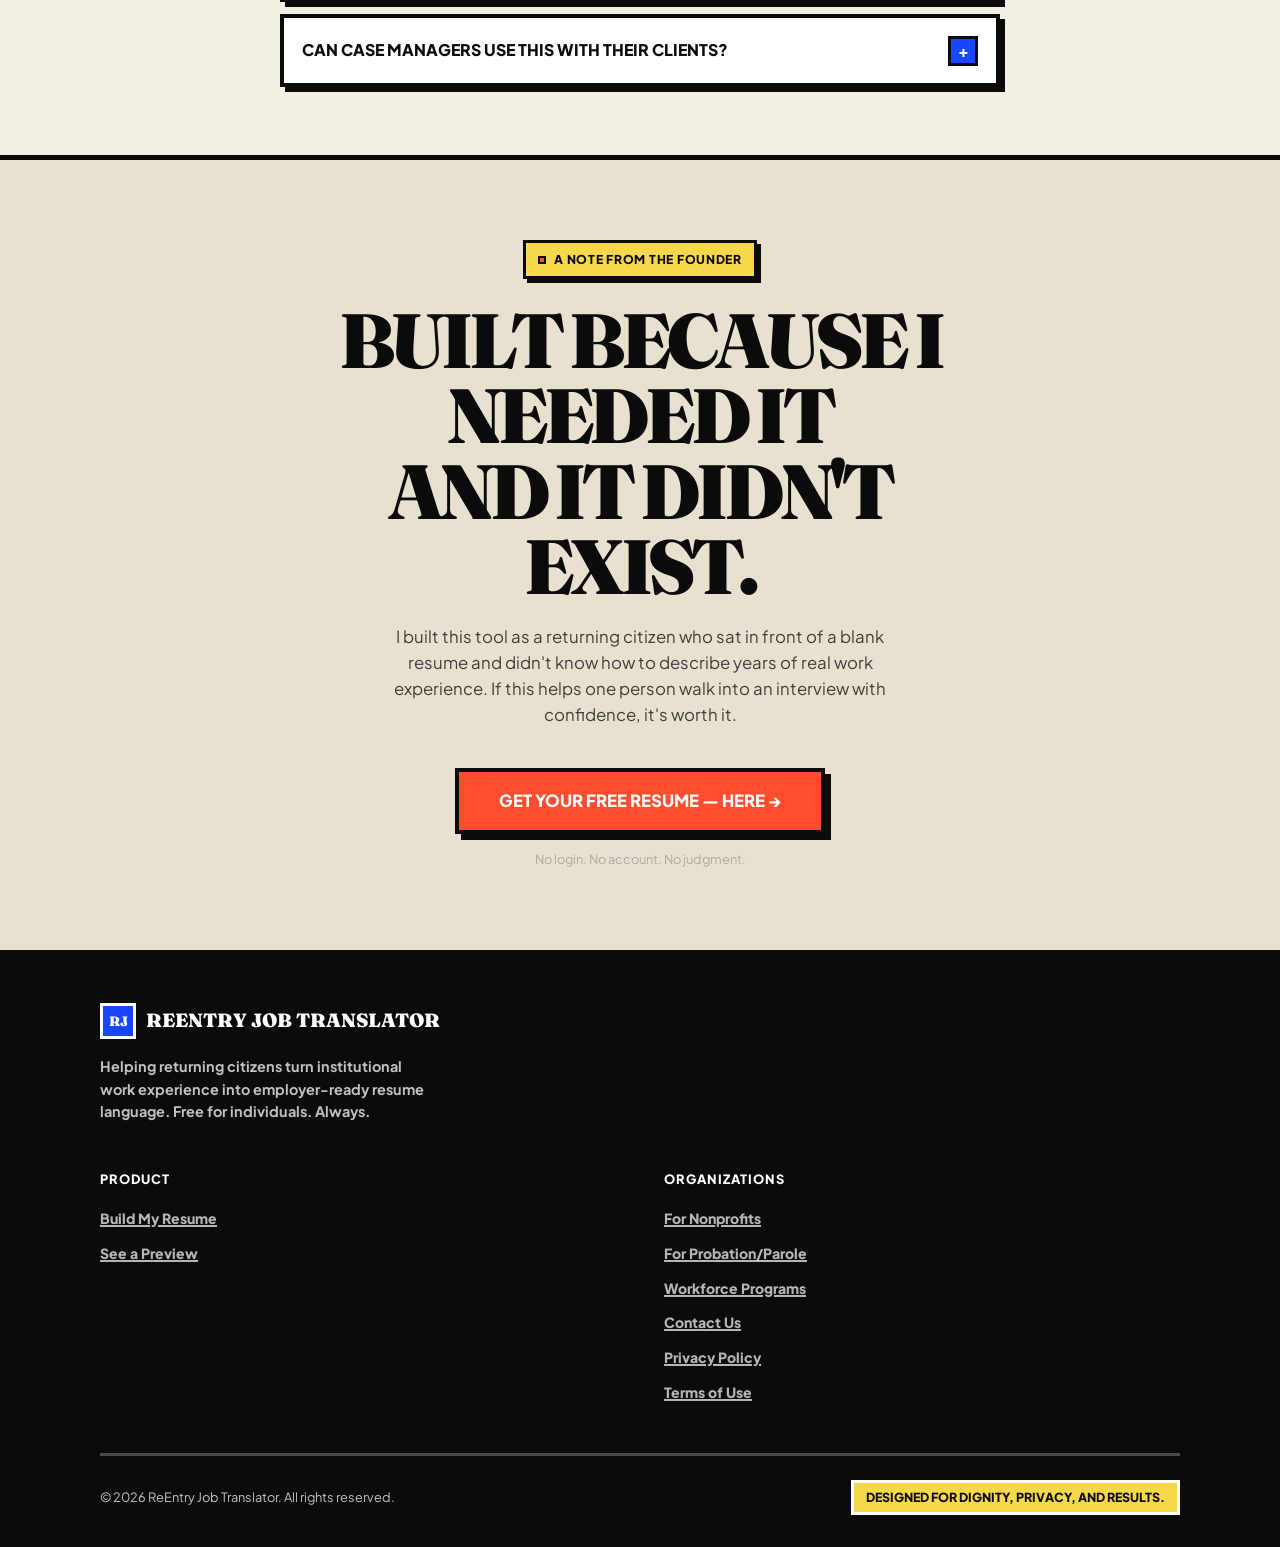
==== commit f2d30dac: "Adjust button styles and responsive design Updated CTA buttons profile" ====
--- a/index.html
+++ b/index.html
@@ -193,16 +193,17 @@
   display: inline-flex;
   align-items: center;
   justify-content: center;
-  gap: 8px;
+  gap: 10px;
   font-family: 'Plus Jakarta Sans', Arial, sans-serif;
   font-weight: 900;
-  font-size: 0.98rem;
-  padding: 0.95rem 1.35rem;
+  font-size: 1.08rem;
+  padding: 1.2rem 2rem;
   border: 4px solid var(--black);
   cursor: pointer;
   text-transform: uppercase;
   box-shadow: 6px 6px 0 var(--black);
   transition: transform 0.12s ease, box-shadow 0.12s ease;
+  min-height: 64px;
 }
 
 .btn-primary,
@@ -278,6 +279,12 @@
   line-height: 1.5;
   font-weight: 700;
   color: #242424;
+}
+
+.hero-actions .btn-primary {
+  font-size: 1.18rem;
+  padding: 1.35rem 2.4rem;
+  min-height: 72px;
 }
 
 .hero-actions {
@@ -762,14 +769,21 @@
 .fade-up-4 { animation-delay: 0.2s; opacity: 0; }
 
 /* ── Responsive ─────────────────────────────────────────────────── */
-@media (max-width: 900px) {
-  .hero-grid,
-  .steps-grid,
-  .why-grid,
-  .examples-grid,
-  .org-grid {
-    grid-template-columns: 1fr;
-  }
+@media (max-width: 600px) {
+  .btn-primary,
+  .btn-ghost,
+  .btn-terra,
+  .btn-white,
+  .btn-white-ghost {
+    font-size: 1rem;
+    padding: 1.1rem 1.4rem;
+    min-height: 60px;
+  }
+
+  .hero-actions .btn-primary {
+    min-height: 68px;
+  }
+}
 
   .hero-grid {
     transform: none;
--- a/css/reentry-theme.css
+++ b/css/reentry-theme.css
@@ -99,9 +99,14 @@
 .hero {
   background: var(--cream);
   color: var(--black);
-  padding: 76px 6%;
+
+  padding: 110px 6% 95px;
+
   text-align: left;
   border-bottom: 6px solid var(--black);
+
+  position: relative;
+  overflow: hidden;
 }
 
 .hero * {
@@ -109,31 +114,75 @@
 }
 
 .hero h1 {
-  font-size: clamp(46px, 9vw, 112px);
+  font-size: clamp(58px, 10vw, 128px);
+  line-height: 0.9;
+
   font-weight: 900;
-  margin-bottom: 22px;
+  margin-bottom: 30px;
+
   color: var(--black);
   text-transform: uppercase;
-  letter-spacing: -0.07em;
-  max-width: 980px;
+  letter-spacing: -0.08em;
+
+  max-width: 1100px;
 }
 
 .hero h1 em,
 .hero h1 span {
   display: inline-block;
+
   background: var(--blue);
   color: #ffffff;
-  padding: 0 10px 8px;
+
+  padding: 4px 14px 10px;
+
   font-style: normal;
   transform: rotate(-1deg);
+
+  border: 4px solid var(--black);
+  box-shadow: 5px 5px 0 var(--black);
 }
 
 .hero p {
-  font-size: clamp(19px, 2.4vw, 25px);
+  font-size: clamp(20px, 2.5vw, 28px);
+  line-height: 1.45;
+
   color: var(--black);
-  max-width: 760px;
-  margin: 0 0 32px;
+
+  max-width: 820px;
+  margin: 0 0 42px;
+
   font-weight: 700;
+}
+
+/* CTA spacing */
+.hero-actions {
+  display: flex;
+  flex-wrap: wrap;
+  gap: 18px;
+  margin-top: 12px;
+}
+
+/* Trust bar under CTA */
+.hero-trust {
+  display: flex;
+  flex-wrap: wrap;
+  gap: 10px;
+
+  margin-top: 34px;
+}
+
+.hero-trust span {
+  background: #ffffff;
+  border: 3px solid var(--black);
+
+  padding: 8px 12px;
+
+  font-size: 0.78rem;
+  font-weight: 900;
+  text-transform: uppercase;
+
+  box-shadow: 4px 4px 0 var(--black);
 }
 
 /* =========================
@@ -141,14 +190,25 @@
 ========================= */
 .btn,
 .primary {
-  display: inline-block;
+  display: inline-flex;
+  align-items: center;
+  justify-content: center;
+  gap: 10px;
+
   background: var(--red);
   color: #ffffff;
-  padding: 15px 24px;
+
+  padding: 20px 36px;
+  min-height: 68px;
+
   border-radius: 0;
   border: 4px solid var(--black);
+
+  font-size: 1.08rem;
   font-weight: 900;
-  text-transform: uppercase;
+  letter-spacing: 0.02em;
+  text-transform: uppercase;
+
   box-shadow: var(--shadow-md);
   transition: 0.12s ease;
 }
@@ -269,6 +329,51 @@
 }
 
 /* =========================
+   MOBILE HERO
+========================= */
+@media (max-width: 700px) {
+
+  .hero {
+    padding: 72px 6% 64px;
+  }
+
+  .hero h1 {
+    font-size: clamp(42px, 14vw, 72px);
+    line-height: 0.92;
+    margin-bottom: 22px;
+  }
+
+  .hero p {
+    font-size: 18px;
+    line-height: 1.5;
+    margin-bottom: 30px;
+  }
+
+  .hero-actions {
+    display: flex;
+    flex-direction: column;
+    gap: 14px;
+  }
+
+  .hero-actions .btn,
+  .hero-actions .primary {
+    width: 100%;
+  }
+
+  .hero-trust {
+    display: flex;
+    flex-wrap: wrap;
+    gap: 8px;
+  }
+
+  .hero-trust span {
+    width: 100%;
+    justify-content: center;
+  }
+
+}
+
+/* =========================
    FOOTER
 ========================= */
 footer {
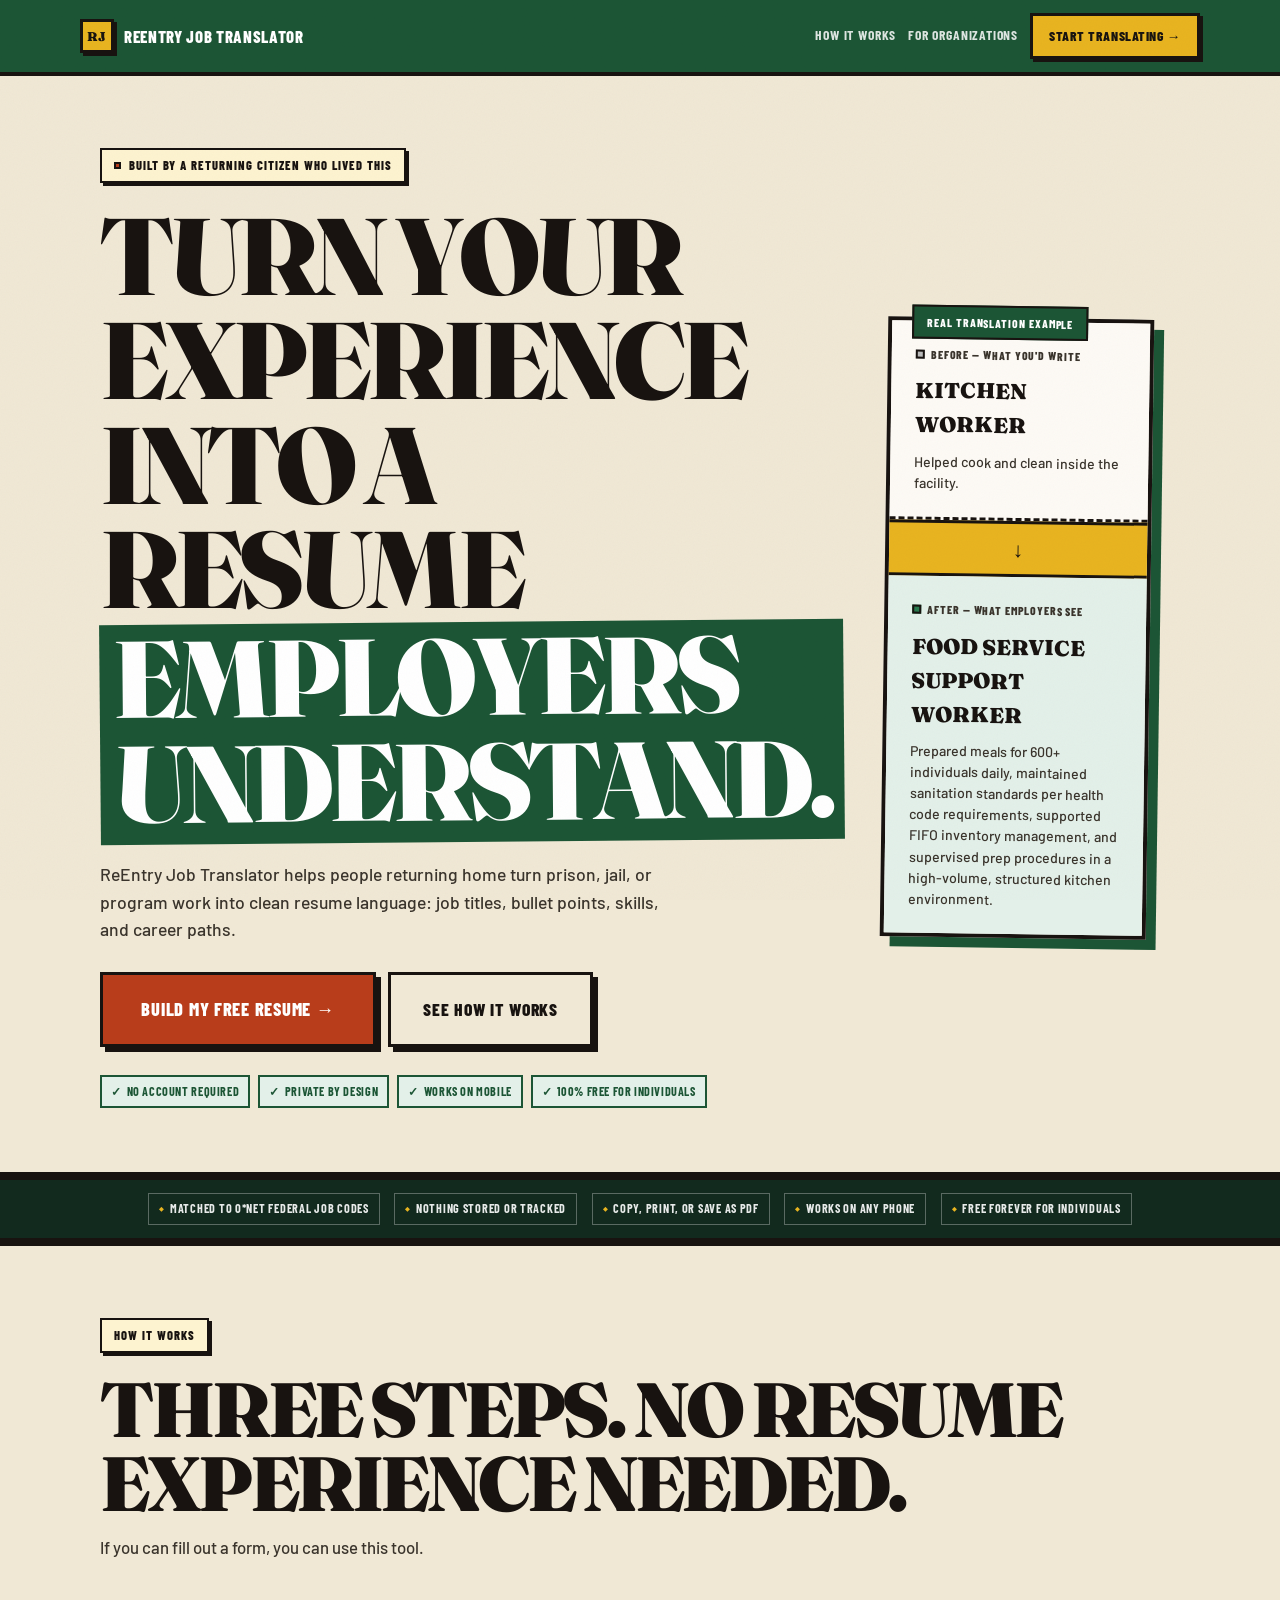
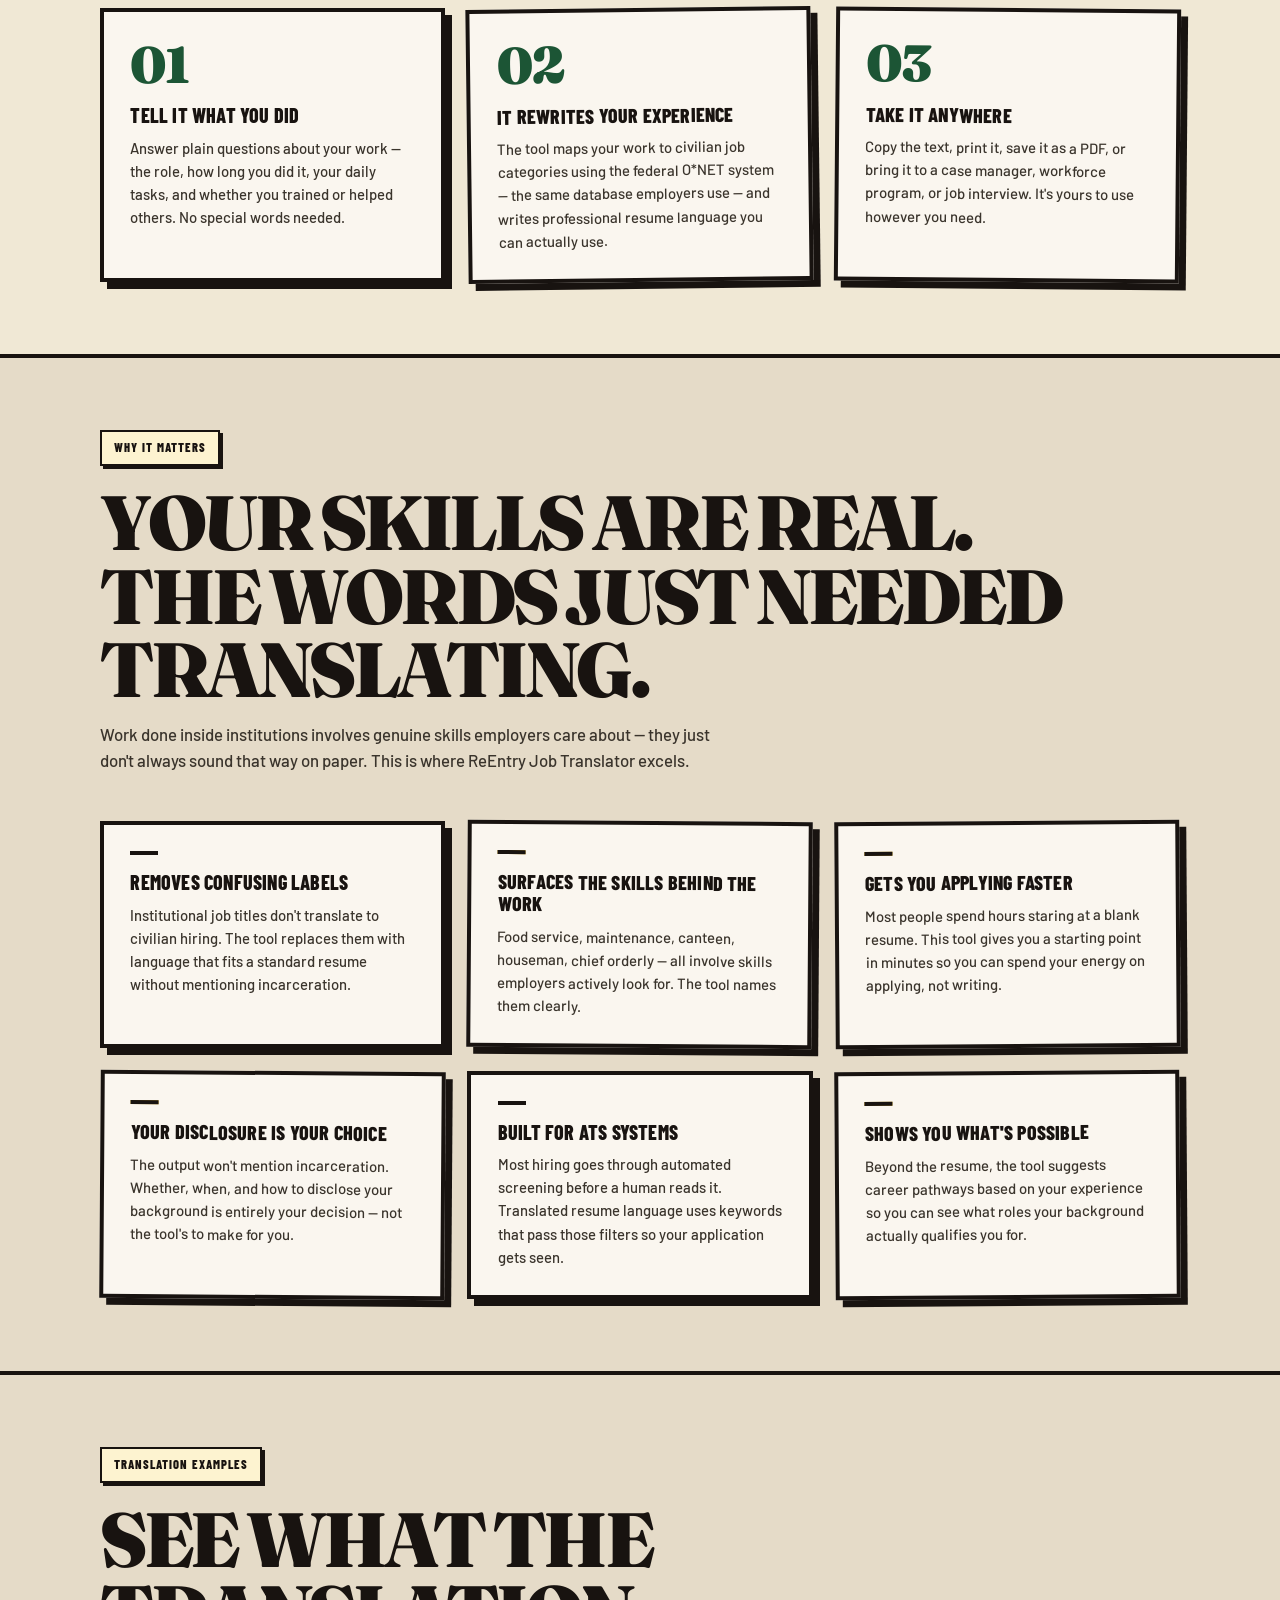
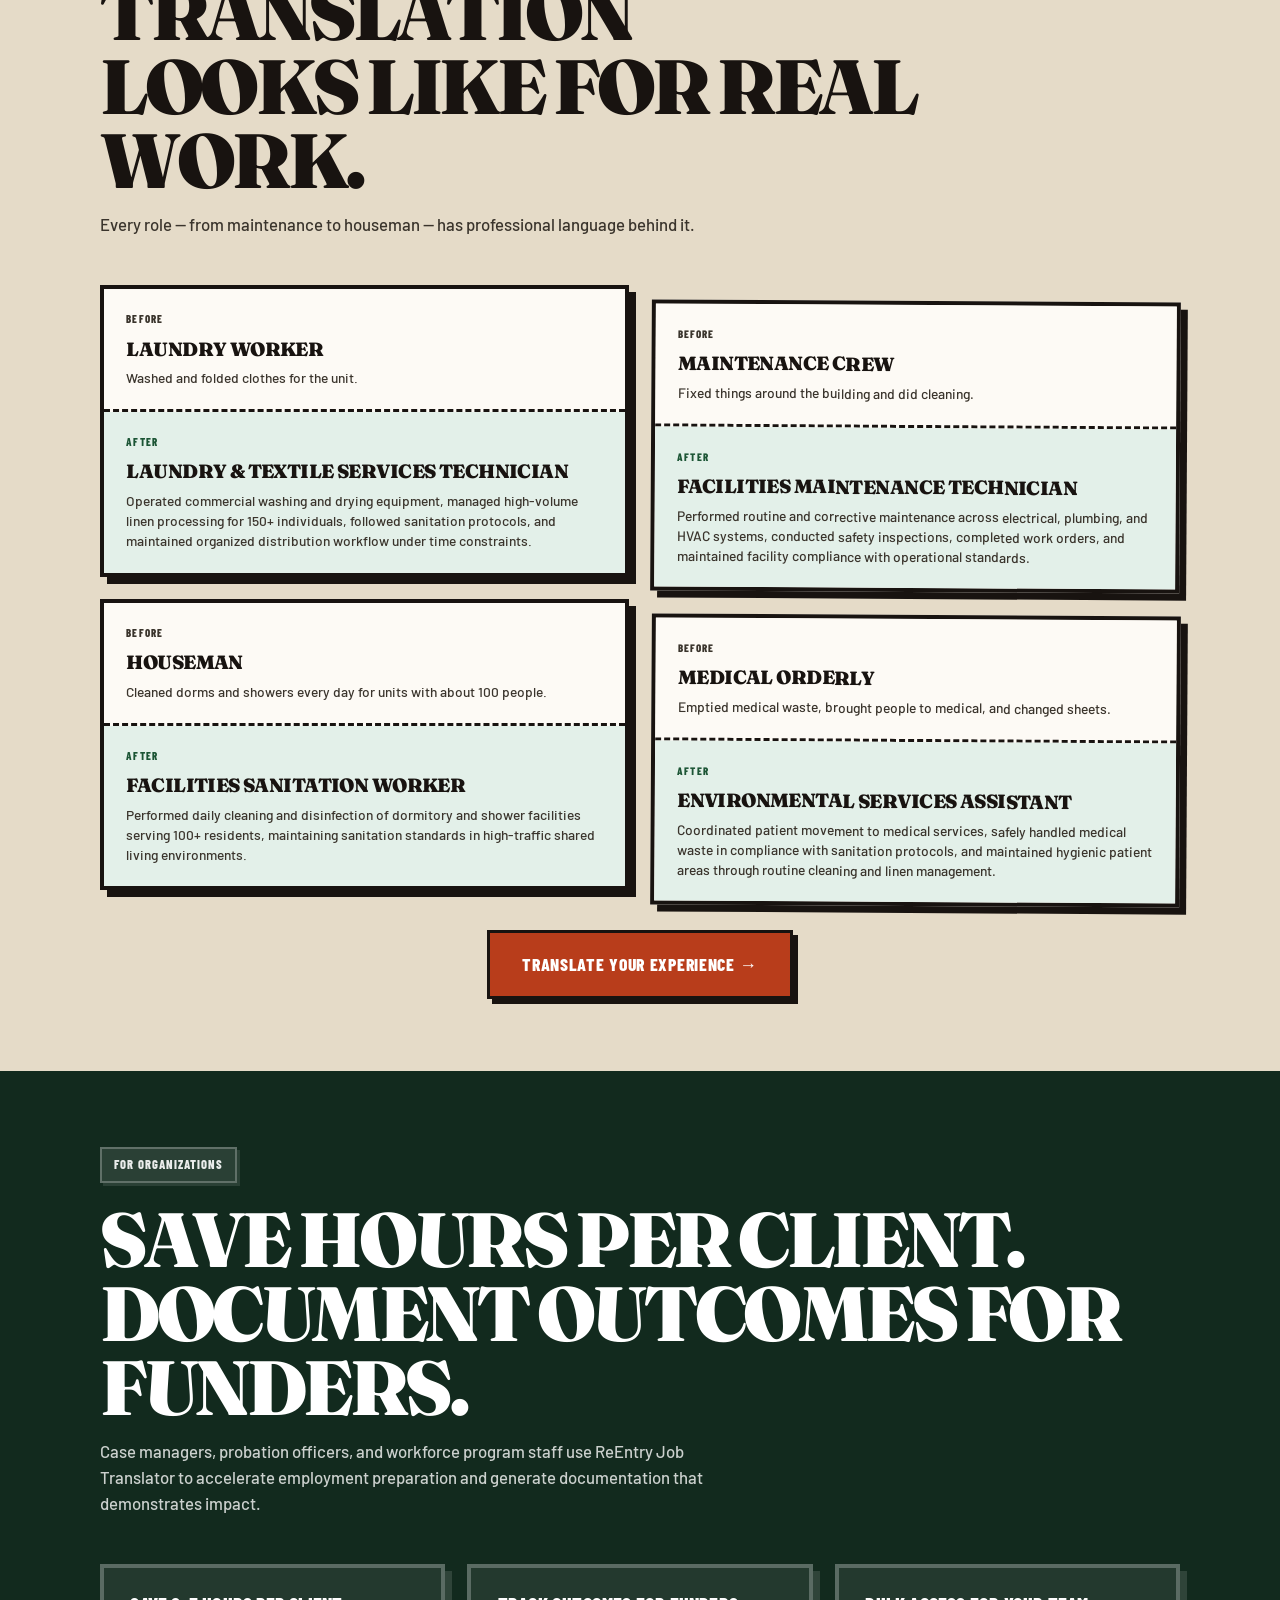
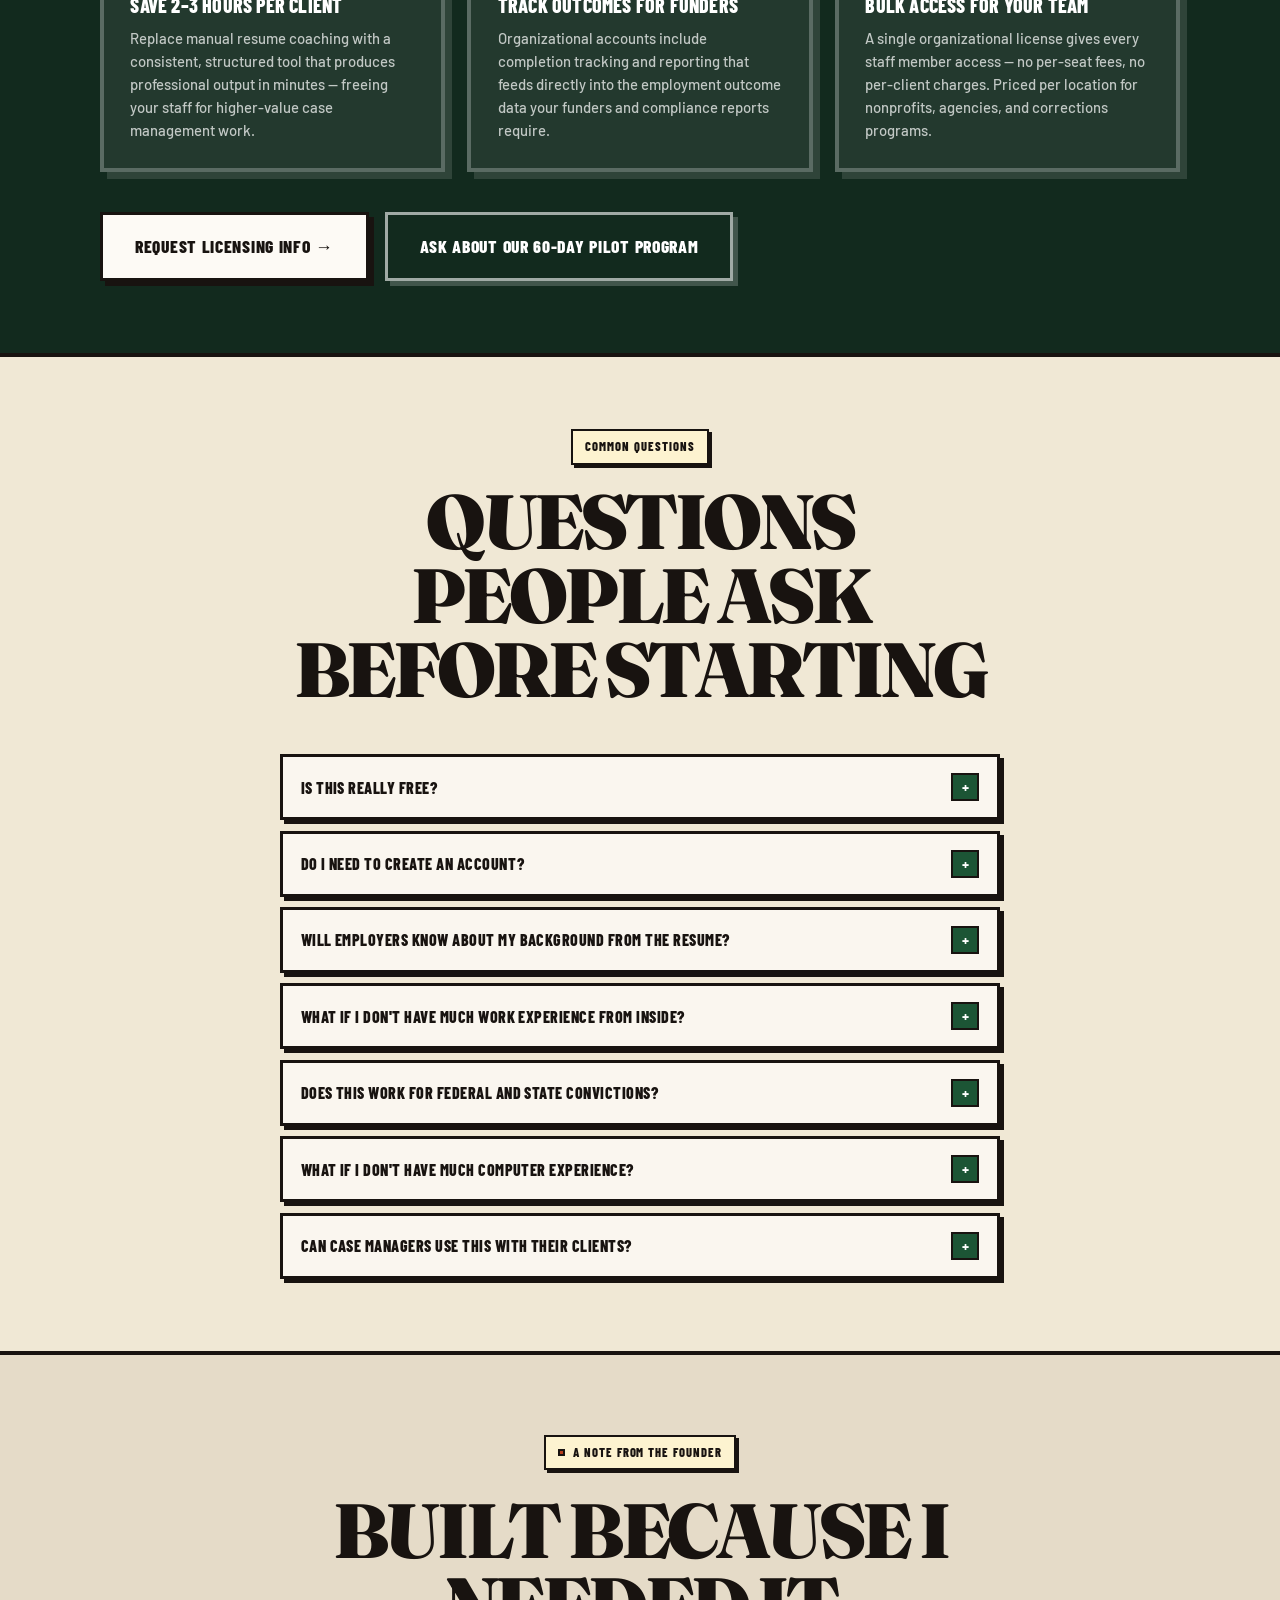
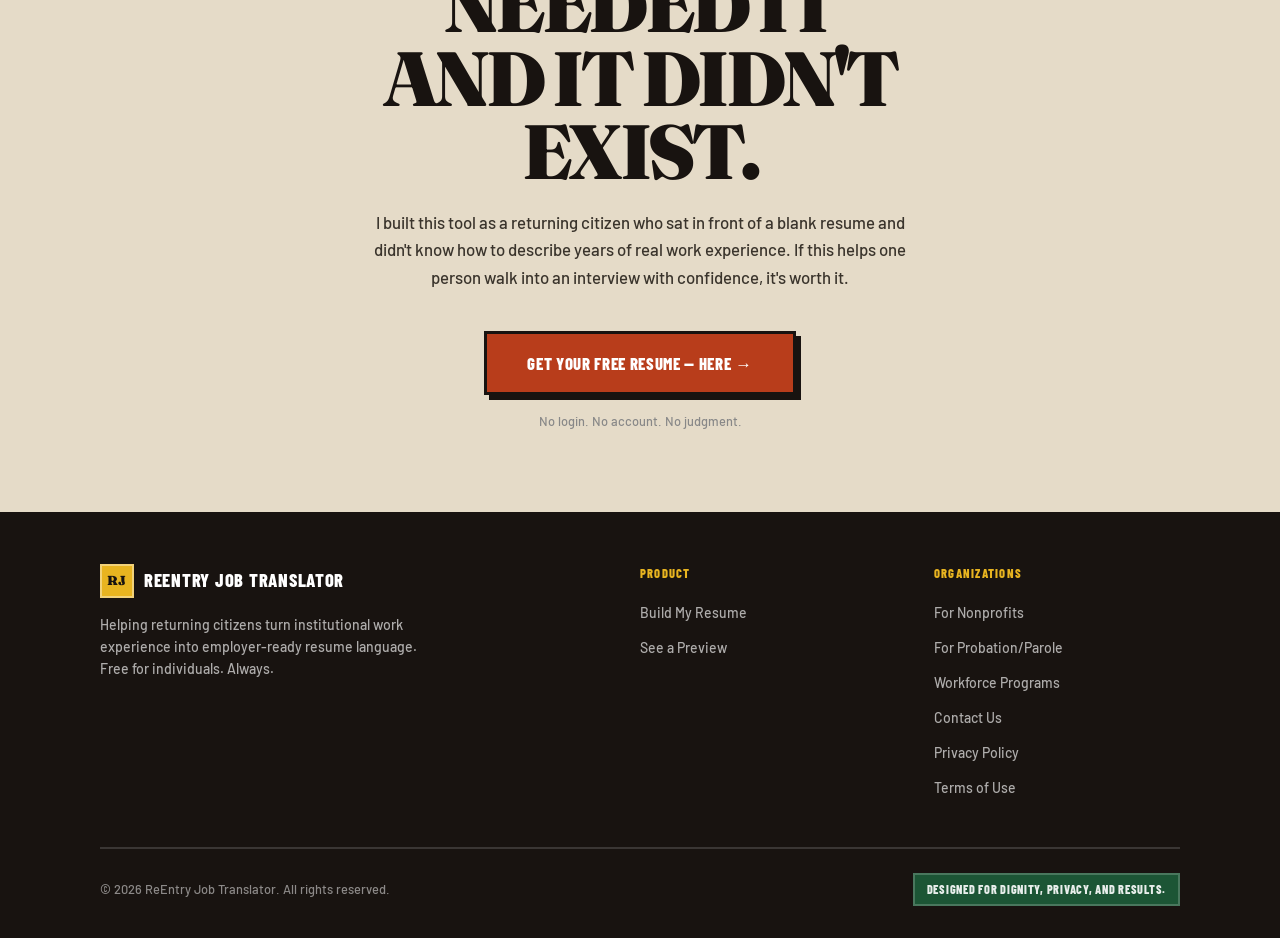
==== commit efc4d28a: "Add files via upload" ====
--- a/index.html
+++ b/index.html
@@ -12,86 +12,100 @@
 <meta name="twitter:card" content="summary_large_image">
 <link rel="preconnect" href="https://fonts.googleapis.com">
 <link rel="preconnect" href="https://fonts.gstatic.com" crossorigin>
-<link href="https://fonts.googleapis.com/css2?family=Fraunces:ital,opsz,wght@0,9..144,400;0,9..144,600;0,9..144,700;1,9..144,400&family=Plus+Jakarta+Sans:wght@300;400;500;600&display=swap" rel="stylesheet">
-
-<!-- Shared design system -->
-  <link rel="stylesheet" href="/css/reentry-theme.css">
-
-  <!-- Page CSS -->
-  
+<link href="https://fonts.googleapis.com/css2?family=Barlow:wght@400;500;600;700&family=Barlow+Condensed:wght@500;600;700;800&family=Fraunces:ital,opsz,wght@0,9..144,400;0,9..144,700;0,9..144,900;1,9..144,400&display=swap" rel="stylesheet">
 <style>
-/* ── Rough Civic / Brutalist ReEntry Homepage ───────────────────── */
+/* ── Civic / Cooperative ReEntry — Design v2 ─────────────────────── */
 :root {
-  --black: #0b0b0b;
-  --paper: #f3efe3;
-  --paper2: #faf7f2;
-  --white: #ffffff;
-  --blue: #1746ff;
-  --navy: #12284c;
-  --red: #ff4d2e;
-  --yellow: #f7d84b;
-  --green: #1f7a3f;
-  --muted: #3f3f3f;
-  --border: #0b0b0b;
+  --ink:        #181310;
+  --ink-soft:   #3a342c;
+  --cream:      #f0e8d5;
+  --cream-alt:  #e5dbc8;
+  --cream-card: #faf6ef;
+  --white:      #fdfaf5;
+  --green:      #1c5535;
+  --green-mid:  #2a7a4e;
+  --green-pale: #e3f0e9;
+  --rust:       #b83d1b;
+  --rust-pale:  #f5ebe6;
+  --gold:       #c99c18;
+  --gold-bright:#e8b420;
+  --gold-pale:  #fdf3d0;
+  --org-bg:     #122a1e;
+  --border:     var(--ink);
 }
 
 *, *::before, *::after { box-sizing: border-box; margin: 0; padding: 0; }
 html { scroll-behavior: smooth; }
+
 body {
-  font-family: 'Plus Jakarta Sans', Arial, Helvetica, sans-serif;
-  background: var(--paper);
-  color: var(--black);
+  font-family: 'Barlow', Arial, sans-serif;
+  background: var(--cream);
+  color: var(--ink);
   font-size: 16px;
-  line-height: 1.55;
+  line-height: 1.58;
   -webkit-font-smoothing: antialiased;
+  position: relative;
+}
+
+/* Grain overlay — printed feel */
+body::before {
+  content: '';
+  position: fixed;
+  inset: 0;
+  background-image: url("data:image/svg+xml,%3Csvg xmlns='http://www.w3.org/2000/svg' width='200' height='200'%3E%3Cfilter id='n'%3E%3CfeTurbulence type='fractalNoise' baseFrequency='0.75' numOctaves='4' stitchTiles='stitch'/%3E%3C/filter%3E%3Crect width='200' height='200' filter='url(%23n)' opacity='0.035'/%3E%3C/svg%3E");
+  pointer-events: none;
+  z-index: 9999;
+  mix-blend-mode: multiply;
 }
 
 a { color: inherit; text-decoration: none; }
-p { color: var(--muted); }
+p { color: var(--ink-soft); font-weight: 500; }
 
 h1, h2, h3 {
   font-family: 'Fraunces', Georgia, serif;
-  line-height: 0.98;
-  letter-spacing: -0.055em;
-  color: var(--black);
+  line-height: 0.96;
+  letter-spacing: -0.045em;
+  color: var(--ink);
 }
 
 h1 {
-  font-size: clamp(3rem, 9vw, 7rem);
+  font-size: clamp(3rem, 9vw, 6.8rem);
   font-weight: 900;
   text-transform: uppercase;
 }
 
 h2 {
-  font-size: clamp(2.4rem, 6vw, 5.2rem);
+  font-size: clamp(2.2rem, 6vw, 5rem);
   font-weight: 900;
   text-transform: uppercase;
 }
 
 h3 {
-  font-size: 1.45rem;
-  font-weight: 900;
-  text-transform: uppercase;
-  letter-spacing: -0.035em;
-}
-
-/* ── Layout ─────────────────────────────────────────────────────── */
-.container { max-width: 1120px; margin: 0 auto; padding: 0 1.25rem; }
-.container-narrow { max-width: 760px; margin: 0 auto; padding: 0 1.25rem; }
+  font-family: 'Barlow Condensed', Arial Narrow, sans-serif;
+  font-size: 1.25rem;
+  font-weight: 800;
+  text-transform: uppercase;
+  letter-spacing: 0.01em;
+  line-height: 1.1;
+}
+
+/* ── Layout ────────────────────────────────────────────────────────── */
+.container       { max-width: 1120px; margin: 0 auto; padding: 0 1.25rem; }
+.container-narrow{ max-width: 760px;  margin: 0 auto; padding: 0 1.25rem; }
 
 section {
-  padding: 4.25rem 0;
-  border-top: 5px solid var(--black);
-}
-
-/* ── Nav ────────────────────────────────────────────────────────── */
+  padding: 4.5rem 0;
+  border-top: 4px solid var(--ink);
+}
+
+/* ── Nav ─────────────────────────────────────────────────────────── */
 nav {
   position: sticky;
   top: 0;
   z-index: 100;
-  background: var(--paper);
-  border-bottom: 5px solid var(--black);
-  padding: 0.85rem 1rem;
+  background: var(--green);
+  border-bottom: 4px solid var(--ink);
+  padding: 0.8rem 1rem;
 }
 
 .nav-inner {
@@ -104,87 +118,96 @@
 }
 
 .nav-logo {
+  font-family: 'Barlow Condensed', Arial Narrow, sans-serif;
+  font-size: 1.05rem;
+  font-weight: 800;
+  color: #fff;
+  display: flex;
+  align-items: center;
+  gap: 10px;
+  text-transform: uppercase;
+  letter-spacing: 0.04em;
+}
+
+.nav-logo-mark {
+  width: 34px;
+  height: 34px;
+  background: var(--gold-bright);
+  border: 3px solid var(--ink);
+  color: var(--ink);
+  display: flex;
+  align-items: center;
+  justify-content: center;
+  font-size: 0.8rem;
+  font-weight: 900;
+  box-shadow: 3px 3px 0 var(--ink);
   font-family: 'Fraunces', Georgia, serif;
-  font-size: 1.1rem;
-  font-weight: 900;
-  color: var(--black);
-  display: flex;
-  align-items: center;
-  gap: 10px;
-  text-transform: uppercase;
-  letter-spacing: -0.04em;
-}
-
-.nav-logo-mark {
-  width: 36px;
-  height: 36px;
-  background: var(--blue);
-  border: 3px solid var(--black);
-  color: #fff;
-  display: flex;
-  align-items: center;
-  justify-content: center;
+}
+
+.nav-right { display: flex; align-items: center; gap: 0.75rem; flex-wrap: wrap; }
+
+.nav-link {
+  font-family: 'Barlow Condensed', Arial Narrow, sans-serif;
   font-size: 0.85rem;
-  font-weight: 900;
-  box-shadow: 4px 4px 0 var(--black);
-}
-
-.nav-right { display: flex; align-items: center; gap: 0.75rem; flex-wrap: wrap; }
-
-.nav-link {
-  font-size: 0.82rem;
-  font-weight: 900;
-  color: var(--black);
-  text-transform: uppercase;
-  border-bottom: 3px solid transparent;
-}
-
-.nav-link:hover { border-bottom-color: var(--black); }
+  font-weight: 700;
+  color: rgba(255,255,255,0.85);
+  text-transform: uppercase;
+  letter-spacing: 0.06em;
+  border-bottom: 2px solid transparent;
+  transition: color 0.15s, border-color 0.15s;
+}
+
+.nav-link:hover { color: #fff; border-bottom-color: var(--gold-bright); }
 
 .nav-cta {
-  background: var(--yellow);
-  color: var(--black);
-  font-size: 0.82rem;
-  font-weight: 900;
-  padding: 0.65rem 1rem;
-  border: 3px solid var(--black);
-  text-transform: uppercase;
-  box-shadow: 4px 4px 0 var(--black);
+  background: var(--gold-bright);
+  color: var(--ink);
+  font-family: 'Barlow Condensed', Arial Narrow, sans-serif;
+  font-size: 0.85rem;
+  font-weight: 800;
+  padding: 0.6rem 1rem;
+  border: 3px solid var(--ink);
+  text-transform: uppercase;
+  letter-spacing: 0.04em;
+  box-shadow: 3px 3px 0 var(--ink);
   white-space: nowrap;
+  transition: transform 0.1s, box-shadow 0.1s;
 }
 
 .nav-cta:hover {
   transform: translate(2px, 2px);
-  box-shadow: 2px 2px 0 var(--black);
-}
-
-/* ── Tags & Buttons ─────────────────────────────────────────────── */
+  box-shadow: 1px 1px 0 var(--ink);
+}
+
+/* ── Tags ───────────────────────────────────────────────────────── */
 .founder-tag,
 .section-tag {
   display: inline-flex;
   align-items: center;
   gap: 8px;
-  background: var(--yellow);
-  border: 3px solid var(--black);
-  padding: 7px 12px;
-  font-size: 0.76rem;
-  font-weight: 900;
-  color: var(--black);
+  background: var(--gold-pale);
+  border: 2.5px solid var(--ink);
+  padding: 6px 12px;
+  font-family: 'Barlow Condensed', Arial Narrow, sans-serif;
+  font-size: 0.78rem;
+  font-weight: 800;
+  color: var(--ink);
   margin-bottom: 1.25rem;
   text-transform: uppercase;
-  letter-spacing: 0.06em;
-  box-shadow: 4px 4px 0 var(--black);
+  letter-spacing: 0.08em;
+  box-shadow: 3px 3px 0 var(--ink);
 }
 
 .founder-tag::before {
   content: '';
-  width: 8px;
-  height: 8px;
-  background: var(--red);
-  border: 2px solid var(--black);
+  width: 7px;
+  height: 7px;
+  background: var(--rust);
+  border: 2px solid var(--ink);
   flex-shrink: 0;
 }
 
+/* ── Buttons ──────────────────────────────────────────────────────── */
 .btn-primary,
 .btn-ghost,
 .btn-terra,
@@ -194,69 +217,83 @@
   align-items: center;
   justify-content: center;
   gap: 10px;
-  font-family: 'Plus Jakarta Sans', Arial, sans-serif;
-  font-weight: 900;
-  font-size: 1.08rem;
-  padding: 1.2rem 2rem;
-  border: 4px solid var(--black);
+  font-family: 'Barlow Condensed', Arial Narrow, sans-serif;
+  font-weight: 800;
+  font-size: 1.1rem;
+  letter-spacing: 0.04em;
+  padding: 1.1rem 2rem;
+  border: 3.5px solid var(--ink);
   cursor: pointer;
   text-transform: uppercase;
-  box-shadow: 6px 6px 0 var(--black);
-  transition: transform 0.12s ease, box-shadow 0.12s ease;
-  min-height: 64px;
+  box-shadow: 5px 5px 0 var(--ink);
+  transition: transform 0.1s ease, box-shadow 0.1s ease;
+  min-height: 60px;
 }
 
 .btn-primary,
 .btn-terra {
-  background: var(--red);
+  background: var(--rust);
   color: white;
 }
 
 .btn-ghost {
-  background: var(--paper);
-  color: var(--black);
+  background: var(--cream);
+  color: var(--ink);
 }
 
 .btn-white {
   background: var(--white);
-  color: var(--black);
+  color: var(--ink);
 }
 
 .btn-white-ghost {
   background: transparent;
   color: white;
-  border-color: white;
-  box-shadow: 6px 6px 0 white;
+  border-color: rgba(255,255,255,0.6);
+  box-shadow: 5px 5px 0 rgba(255,255,255,0.2);
 }
 
 .btn-primary:hover,
 .btn-ghost:hover,
 .btn-terra:hover,
-.btn-white:hover,
+.btn-white:hover {
+  transform: translate(2px, 2px);
+  box-shadow: 2px 2px 0 var(--ink);
+}
+
 .btn-white-ghost:hover {
   transform: translate(2px, 2px);
-  box-shadow: 2px 2px 0 var(--black);
-}
-
-.btn-white-ghost:hover {
-  box-shadow: 2px 2px 0 white;
-}
-
-/* ── Hero ───────────────────────────────────────────────────────── */
+  box-shadow: 2px 2px 0 rgba(255,255,255,0.2);
+  border-color: white;
+}
+
+/* ── Hero ────────────────────────────────────────────────────────── */
 .hero {
   padding: 4.5rem 0 4rem;
-  background: var(--paper);
+  background: var(--cream);
   border-top: none;
-  border-bottom: 5px solid var(--black);
+  border-bottom: 4px solid var(--ink);
   overflow: hidden;
 }
 
 .hero-grid {
   display: grid;
-  grid-template-columns: 1.08fr 0.92fr;
-  gap: 2.25rem;
-  align-items: center;
-  transform: rotate(-0.25deg);
+  grid-template-columns: 1.1fr 0.9fr;
+  gap: 2.5rem;
+  align-items: center;
+}
+
+.hero-eyebrow {
+  display: flex;
+  align-items: center;
+  gap: 0.75rem;
+  margin-bottom: 1.1rem;
+}
+
+.hero-eyebrow-line {
+  width: 32px;
+  height: 3px;
+  background: var(--green);
 }
 
 .hero-headline {
@@ -265,307 +302,338 @@
 
 .hero-headline em {
   display: inline-block;
-  background: var(--blue);
+  background: var(--green);
   color: #fff;
-  padding: 0 0.12em 0.08em;
+  padding: 0.02em 0.12em 0.08em;
   font-style: normal;
-  transform: rotate(0.8deg);
+  transform: rotate(-0.5deg);
 }
 
 .hero-sub {
-  font-size: 1.13rem;
+  font-size: 1.1rem;
   margin-bottom: 1.8rem;
   max-width: 560px;
-  line-height: 1.5;
-  font-weight: 700;
-  color: #242424;
-}
-
-.hero-actions .btn-primary {
-  font-size: 1.18rem;
-  padding: 1.35rem 2.4rem;
-  min-height: 72px;
+  line-height: 1.55;
+  font-weight: 500;
+  color: var(--ink-soft);
 }
 
 .hero-actions {
   display: flex;
   flex-wrap: wrap;
   gap: 12px;
-  margin-bottom: 1.8rem;
+  margin-bottom: 1.75rem;
+}
+
+.hero-actions .btn-primary {
+  font-size: 1.15rem;
+  padding: 1.25rem 2.4rem;
+  min-height: 68px;
 }
 
 .hero-trust {
   display: flex;
   flex-wrap: wrap;
-  gap: 0.55rem;
-  font-size: 0.75rem;
-  color: var(--black);
-  font-weight: 900;
-  text-transform: uppercase;
+  gap: 0.5rem;
+  font-family: 'Barlow Condensed', Arial Narrow, sans-serif;
+  font-size: 0.76rem;
+  color: var(--ink);
+  font-weight: 700;
+  text-transform: uppercase;
+  letter-spacing: 0.05em;
 }
 
 .hero-trust span {
   display: inline-flex;
   align-items: center;
   gap: 5px;
-  background: white;
-  border: 2px solid var(--black);
-  padding: 5px 8px;
+  background: var(--green-pale);
+  border: 2px solid var(--green);
+  padding: 5px 9px;
+  color: var(--green);
 }
 
 .hero-trust span::before {
   content: '✓';
-  color: var(--green);
   font-weight: 900;
 }
 
-/* ── Before/After Card ──────────────────────────────────────────── */
+/* ── Before/After Card ───────────────────────────────────────────── */
 .transform-card {
-  background: var(--white);
-  border: 5px solid var(--black);
-  box-shadow: 12px 12px 0 var(--black);
+  background: var(--cream-card);
+  border: 4px solid var(--ink);
+  box-shadow: 10px 10px 0 var(--green);
   overflow: visible;
   position: relative;
-  transform: rotate(1deg);
+  transform: rotate(0.8deg);
 }
 
 .transform-label {
   position: absolute;
-  top: -18px;
-  left: 24px;
-  background: var(--red);
+  top: -16px;
+  left: 20px;
+  background: var(--green);
   color: #fff;
+  font-family: 'Barlow Condensed', Arial Narrow, sans-serif;
   font-size: 0.72rem;
-  font-weight: 900;
+  font-weight: 800;
   letter-spacing: 0.08em;
   text-transform: uppercase;
-  padding: 7px 14px;
-  border: 3px solid var(--black);
+  padding: 6px 13px;
+  border: 2.5px solid var(--ink);
   white-space: nowrap;
 }
 
 .transform-before,
 .transform-after {
-  padding: 1.55rem 1.55rem;
+  padding: 1.5rem;
 }
 
 .transform-before {
   background: var(--white);
-  border-bottom: 4px dashed var(--black);
+  border-bottom: 3px dashed var(--ink);
 }
 
 .transform-after {
-  background: #e7f4ea;
+  background: var(--green-pale);
 }
 
 .transform-tag {
+  font-family: 'Barlow Condensed', Arial Narrow, sans-serif;
   font-size: 0.72rem;
-  font-weight: 900;
+  font-weight: 800;
   letter-spacing: 0.08em;
   text-transform: uppercase;
-  margin-bottom: 0.75rem;
+  margin-bottom: 0.7rem;
   display: flex;
   align-items: center;
   gap: 6px;
-  color: var(--black);
+  color: var(--ink-soft);
 }
 
 .transform-tag .dot {
   width: 9px;
   height: 9px;
-  border: 2px solid var(--black);
-}
-
-.transform-tag.before .dot { background: #ccc; }
-.transform-tag.after .dot { background: var(--green); }
+  border: 2px solid var(--ink);
+}
+
+.transform-tag.before .dot { background: #bbb; }
+.transform-tag.after  .dot { background: var(--green-mid); }
 
 .transform-title {
   font-family: 'Fraunces', Georgia, serif;
-  font-size: 1.45rem;
+  font-size: 1.35rem;
   font-weight: 900;
-  margin-bottom: 0.55rem;
-  color: var(--black);
+  margin-bottom: 0.5rem;
+  color: var(--ink);
   text-transform: uppercase;
 }
 
 .transform-desc {
-  font-size: 0.92rem;
-  color: #222;
-  line-height: 1.45;
-  font-weight: 700;
+  font-size: 0.88rem;
+  color: var(--ink-soft);
+  line-height: 1.5;
+  font-weight: 500;
 }
 
 .transform-arrow {
   text-align: center;
-  padding: 0.6rem;
-  background: var(--yellow);
-  color: var(--black);
-  font-size: 1.4rem;
+  padding: 0.55rem;
+  background: var(--gold-bright);
+  color: var(--ink);
+  font-size: 1.3rem;
   font-weight: 900;
-  border-bottom: 4px solid var(--black);
-}
-
-/* ── Trust bar ──────────────────────────────────────────────────── */
+  border-bottom: 3px solid var(--ink);
+  border-top: 3px solid var(--ink);
+}
+
+/* ── Trust bar ───────────────────────────────────────────────────── */
 .trust-bar {
-  background: var(--black);
+  background: var(--org-bg);
   color: white;
-  padding: 14px 0;
+  padding: 13px 0;
+  border-top: 4px solid var(--ink);
+  border-bottom: 4px solid var(--ink);
 }
 
 .trust-bar-inner {
   display: flex;
   flex-wrap: wrap;
   justify-content: center;
-  gap: 0.75rem 1rem;
+  gap: 0.6rem 0.9rem;
 }
 
 .trust-item {
-  position: relative;
-  color: white;
-  font-weight: 900;
-  text-transform: uppercase;
-  font-size: 0.74rem;
-  letter-spacing: 0.04em;
-  border: 2px solid white;
-  padding: 5px 9px;
-}
-
-.trust-item::before { content: none; }
-
-/* ── Section headers ────────────────────────────────────────────── */
+  color: rgba(255,255,255,0.9);
+  font-family: 'Barlow Condensed', Arial Narrow, sans-serif;
+  font-weight: 700;
+  text-transform: uppercase;
+  font-size: 0.76rem;
+  letter-spacing: 0.06em;
+  border: 1.5px solid rgba(255,255,255,0.3);
+  padding: 5px 10px;
+  display: flex;
+  align-items: center;
+  gap: 5px;
+}
+
+.trust-item::before {
+  content: '◆';
+  font-size: 0.4rem;
+  color: var(--gold-bright);
+}
+
+/* ── Section headers ─────────────────────────────────────────────── */
 .section-header { margin-bottom: 0.75rem; }
 
 .section-header p {
-  font-size: 1.08rem;
-  max-width: 650px;
-  font-weight: 700;
-  color: #2e2e2e;
+  font-size: 1.05rem;
+  max-width: 640px;
+  font-weight: 500;
+  color: var(--ink-soft);
   margin-top: 0.85rem;
-}
-
-/* ── Cards / Grids ──────────────────────────────────────────────── */
+  line-height: 1.55;
+}
+
+/* ── Grids & Cards ───────────────────────────────────────────────── */
 .steps-grid,
 .why-grid,
 .examples-grid,
 .org-grid {
   display: grid;
-  gap: 1.5rem;
+  gap: 1.4rem;
   margin-top: 3rem;
 }
 
-.steps-grid { grid-template-columns: repeat(3, 1fr); }
-.why-grid { grid-template-columns: repeat(3, 1fr); }
+.steps-grid    { grid-template-columns: repeat(3, 1fr); }
+.why-grid      { grid-template-columns: repeat(3, 1fr); }
 .examples-grid { grid-template-columns: repeat(2, 1fr); }
-.org-grid { grid-template-columns: repeat(3, 1fr); }
+.org-grid      { grid-template-columns: repeat(3, 1fr); }
 
 .step-card,
 .why-card,
 .example-card,
 .org-card,
 .email-card {
-  border: 5px solid var(--black);
-  background: var(--white);
-  box-shadow: 8px 8px 0 var(--black);
+  border: 4px solid var(--ink);
+  background: var(--cream-card);
+  box-shadow: 7px 7px 0 var(--ink);
 }
 
 .step-card,
 .why-card,
 .org-card {
-  padding: 1.75rem;
-}
-
-.step-card:nth-child(2) { transform: rotate(-0.8deg); }
-.step-card:nth-child(3) { transform: rotate(0.6deg); }
-.why-card:nth-child(2n) { transform: rotate(0.45deg); }
-.why-card:nth-child(3n) { transform: rotate(-0.45deg); }
-.example-card:nth-child(2n) { transform: translateY(18px) rotate(0.4deg); }
+  padding: 1.65rem;
+}
+
+.step-card:nth-child(2) { transform: rotate(-0.7deg); }
+.step-card:nth-child(3) { transform: rotate(0.5deg); }
+.why-card:nth-child(2n) { transform: rotate(0.4deg); }
+.why-card:nth-child(3n) { transform: rotate(-0.4deg); }
+.example-card:nth-child(2n) { transform: translateY(16px) rotate(0.35deg); }
 
 .step-card:hover,
 .why-card:hover,
 .example-card:hover {
   transform: translate(2px, 2px);
-  box-shadow: 4px 4px 0 var(--black);
+  box-shadow: 3px 3px 0 var(--ink);
 }
 
 .step-num {
   font-family: 'Fraunces', Georgia, serif;
-  font-size: 3.4rem;
+  font-size: 3.2rem;
   font-weight: 900;
-  color: var(--blue);
+  color: var(--green);
   line-height: 1;
-  margin-bottom: 1rem;
+  margin-bottom: 0.9rem;
+  letter-spacing: -0.04em;
 }
 
 .step-card h3,
 .why-card h3,
 .org-card h3 {
-  color: var(--black);
-  margin-bottom: 0.7rem;
+  color: var(--ink);
+  margin-bottom: 0.65rem;
 }
 
 .step-card p,
 .why-card p,
 .org-card p {
-  font-size: 0.94rem;
-  font-weight: 700;
-  color: #333;
-}
-
-.why-icon { display: none; }
-
-/* ── Examples ───────────────────────────────────────────────────── */
-.examples-section,
-section[style*="background: var(--cream2)"] {
-  background: #e8e1cf !important;
-}
-
-.example-card {
-  overflow: hidden;
-}
+  font-size: 0.93rem;
+  font-weight: 500;
+  color: var(--ink-soft);
+  line-height: 1.55;
+}
+
+/* ── Why icons ─────────────────────────────────────────────────────── */
+.why-icon {
+  width: 28px;
+  height: 4px;
+  background: var(--gold-bright);
+  border: 2px solid var(--ink);
+  margin-bottom: 1rem;
+}
+
+/* ── Sections with alt background ───────────────────────────────── */
+.alt-bg {
+  background: var(--cream-alt);
+}
+
+/* ── Examples ────────────────────────────────────────────────────── */
+.examples-section {
+  background: var(--cream-alt);
+}
+
+.example-card { overflow: hidden; }
 
 .example-before,
 .example-after {
-  padding: 1.35rem 1.5rem;
+  padding: 1.3rem 1.4rem;
 }
 
 .example-before {
-  border-bottom: 4px dashed var(--black);
-  background: white;
+  border-bottom: 3px dashed var(--ink);
+  background: var(--white);
 }
 
 .example-after {
-  background: #e7f4ea;
+  background: var(--green-pale);
 }
 
 .example-row-label {
+  font-family: 'Barlow Condensed', Arial Narrow, sans-serif;
   font-size: 0.68rem;
-  font-weight: 900;
-  letter-spacing: 0.08em;
+  font-weight: 800;
+  letter-spacing: 0.1em;
   text-transform: uppercase;
   margin-bottom: 0.4rem;
-  color: var(--black);
-}
+}
+
+.example-row-label.b { color: var(--ink-soft); }
+.example-row-label.a { color: var(--green); }
 
 .example-title {
   font-family: 'Fraunces', Georgia, serif;
-  font-size: 1.25rem;
+  font-size: 1.2rem;
   font-weight: 900;
-  color: var(--black);
+  color: var(--ink);
   margin-bottom: 4px;
   text-transform: uppercase;
+  letter-spacing: -0.03em;
 }
 
 .example-desc {
   font-size: 0.86rem;
-  color: #2e2e2e;
-  line-height: 1.45;
-  font-weight: 700;
-}
-
-/* ── Organizations ──────────────────────────────────────────────── */
+  color: var(--ink-soft);
+  line-height: 1.48;
+  font-weight: 500;
+}
+
+/* ── Organizations ───────────────────────────────────────────────── */
 .org-section {
-  background: var(--navy);
+  background: var(--org-bg);
   color: #fff;
+  border-top-color: var(--org-bg);
 }
 
 .org-section h2,
@@ -573,53 +641,58 @@
   color: #fff;
 }
 
+.org-section .section-header p {
+  color: rgba(255,255,255,0.78);
+}
+
 .org-section p {
-  color: rgba(255,255,255,0.82);
+  color: rgba(255,255,255,0.78);
 }
 
 .org-card {
-  background: rgba(255,255,255,0.08);
-  border-color: white;
-  box-shadow: 8px 8px 0 white;
-}
-
-.org-card p {
-  color: rgba(255,255,255,0.78);
-}
-
-
-/* ── FAQ ────────────────────────────────────────────────────────── */
-.faq-section {
-  background: var(--paper);
-}
+  background: rgba(255,255,255,0.07);
+  border-color: rgba(255,255,255,0.25);
+  box-shadow: 7px 7px 0 rgba(255,255,255,0.12);
+}
+
+.org-card h3 { color: #fff; }
+.org-card p  { color: rgba(255,255,255,0.72); }
+
+.org-cta-row {
+  display: flex;
+  flex-wrap: wrap;
+  gap: 1rem;
+  margin-top: 2.5rem;
+}
+
+/* ── FAQ ─────────────────────────────────────────────────────────── */
+.faq-section { background: var(--cream); }
 
 .faq-list {
   max-width: 760px;
   margin: 3rem auto 0;
   display: flex;
   flex-direction: column;
-  gap: 0.75rem;
+  gap: 0.65rem;
 }
 
 .faq-item {
-  border: 4px solid var(--black);
-  background: white;
-  box-shadow: 5px 5px 0 var(--black);
-}
-
-.faq-item:first-child {
-  border-top: 4px solid var(--black);
+  border: 3.5px solid var(--ink);
+  background: var(--cream-card);
+  box-shadow: 4px 4px 0 var(--ink);
 }
 
 .faq-q {
   display: flex;
   justify-content: space-between;
   align-items: center;
-  padding: 1.1rem;
+  padding: 1rem 1.1rem;
   cursor: pointer;
-  font-weight: 900;
+  font-family: 'Barlow Condensed', Arial Narrow, sans-serif;
+  font-weight: 800;
   font-size: 1rem;
-  color: var(--black);
+  letter-spacing: 0.03em;
+  color: var(--ink);
   gap: 1rem;
   user-select: none;
   list-style: none;
@@ -629,41 +702,41 @@
 .faq-q::-webkit-details-marker { display: none; }
 
 .faq-icon {
-  width: 30px;
-  height: 30px;
-  min-width: 30px;
-  background: var(--blue);
-  border: 3px solid var(--black);
+  width: 28px;
+  height: 28px;
+  min-width: 28px;
+  background: var(--green);
+  border: 2.5px solid var(--ink);
   display: flex;
   align-items: center;
   justify-content: center;
   font-size: 1rem;
   color: white;
-  transition: transform 0.2s;
-  font-weight: 900;
+  transition: transform 0.2s, background 0.2s;
+  font-weight: 700;
   line-height: 1;
 }
 
 details[open] .faq-icon {
   transform: rotate(45deg);
-  background: var(--red);
+  background: var(--rust);
 }
 
 .faq-a {
-  padding: 0 1.1rem 1.25rem;
+  padding: 0 1.1rem 1.2rem;
   font-size: 0.93rem;
-  color: #333;
-  line-height: 1.6;
+  color: var(--ink-soft);
+  line-height: 1.62;
   max-width: 95%;
-  font-weight: 700;
-}
-
-/* ── Footer ─────────────────────────────────────────────────────── */
+  font-weight: 500;
+}
+
+/* ── Footer ──────────────────────────────────────────────────────── */
 footer {
-  background: var(--black);
-  color: rgba(255,255,255,0.75);
+  background: var(--ink);
+  color: rgba(255,255,255,0.72);
   padding: 3rem 0 2rem;
-  border-top: 5px solid var(--black);
+  border-top: 4px solid var(--ink);
 }
 
 .footer-inner {
@@ -674,43 +747,46 @@
 }
 
 .footer-logo {
-  font-family: 'Fraunces', Georgia, serif;
-  font-size: 1.2rem;
-  font-weight: 900;
+  font-family: 'Barlow Condensed', Arial Narrow, sans-serif;
+  font-size: 1.15rem;
+  font-weight: 800;
   color: #fff;
   display: flex;
   align-items: center;
   gap: 10px;
   margin-bottom: 1rem;
   text-transform: uppercase;
+  letter-spacing: 0.04em;
 }
 
 .footer-logo-mark {
-  width: 36px;
-  height: 36px;
-  background: var(--blue);
-  border: 3px solid white;
+  width: 34px;
+  height: 34px;
+  background: var(--gold-bright);
+  border: 2.5px solid rgba(255,255,255,0.4);
   display: flex;
   align-items: center;
   justify-content: center;
-  font-size: 0.85rem;
+  font-family: 'Fraunces', Georgia, serif;
+  font-size: 0.82rem;
   font-weight: 900;
-  color: #fff;
+  color: var(--ink);
 }
 
 .footer-tagline {
-  font-size: 0.9rem;
-  line-height: 1.55;
-  max-width: 330px;
-  color: rgba(255,255,255,0.75);
-  font-weight: 700;
+  font-size: 0.88rem;
+  line-height: 1.58;
+  max-width: 320px;
+  color: rgba(255,255,255,0.65);
+  font-weight: 500;
 }
 
 .footer-col h4 {
-  color: #fff;
-  font-size: 0.8rem;
-  font-weight: 900;
-  letter-spacing: 0.08em;
+  font-family: 'Barlow Condensed', Arial Narrow, sans-serif;
+  color: var(--gold-bright);
+  font-size: 0.78rem;
+  font-weight: 800;
+  letter-spacing: 0.1em;
   text-transform: uppercase;
   margin-bottom: 1rem;
 }
@@ -719,21 +795,20 @@
   list-style: none;
   display: flex;
   flex-direction: column;
-  gap: 0.625rem;
+  gap: 0.6rem;
 }
 
 .footer-links a {
-  color: rgba(255,255,255,0.7);
+  color: rgba(255,255,255,0.65);
   font-size: 0.875rem;
-  font-weight: 800;
-  text-decoration: underline;
-  text-decoration-thickness: 2px;
+  font-weight: 500;
+  transition: color 0.15s;
 }
 
 .footer-links a:hover { color: #fff; }
 
 .footer-bottom {
-  border-top: 3px solid rgba(255,255,255,0.25);
+  border-top: 2px solid rgba(255,255,255,0.15);
   padding-top: 1.5rem;
   display: flex;
   justify-content: space-between;
@@ -744,133 +819,151 @@
 
 .footer-bottom p {
   font-size: 0.8rem;
-  color: rgba(255,255,255,0.75);
+  color: rgba(255,255,255,0.5);
 }
 
 .footer-mission {
-  font-size: 0.78rem;
-  background: var(--yellow);
-  border: 3px solid white;
+  font-family: 'Barlow Condensed', Arial Narrow, sans-serif;
+  font-size: 0.76rem;
+  background: var(--green);
+  border: 2px solid rgba(255,255,255,0.2);
   padding: 5px 12px;
-  color: var(--black);
-  font-weight: 900;
-  text-transform: uppercase;
-}
-
-/* ── Animation override: less slick, still usable ───────────────── */
+  color: rgba(255,255,255,0.9);
+  font-weight: 800;
+  text-transform: uppercase;
+  letter-spacing: 0.06em;
+}
+
+/* ── Email capture ───────────────────────────────────────────────── */
+.email-card {
+  padding: 2rem 2rem;
+  background: var(--gold-pale);
+  border-color: var(--ink);
+  max-width: 620px;
+  margin: 2.5rem auto 0;
+  transform: rotate(-0.3deg);
+}
+
+.email-card h3 {
+  margin-bottom: 0.5rem;
+  color: var(--ink);
+}
+
+.email-card p {
+  font-size: 0.93rem;
+  margin-bottom: 1.25rem;
+}
+
+.email-row {
+  display: flex;
+  gap: 0.6rem;
+  flex-wrap: wrap;
+}
+
+.email-row input[type="email"] {
+  flex: 1;
+  min-width: 200px;
+  font-family: 'Barlow', sans-serif;
+  font-size: 0.95rem;
+  font-weight: 500;
+  padding: 0.85rem 1rem;
+  border: 3px solid var(--ink);
+  background: var(--white);
+  color: var(--ink);
+  outline: none;
+}
+
+.email-row input[type="email"]::placeholder { color: #999; }
+.email-row input[type="email"]:focus { border-color: var(--green); }
+
+.email-row button {
+  font-family: 'Barlow Condensed', Arial Narrow, sans-serif;
+  font-size: 0.95rem;
+  font-weight: 800;
+  letter-spacing: 0.04em;
+  padding: 0.85rem 1.4rem;
+  background: var(--green);
+  color: #fff;
+  border: 3px solid var(--ink);
+  box-shadow: 4px 4px 0 var(--ink);
+  cursor: pointer;
+  text-transform: uppercase;
+  transition: transform 0.1s, box-shadow 0.1s;
+}
+
+.email-row button:hover {
+  transform: translate(2px, 2px);
+  box-shadow: 1px 1px 0 var(--ink);
+}
+
+/* ── Animations ──────────────────────────────────────────────────── */
 @keyframes fadeUp {
-  from { opacity: 0; transform: translateY(14px); }
-  to { opacity: 1; transform: translateY(0); }
-}
-.fade-up { animation: fadeUp 0.35s ease forwards; }
-.fade-up-1 { animation-delay: 0.05s; opacity: 0; }
-.fade-up-2 { animation-delay: 0.1s; opacity: 0; }
-.fade-up-3 { animation-delay: 0.15s; opacity: 0; }
-.fade-up-4 { animation-delay: 0.2s; opacity: 0; }
-
-/* ── Responsive ─────────────────────────────────────────────────── */
+  from { opacity: 0; transform: translateY(12px); }
+  to   { opacity: 1; transform: translateY(0); }
+}
+.fade-up   { animation: fadeUp 0.38s ease forwards; }
+.fade-up-1 { animation-delay: 0.06s; opacity: 0; }
+.fade-up-2 { animation-delay: 0.12s; opacity: 0; }
+.fade-up-3 { animation-delay: 0.18s; opacity: 0; }
+.fade-up-4 { animation-delay: 0.24s; opacity: 0; }
+
+/* ── Responsive ──────────────────────────────────────────────────── */
+@media (max-width: 900px) {
+  .steps-grid,
+  .why-grid,
+  .org-grid   { grid-template-columns: 1fr 1fr; }
+  .hero-grid  { grid-template-columns: 1fr; }
+  .transform-card { transform: none; }
+  .footer-inner { grid-template-columns: 1fr 1fr; }
+  .footer-brand { grid-column: 1 / -1; }
+}
+
 @media (max-width: 600px) {
+  section { padding: 3rem 0; }
+
+  h1 { font-size: clamp(2.6rem, 14vw, 4.5rem); }
+  h2 { font-size: clamp(2rem, 11vw, 3.2rem); }
+
+  nav { position: static; }
+  .nav-inner { align-items: flex-start; }
+  .nav-right .nav-link { display: none; }
+  .nav-cta { font-size: 0.75rem; padding: 0.55rem 0.8rem; }
+
+  .steps-grid,
+  .why-grid,
+  .examples-grid,
+  .org-grid   { grid-template-columns: 1fr; }
+
+  .step-card:nth-child(2),
+  .step-card:nth-child(3),
+  .why-card:nth-child(2n),
+  .why-card:nth-child(3n),
+  .example-card:nth-child(2n) { transform: none; }
+
+  .hero-actions,
+  .email-row,
+  .org-cta-row { flex-direction: column; }
+
+  .hero-actions a,
+  .email-row button,
+  .org-cta-row a { width: 100%; }
+
+  .footer-inner  { grid-template-columns: 1fr; }
+  .footer-bottom { flex-direction: column; align-items: flex-start; }
+
+  .email-card { transform: none; }
+
   .btn-primary,
   .btn-ghost,
   .btn-terra,
   .btn-white,
-  .btn-white-ghost {
-    font-size: 1rem;
-    padding: 1.1rem 1.4rem;
-    min-height: 60px;
-  }
-
-  .hero-actions .btn-primary {
-    min-height: 68px;
-  }
-}
-
-  .hero-grid {
-    transform: none;
-  }
-
-  .example-card:nth-child(2n),
-  .step-card:nth-child(2),
-  .step-card:nth-child(3),
-  .why-card:nth-child(2n),
-  .why-card:nth-child(3n) {
-    transform: none;
-  }
-
-  .footer-inner {
-    grid-template-columns: 1fr 1fr;
-  }
-
-  .footer-brand {
-    grid-column: 1 / -1;
-  }
-}
-
-@media (max-width: 600px) {
-  section { padding: 3.25rem 0; }
-
-  h1 {
-    font-size: clamp(2.7rem, 15vw, 4.6rem);
-  }
-
-  h2 {
-    font-size: clamp(2.1rem, 11vw, 3.4rem);
-  }
-
-  nav {
-    position: static;
-  }
-
-  .nav-inner {
-    align-items: flex-start;
-  }
-
-  .nav-right .nav-link {
-    display: none;
-  }
-
-  .nav-cta {
-    font-size: 0.72rem;
-    padding: 0.55rem 0.75rem;
-  }
-
-  .hero-actions,
-  .email-row,
-  .org-cta-row {
-    flex-direction: column;
-  }
-
-  .hero-actions a,
-  .email-row button,
-  .org-cta-row a {
-    width: 100%;
-  }
-
-  .footer-inner {
-    grid-template-columns: 1fr;
-  }
-
-  .footer-bottom {
-    flex-direction: column;
-    align-items: flex-start;
-  }
-
-  .email-card {
-    padding: 1.5rem;
-    transform: none;
-  }
-
-  .transform-label {
-    left: 12px;
-    font-size: 0.62rem;
-    padding: 5px 9px;
-  }
+  .btn-white-ghost { font-size: 1rem; padding: 1rem 1.4rem; min-height: 56px; }
 }
 </style>
 </head>
 <body>
 
-<!-- ── Nav ──────────────────────────────────────────────────────── -->
+<!-- ── Nav ───────────────────────────────────────────────────────── -->
 <nav>
   <div class="nav-inner">
     <a href="/index.html" class="nav-logo">
@@ -880,12 +973,12 @@
     <div class="nav-right">
       <a href="/resume_preview.html" class="nav-link">How it works</a>
       <a href="#for-organizations" class="nav-link">For organizations</a>
-      <a href="/resume.html" class="nav-cta">Start translating now →</a>
+      <a href="/resume.html" class="nav-cta">Start translating →</a>
     </div>
   </div>
 </nav>
 
-<!-- ── Hero ─────────────────────────────────────────────────────── -->
+<!-- ── Hero ──────────────────────────────────────────────────────── -->
 <section class="hero">
   <div class="container">
     <div class="hero-grid">
@@ -938,20 +1031,20 @@
   </div>
 </section>
 
-<!-- ── Trust bar ─────────────────────────────────────────────────── -->
+<!-- ── Trust bar ──────────────────────────────────────────────────── -->
 <div class="trust-bar">
   <div class="container">
     <div class="trust-bar-inner">
       <div class="trust-item">Matched to O*NET federal job codes</div>
-		<div class="trust-item">Nothing stored or tracked</div>
-		<div class="trust-item">Copy, print, or save as PDF</div>
-		<div class="trust-item">Works on any phone</div>
-		<div class="trust-item">Free forever for individuals</div>
+      <div class="trust-item">Nothing stored or tracked</div>
+      <div class="trust-item">Copy, print, or save as PDF</div>
+      <div class="trust-item">Works on any phone</div>
+      <div class="trust-item">Free forever for individuals</div>
     </div>
   </div>
 </div>
 
-<!-- ── How it works ──────────────────────────────────────────────── -->
+<!-- ── How it works ───────────────────────────────────────────────── -->
 <section id="how-it-works">
   <div class="container">
     <div class="section-tag">How it works</div>
@@ -979,13 +1072,13 @@
   </div>
 </section>
 
-<!-- ── Why it matters ────────────────────────────────────────────── -->
-<section style="background: var(--cream2); padding: 5rem 0;">
+<!-- ── Why it matters ─────────────────────────────────────────────── -->
+<section class="alt-bg">
   <div class="container">
     <div class="section-tag">Why it matters</div>
     <div class="section-header">
       <h2>Your skills are real.<br>The words just needed translating.</h2>
-      <p>Work done inside institutions involves genuine skills employers care about but they just don't always sound that way on paper. This is where ReEntry Job Translator excels.</p>
+      <p>Work done inside institutions involves genuine skills employers care about — they just don't always sound that way on paper. This is where ReEntry Job Translator excels.</p>
     </div>
     <div class="why-grid">
       <div class="why-card">
@@ -996,7 +1089,7 @@
       <div class="why-card">
         <div class="why-icon"></div>
         <h3>Surfaces the skills behind the work</h3>
-        <p>Food service, maintenance, canteen, houseman, chief orderly, outside grounds, medical orderly, etc. all of these involve skills employers actively look for. The tool names them clearly.</p>
+        <p>Food service, maintenance, canteen, houseman, chief orderly — all involve skills employers actively look for. The tool names them clearly.</p>
       </div>
       <div class="why-card">
         <div class="why-icon"></div>
@@ -1004,9 +1097,9 @@
         <p>Most people spend hours staring at a blank resume. This tool gives you a starting point in minutes so you can spend your energy on applying, not writing.</p>
       </div>
       <div class="why-card">
-       <div class="why-icon"></div>
+        <div class="why-icon"></div>
         <h3>Your disclosure is your choice</h3>
-        <p>The output won't mention incarceration. Whether, when, and how to disclose your background is entirely your decision not the tool's to make for you.</p>
+        <p>The output won't mention incarceration. Whether, when, and how to disclose your background is entirely your decision — not the tool's to make for you.</p>
       </div>
       <div class="why-card">
         <div class="why-icon"></div>
@@ -1022,7 +1115,7 @@
   </div>
 </section>
 
-<!-- ── Examples ──────────────────────────────────────────────────── -->
+<!-- ── Examples ───────────────────────────────────────────────────── -->
 <section id="examples" class="examples-section">
   <div class="container">
     <div class="section-tag">Translation examples</div>
@@ -1040,7 +1133,7 @@
         </div>
         <div class="example-after">
           <div class="example-row-label a">After</div>
-          <div class="example-title">Laundry & Textile Services Technician</div>
+          <div class="example-title">Laundry &amp; Textile Services Technician</div>
           <div class="example-desc">Operated commercial washing and drying equipment, managed high-volume linen processing for 150+ individuals, followed sanitation protocols, and maintained organized distribution workflow under time constraints.</div>
         </div>
       </div>
@@ -1057,29 +1150,29 @@
           <div class="example-desc">Performed routine and corrective maintenance across electrical, plumbing, and HVAC systems, conducted safety inspections, completed work orders, and maintained facility compliance with operational standards.</div>
         </div>
       </div>
-      
-		<div class="example-card">
-      <div class="example-before">
-  			<div class="example-row-label b">Before</div>
-  			<div class="example-title">Houseman</div>
-  			<div class="example-desc"> Cleaned dorms and showers every day for units with about 100 people.</div>
-		</div>	
-		<div class="example-after">
- 		<div class="example-row-label a">After</div>
-  		<div class="example-title">Facilities Sanitation Worker</div>
-  		<div class="example-desc"> Performed daily cleaning and disinfection of dormitory and shower facilities serving 100+ residents, maintaining sanitation standards in high-traffic shared living environments.</div>
-		</div>
-		</div>
+
+      <div class="example-card">
+        <div class="example-before">
+          <div class="example-row-label b">Before</div>
+          <div class="example-title">Houseman</div>
+          <div class="example-desc">Cleaned dorms and showers every day for units with about 100 people.</div>
+        </div>
+        <div class="example-after">
+          <div class="example-row-label a">After</div>
+          <div class="example-title">Facilities Sanitation Worker</div>
+          <div class="example-desc">Performed daily cleaning and disinfection of dormitory and shower facilities serving 100+ residents, maintaining sanitation standards in high-traffic shared living environments.</div>
+        </div>
+      </div>
 
       <div class="example-card">
         <div class="example-before">
           <div class="example-row-label b">Before</div>
           <div class="example-title">Medical Orderly</div>
-          <div class="example-desc">Emptied medical waste, brought inmates to medical, and changed sheets.</div>
+          <div class="example-desc">Emptied medical waste, brought people to medical, and changed sheets.</div>
         </div>
         <div class="example-after">
           <div class="example-row-label a">After</div>
-          <div class="example-title">Environmental Services</div>
+          <div class="example-title">Environmental Services Assistant</div>
           <div class="example-desc">Coordinated patient movement to medical services, safely handled medical waste in compliance with sanitation protocols, and maintained hygienic patient areas through routine cleaning and linen management.</div>
         </div>
       </div>
@@ -1092,10 +1185,10 @@
   </div>
 </section>
 
-<!-- ── For Organizations ─────────────────────────────────────────── -->
+<!-- ── For Organizations ──────────────────────────────────────────── -->
 <section id="for-organizations" class="org-section">
   <div class="container">
-    <div class="section-tag" style="background: rgba(255,255,255,0.12); color: rgba(255,255,255,0.9);">For organizations</div>
+    <div class="section-tag" style="background: rgba(255,255,255,0.1); color: rgba(255,255,255,0.9); border-color: rgba(255,255,255,0.25); box-shadow: 3px 3px 0 rgba(255,255,255,0.1);">For organizations</div>
     <div class="section-header">
       <h2>Save hours per client.<br>Document outcomes for funders.</h2>
       <p>Case managers, probation officers, and workforce program staff use ReEntry Job Translator to accelerate employment preparation and generate documentation that demonstrates impact.</p>
@@ -1116,16 +1209,16 @@
     </div>
     <div class="org-cta-row">
       <a href="mailto:info@reentryjobtranslator.com?subject=Organization Licensing Inquiry" class="btn-white">Request Licensing Info →</a>
-      <a href="mailto:info@reentryjobtranslator.com?subject=Pilot Program Request" class="btn-white-ghost">Ask about our 60 day pilot program</a>
+      <a href="mailto:info@reentryjobtranslator.com?subject=Pilot Program Request" class="btn-white-ghost">Ask about our 60-day pilot program</a>
     </div>
   </div>
 </section>
 
-<!-- ── FAQ ───────────────────────────────────────────────────────── -->
+<!-- ── FAQ ────────────────────────────────────────────────────────── -->
 <section class="faq-section">
   <div class="container-narrow">
     <div style="text-align: center; margin-bottom: 0;">
-      <div class="section-tag">Common questions</div>
+      <div class="section-tag" style="display: inline-flex;">Common questions</div>
       <h2>Questions people ask before starting</h2>
     </div>
     <div class="faq-list">
@@ -1169,22 +1262,22 @@
   </div>
 </section>
 
-<!-- ── Final CTA ──────────────────────────────────────────────────── -->
-<section style="padding: 5rem 0; text-align: center; background: var(--cream2);">
+<!-- ── Final CTA ───────────────────────────────────────────────────── -->
+<section style="padding: 5rem 0; text-align: center; background: var(--cream-alt);">
   <div class="container-narrow">
-    <div class="founder-tag" style="margin: 0 auto 1.5rem;">A note from the founder</div>
+    <div class="founder-tag" style="margin: 0 auto 1.5rem; display: inline-flex;">A note from the founder</div>
     <h2 style="margin-bottom: 1.25rem;">Built because I needed it<br>and it didn't exist.</h2>
-    <p style="font-size: 1.05rem; margin-bottom: 2.5rem; max-width: 540px; margin-inline: auto; margin-bottom: 2.5rem;">
+    <p style="font-size: 1.05rem; line-height: 1.62; margin-bottom: 2.5rem; max-width: 540px; margin-inline: auto;">
       I built this tool as a returning citizen who sat in front of a blank resume and didn't know how to describe years of real work experience. If this helps one person walk into an interview with confidence, it's worth it.
     </p>
     <a href="/resume.html" class="btn-primary" style="font-size: 1.05rem; padding: 1rem 2.5rem; display: inline-flex;">
       Get Your Free Resume — Here →
     </a>
-    <p style="font-size: 0.8rem; color: #aaa; margin-top: 1rem;">No login. No account. No judgment.</p>
+    <p style="font-size: 0.8rem; color: #888; margin-top: 1rem; font-weight: 500;">No login. No account. No judgment.</p>
   </div>
 </section>
 
-<!-- ── Footer ─────────────────────────────────────────────────────── -->
+<!-- ── Footer ──────────────────────────────────────────────────────── -->
 <footer>
   <div class="container">
     <div class="footer-inner">
@@ -1224,28 +1317,25 @@
 </footer>
 
 <script>
-// FAQ accordion is handled natively by <details>/<summary>
+// FAQ accordion handled natively by <details>/<summary>
 
 // Email signup handler
 function handleEmailSignup(btn) {
   const input = btn.previousElementSibling;
   const email = input.value.trim();
   if (!email || !email.includes('@')) {
-    input.style.borderColor = '#e8602c';
+    input.style.borderColor = 'var(--rust)';
     input.focus();
     return;
   }
-  // Replace with your email service endpoint (Mailchimp, ConvertKit, etc.)
   btn.textContent = '✓ You\'re in!';
-  btn.style.background = '#1c3d2e';
+  btn.style.background = 'var(--green)';
   btn.disabled = true;
   input.disabled = true;
   input.value = email;
-  // TODO: POST to your email service here
-  // fetch('/api/subscribe', { method: 'POST', body: JSON.stringify({ email }) })
-}
-
-// Scroll-based fade-in for non-hero elements
+}
+
+// Scroll-based fade-in for cards
 const observer = new IntersectionObserver((entries) => {
   entries.forEach(entry => {
     if (entry.isIntersecting) {
@@ -1253,11 +1343,11 @@
       observer.unobserve(entry.target);
     }
   });
-}, { threshold: 0.1 });
+}, { threshold: 0.08 });
 
 document.querySelectorAll('.step-card, .why-card, .example-card, .org-card').forEach(el => {
   el.style.opacity = '0';
-  el.style.transition = 'opacity 0.35s ease';
+  el.style.transition = 'opacity 0.4s ease';
   observer.observe(el);
 });
 </script>
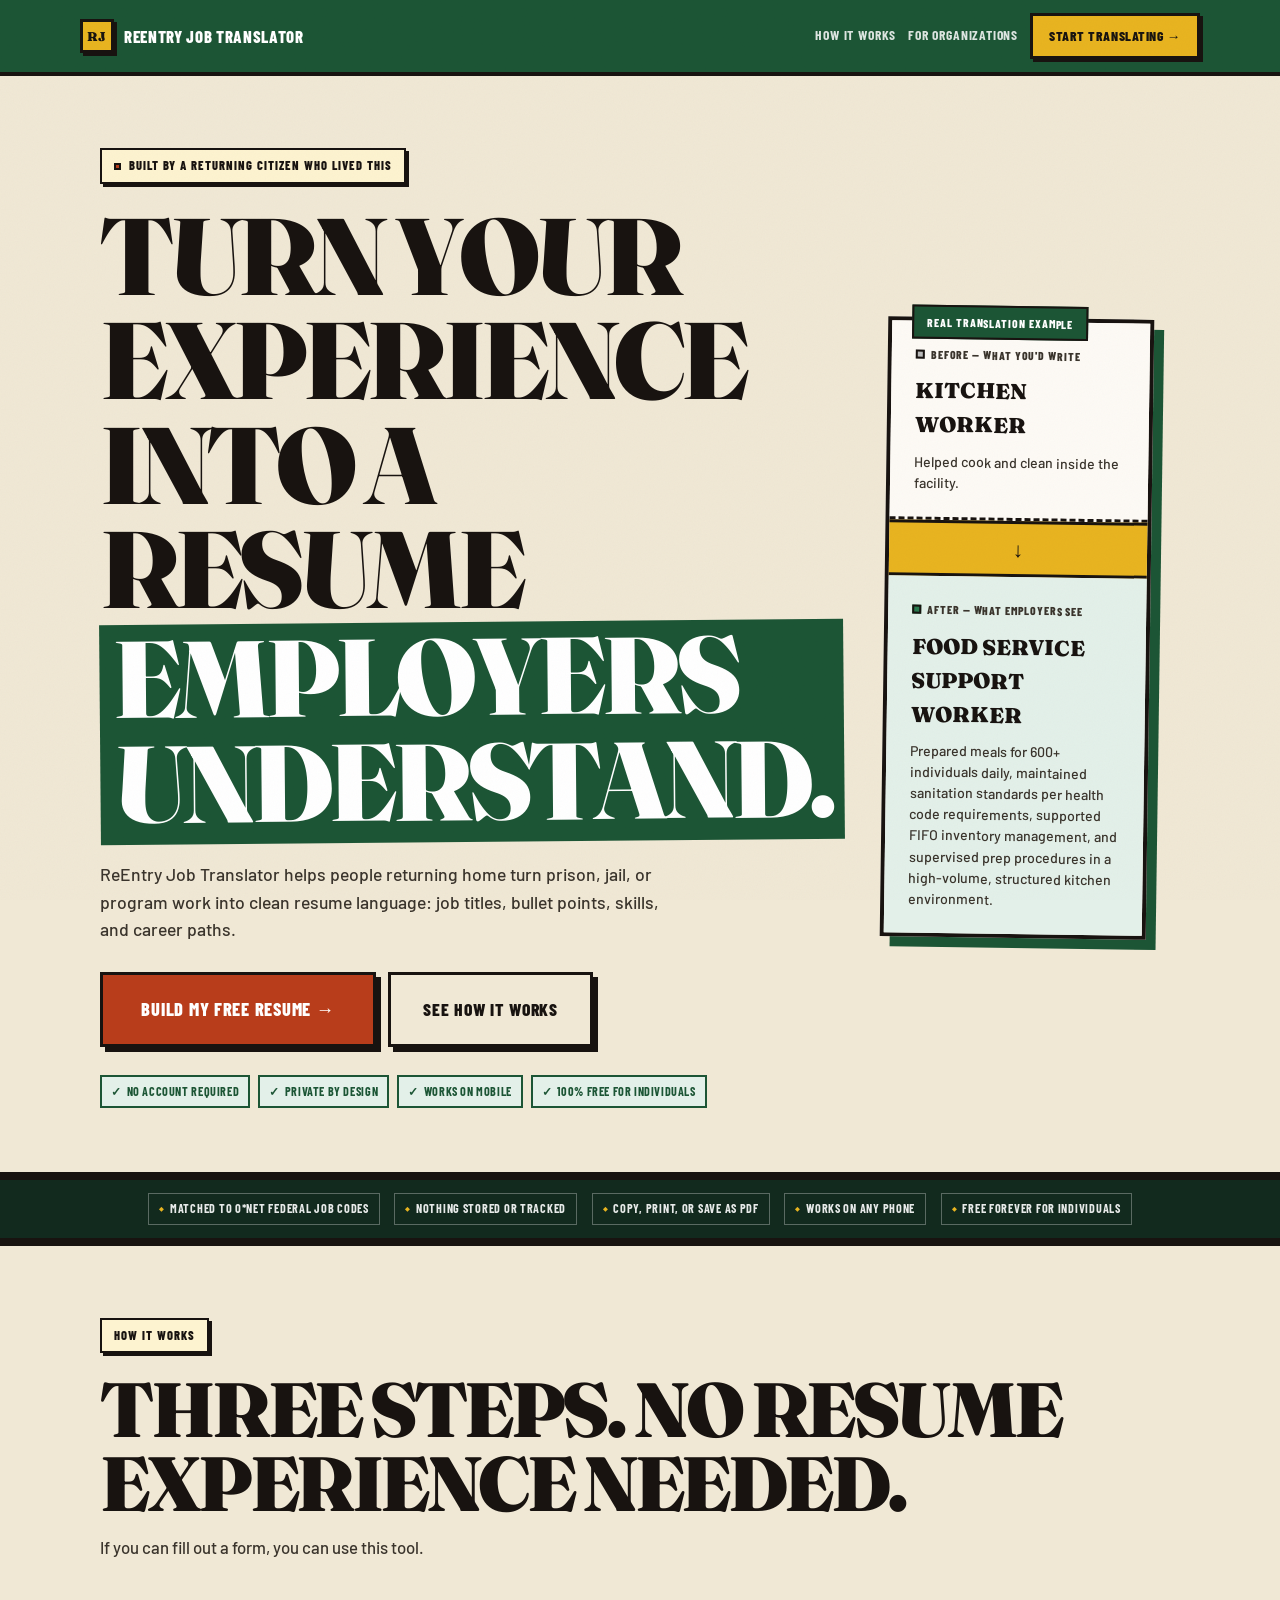
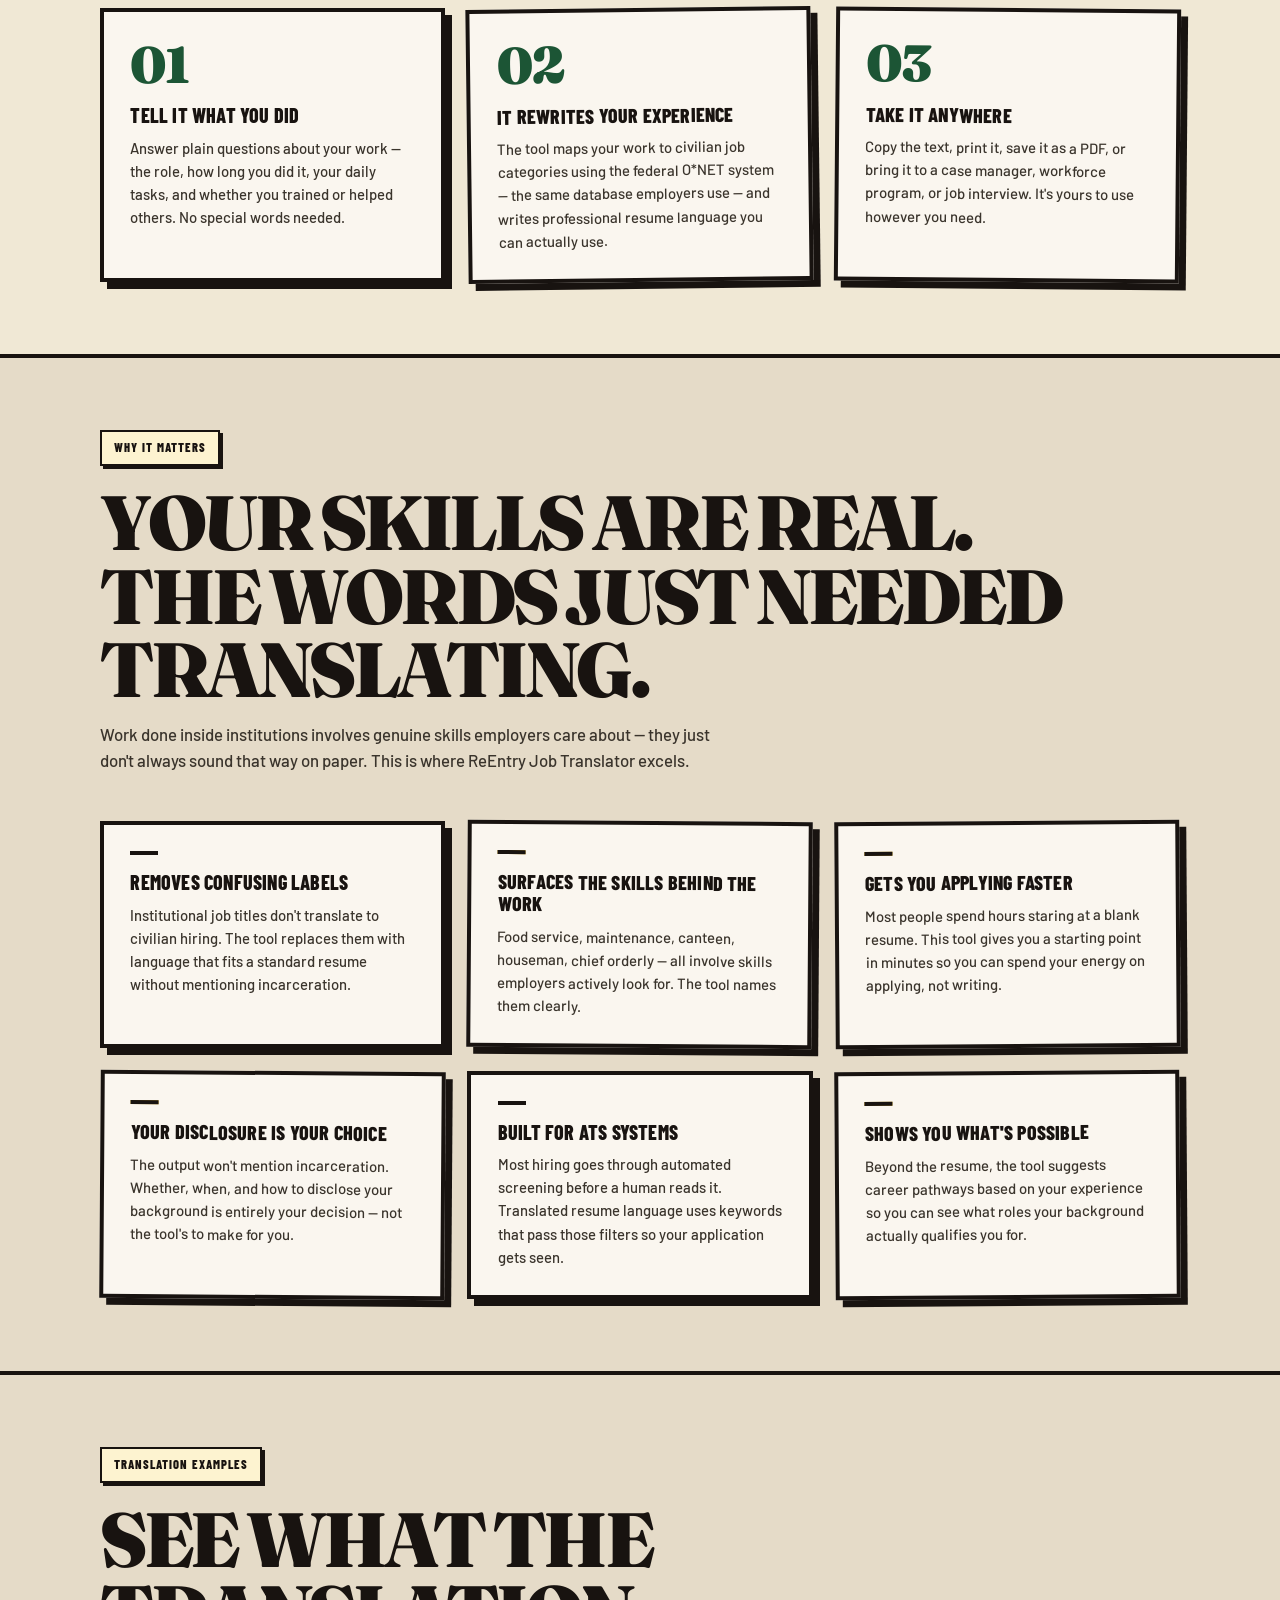
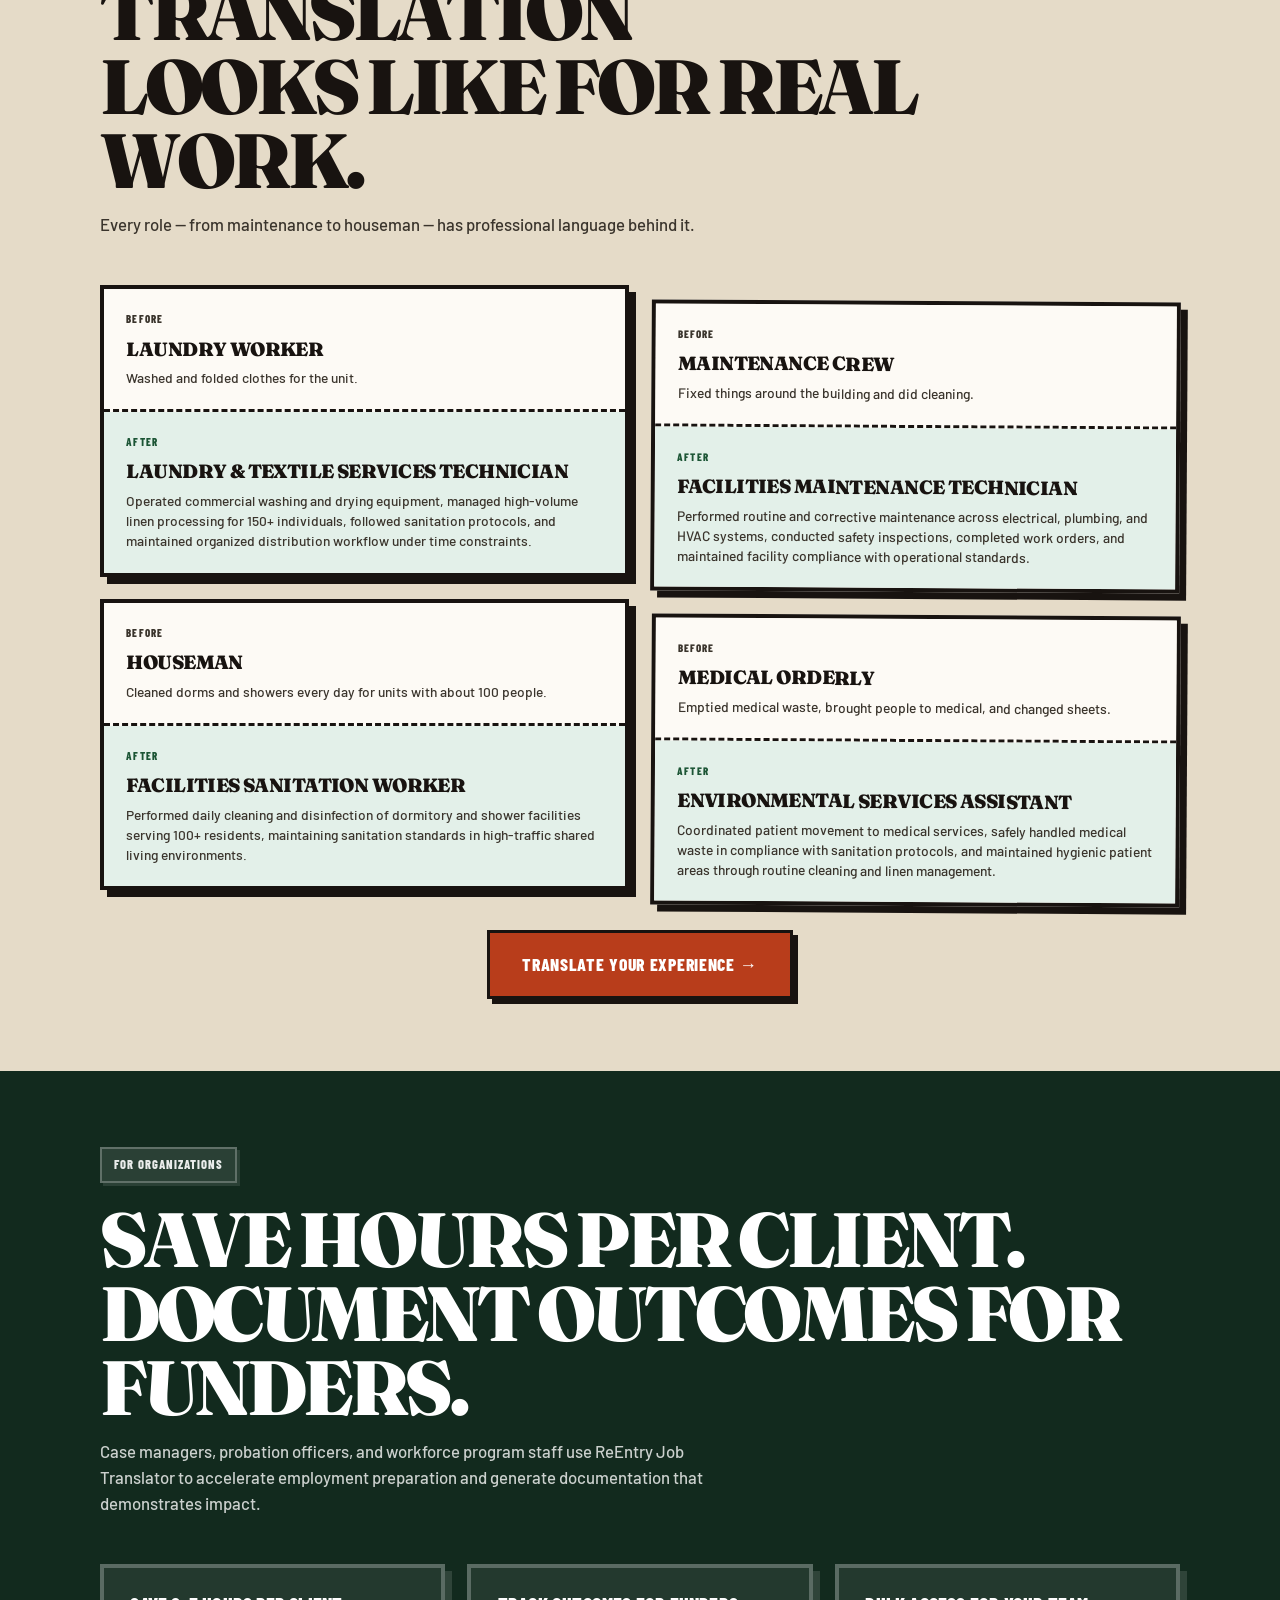
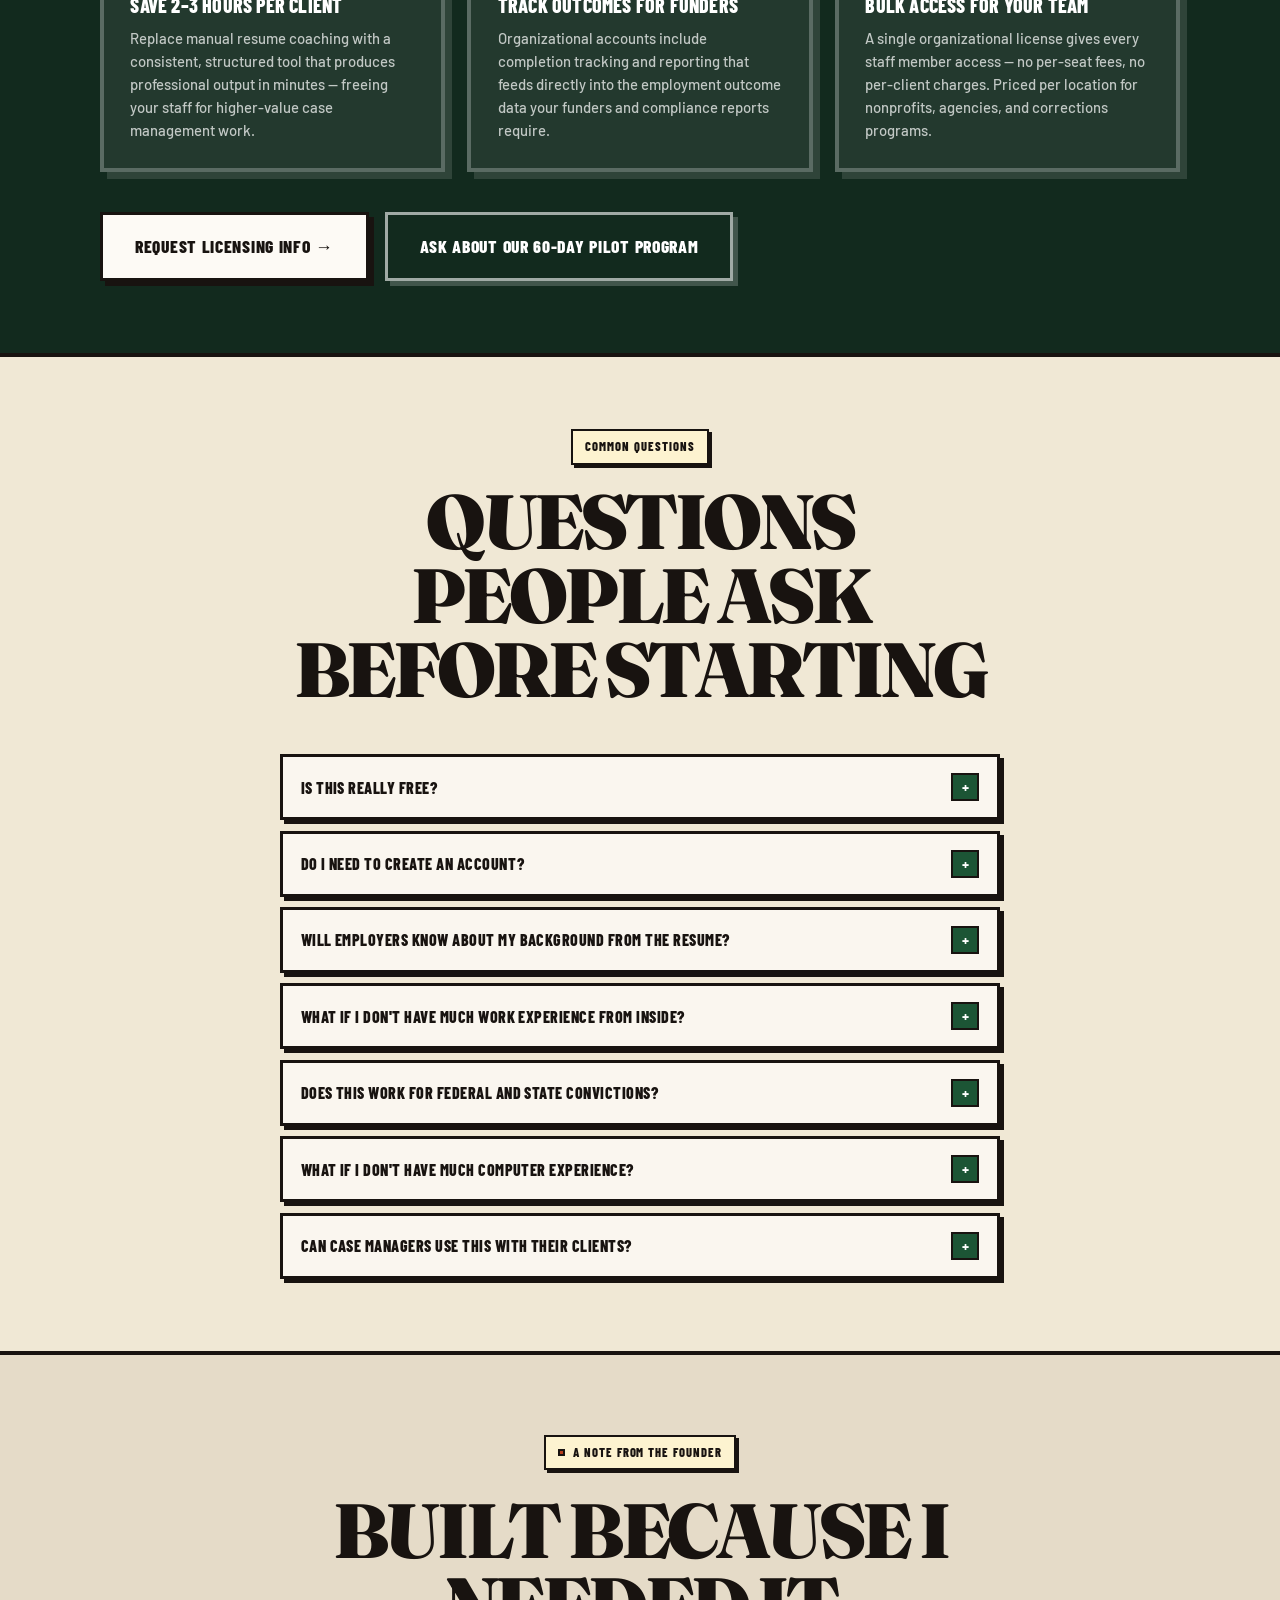
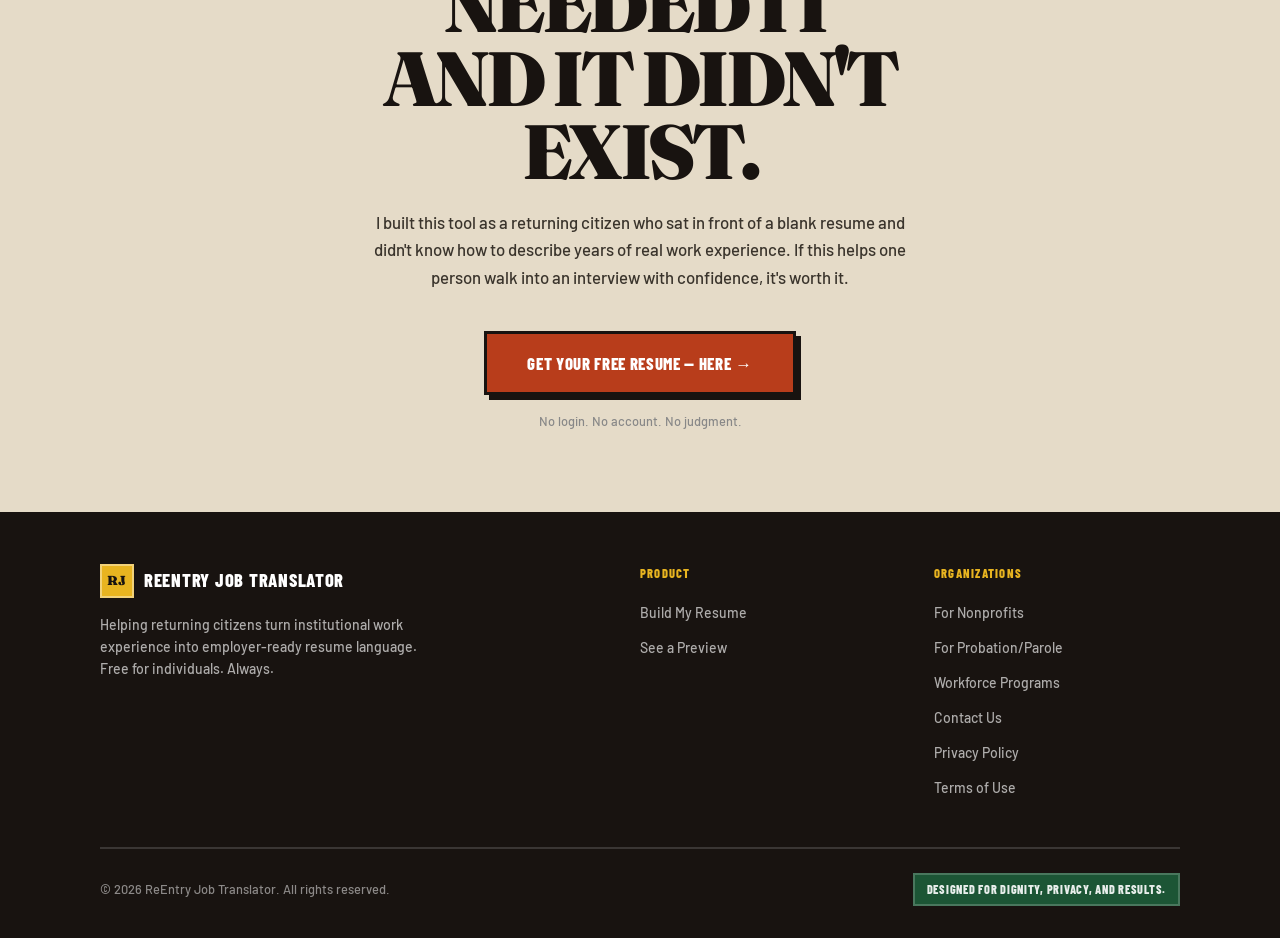
==== commit 387e868a: "Update pilot period duration in FAQ section" ====
--- a/index.html
+++ b/index.html
@@ -972,7 +972,7 @@
     </a>
     <div class="nav-right">
       <a href="/resume_preview.html" class="nav-link">How it works</a>
-      <a href="#for-organizations" class="nav-link">For organizations</a>
+      <a href="/organizations.html" class="nav-link">For organizations</a>
       <a href="/resume.html" class="nav-cta">Start translating →</a>
     </div>
   </div>
@@ -1255,7 +1255,7 @@
 
       <details class="faq-item">
         <summary class="faq-q">Can case managers use this with their clients?<div class="faq-icon">+</div></summary>
-        <div class="faq-a">Absolutely. Many case managers use the tool directly with clients during sessions or share the link as a self-service resource. Organizations that want dashboard features, outcome tracking, and bulk access for their full team can inquire about organizational licensing — which includes a free pilot period.</div>
+        <div class="faq-a">Absolutely. Many case managers use the tool directly with clients during sessions or share the link as a self-service resource. Organizations that want dashboard features, outcome tracking, and bulk access for their full team can inquire about organizational licensing — which includes a 60 day pilot period.</div>
       </details>
 
     </div>
